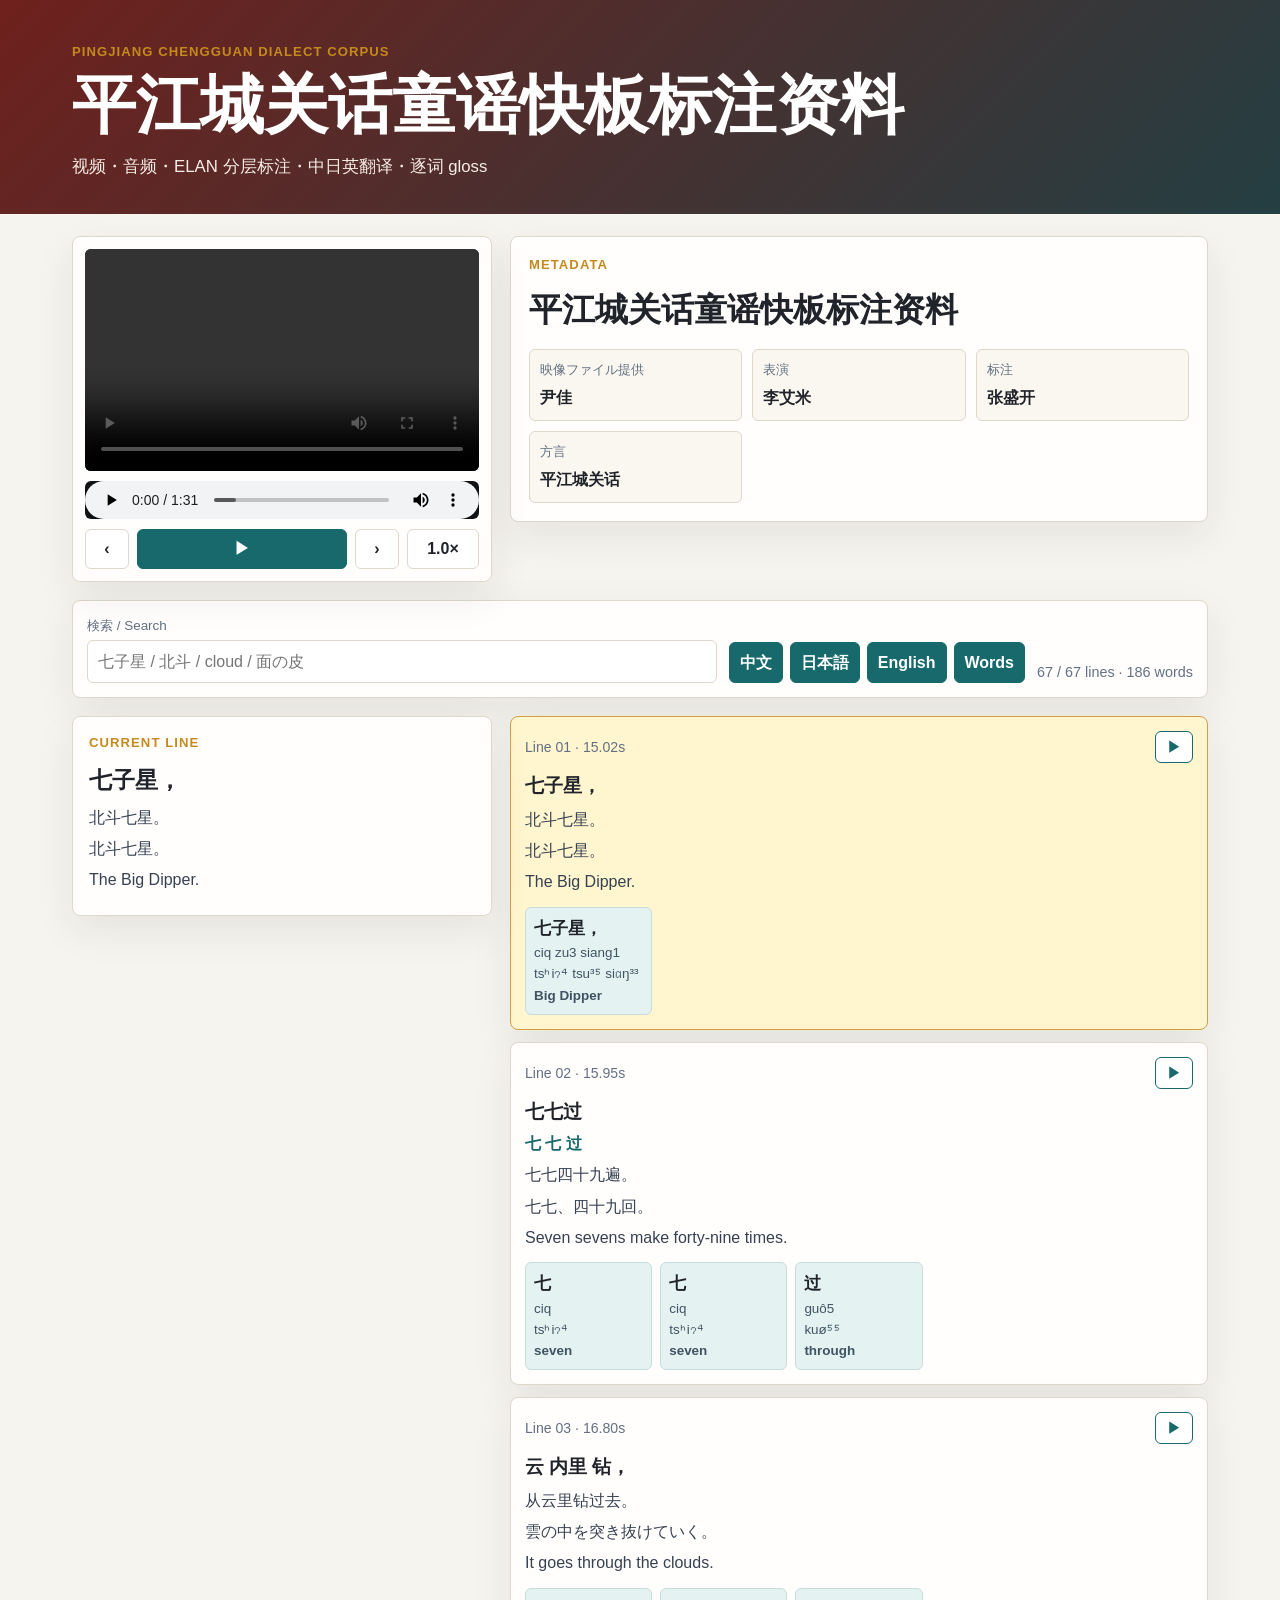
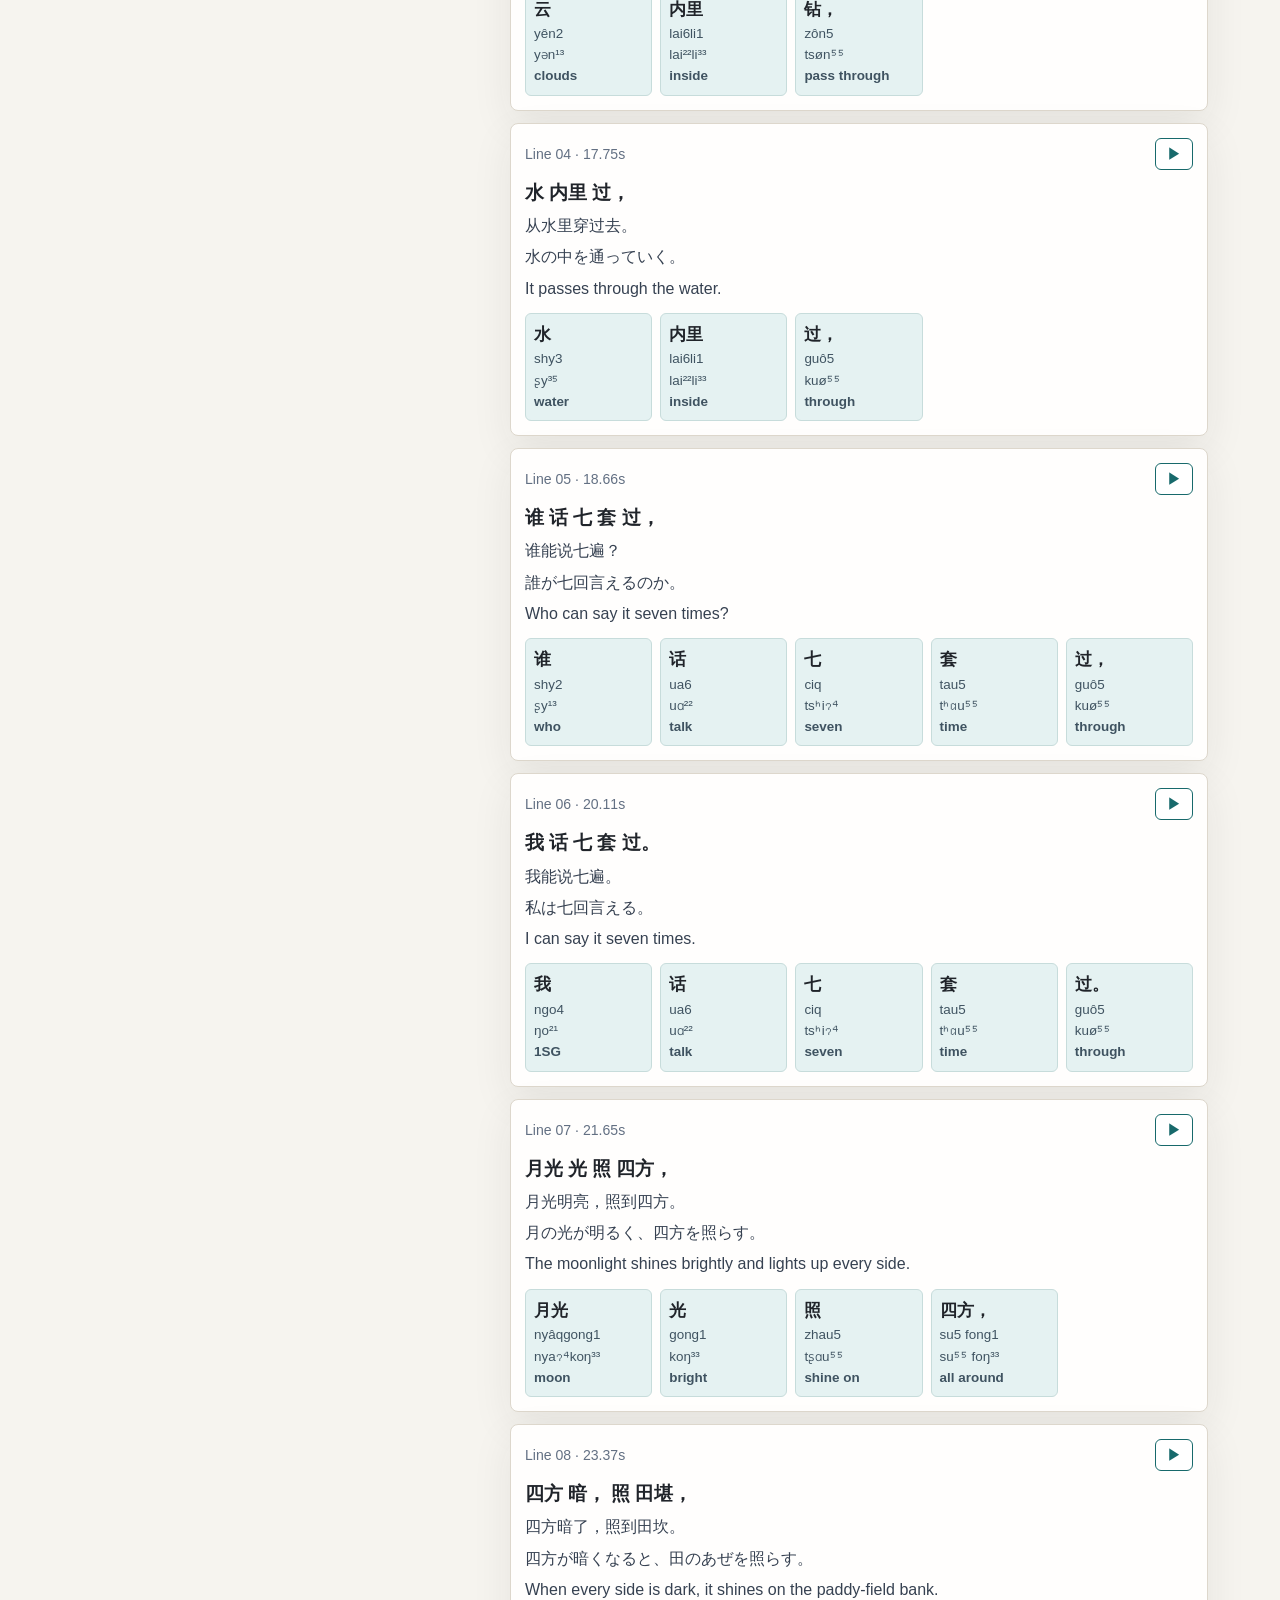
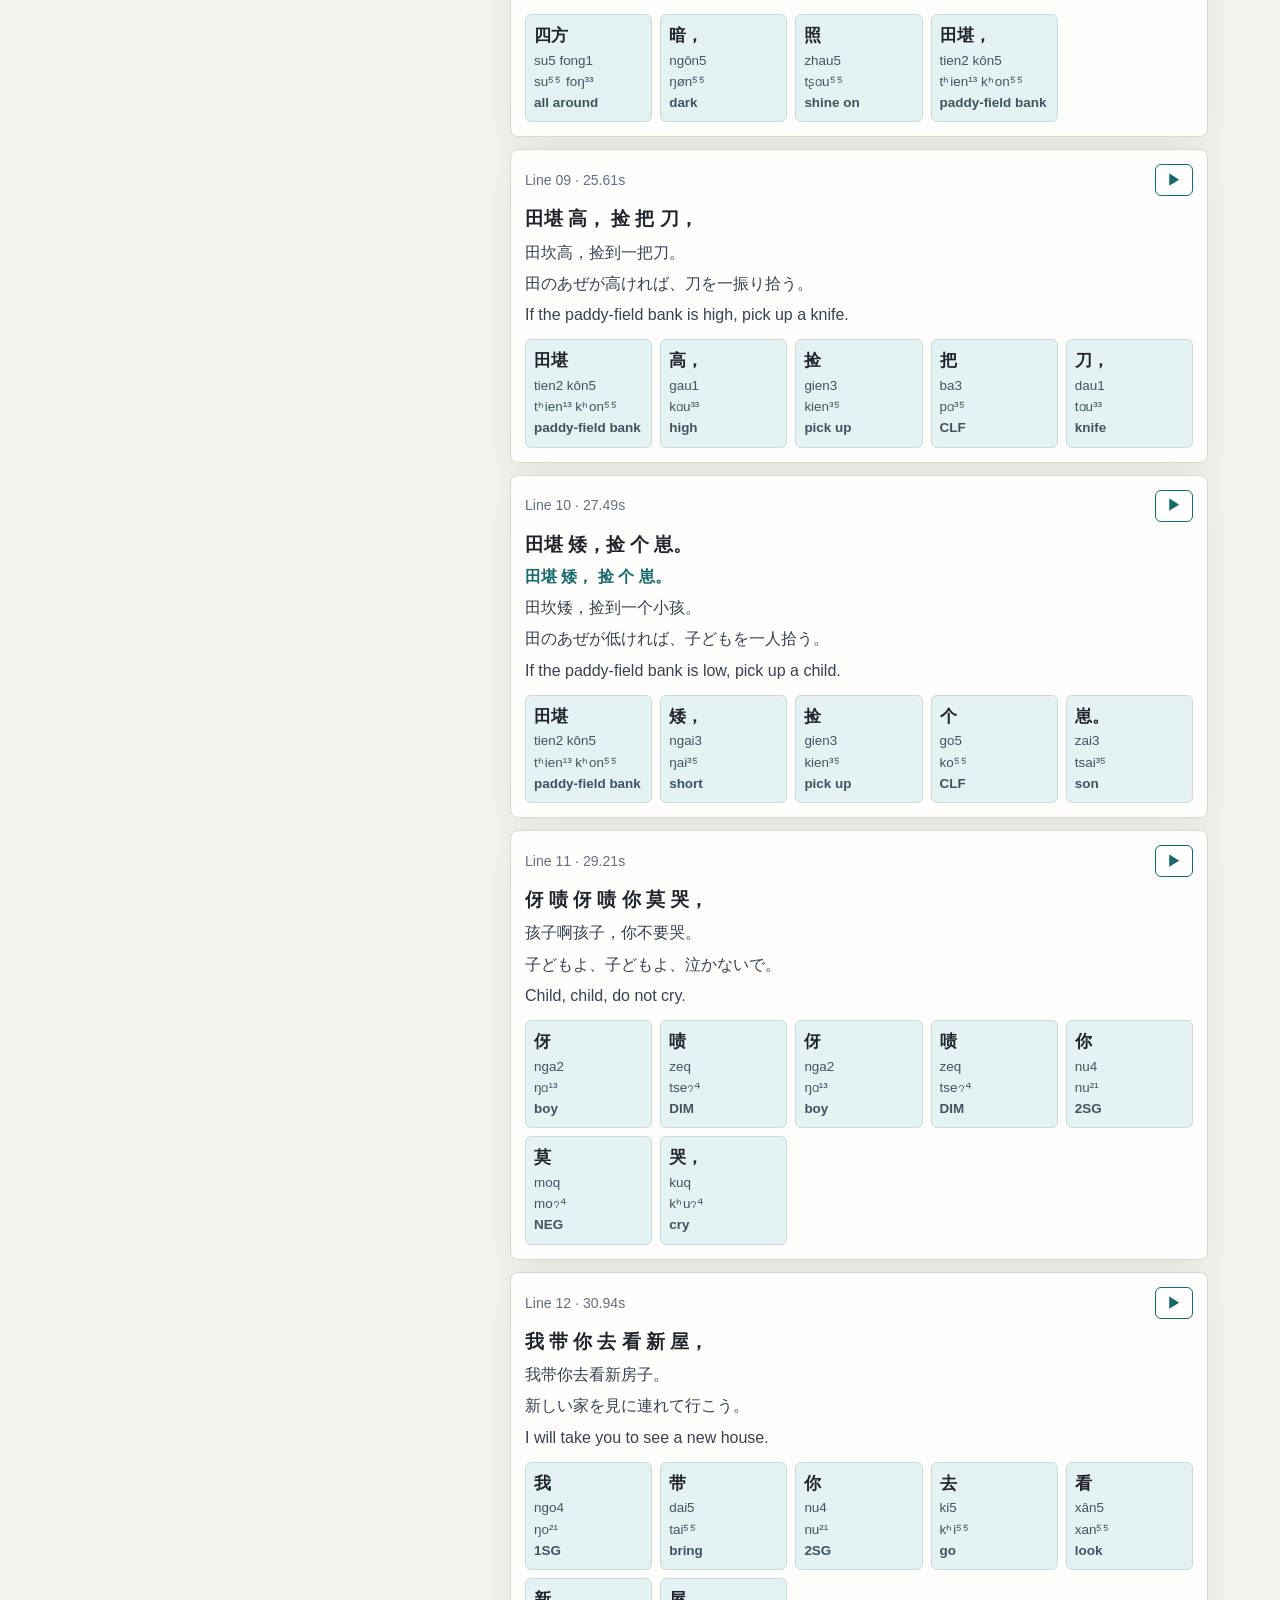
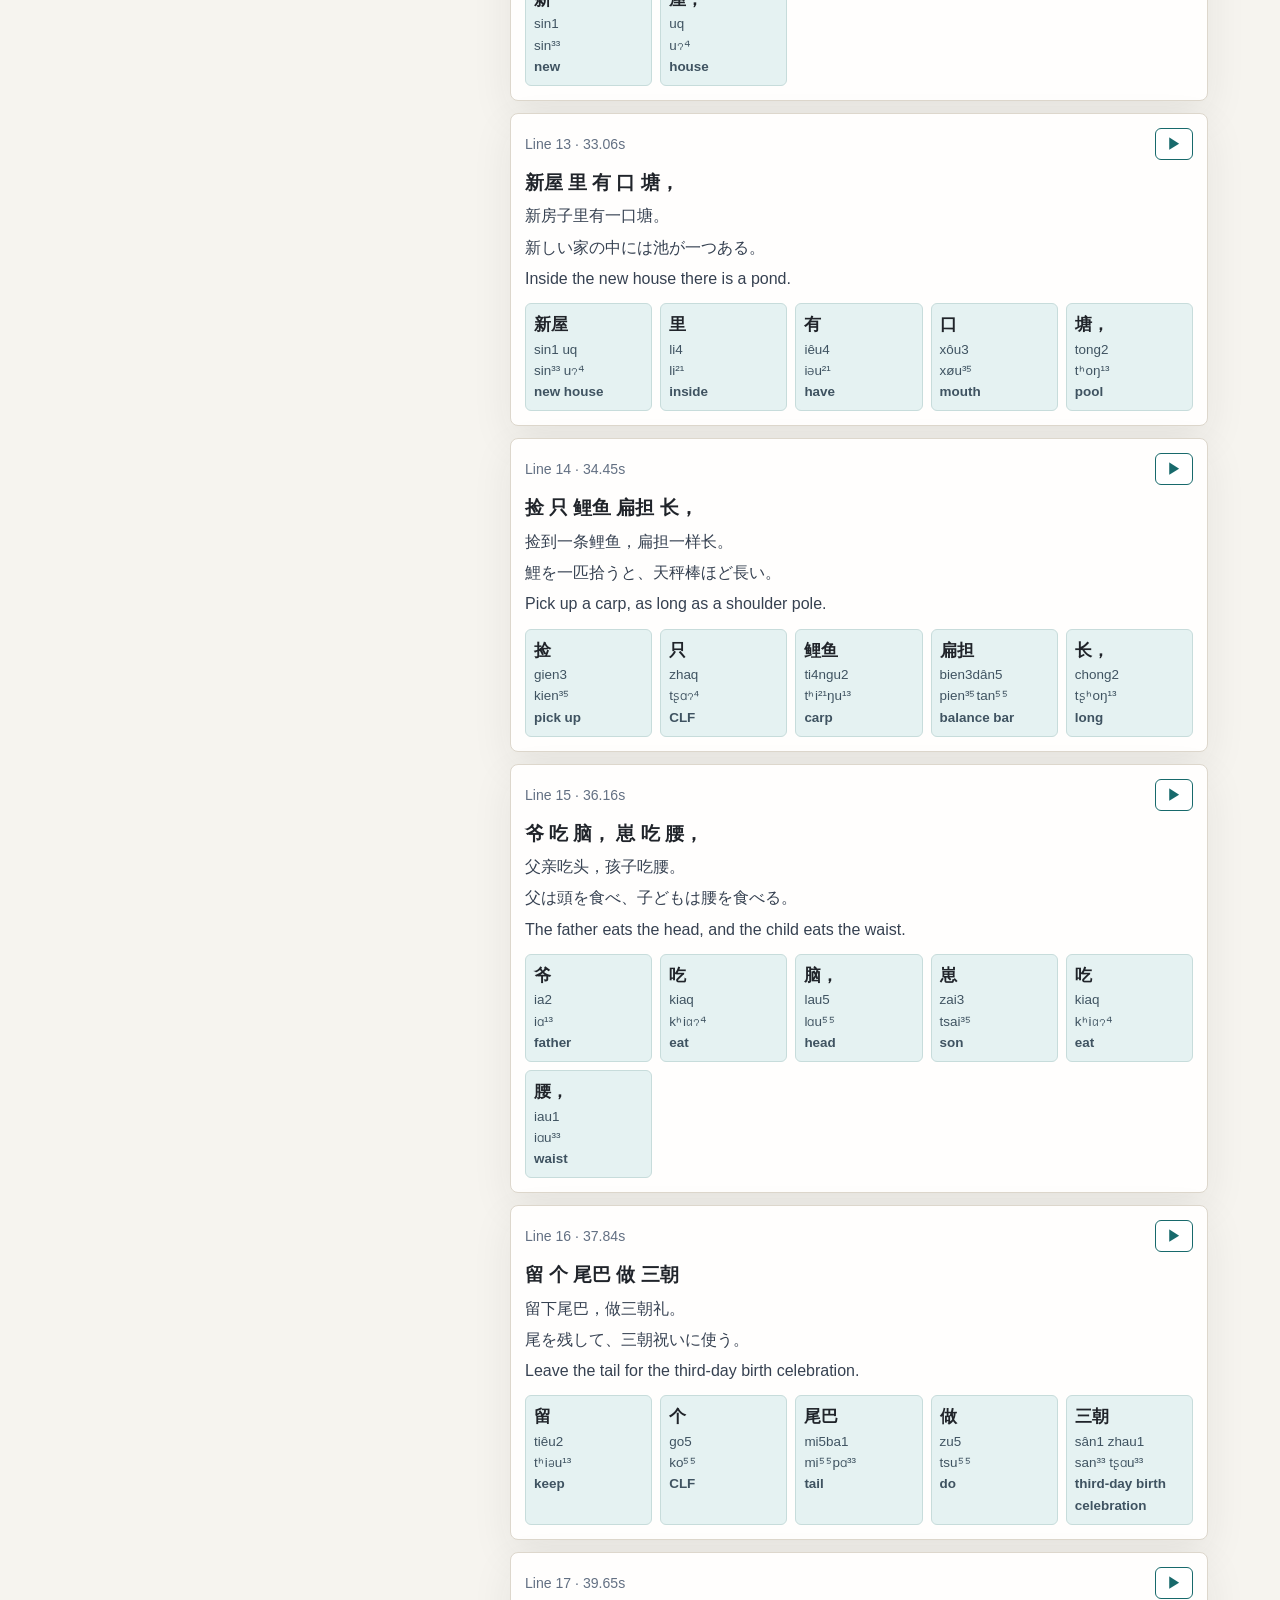
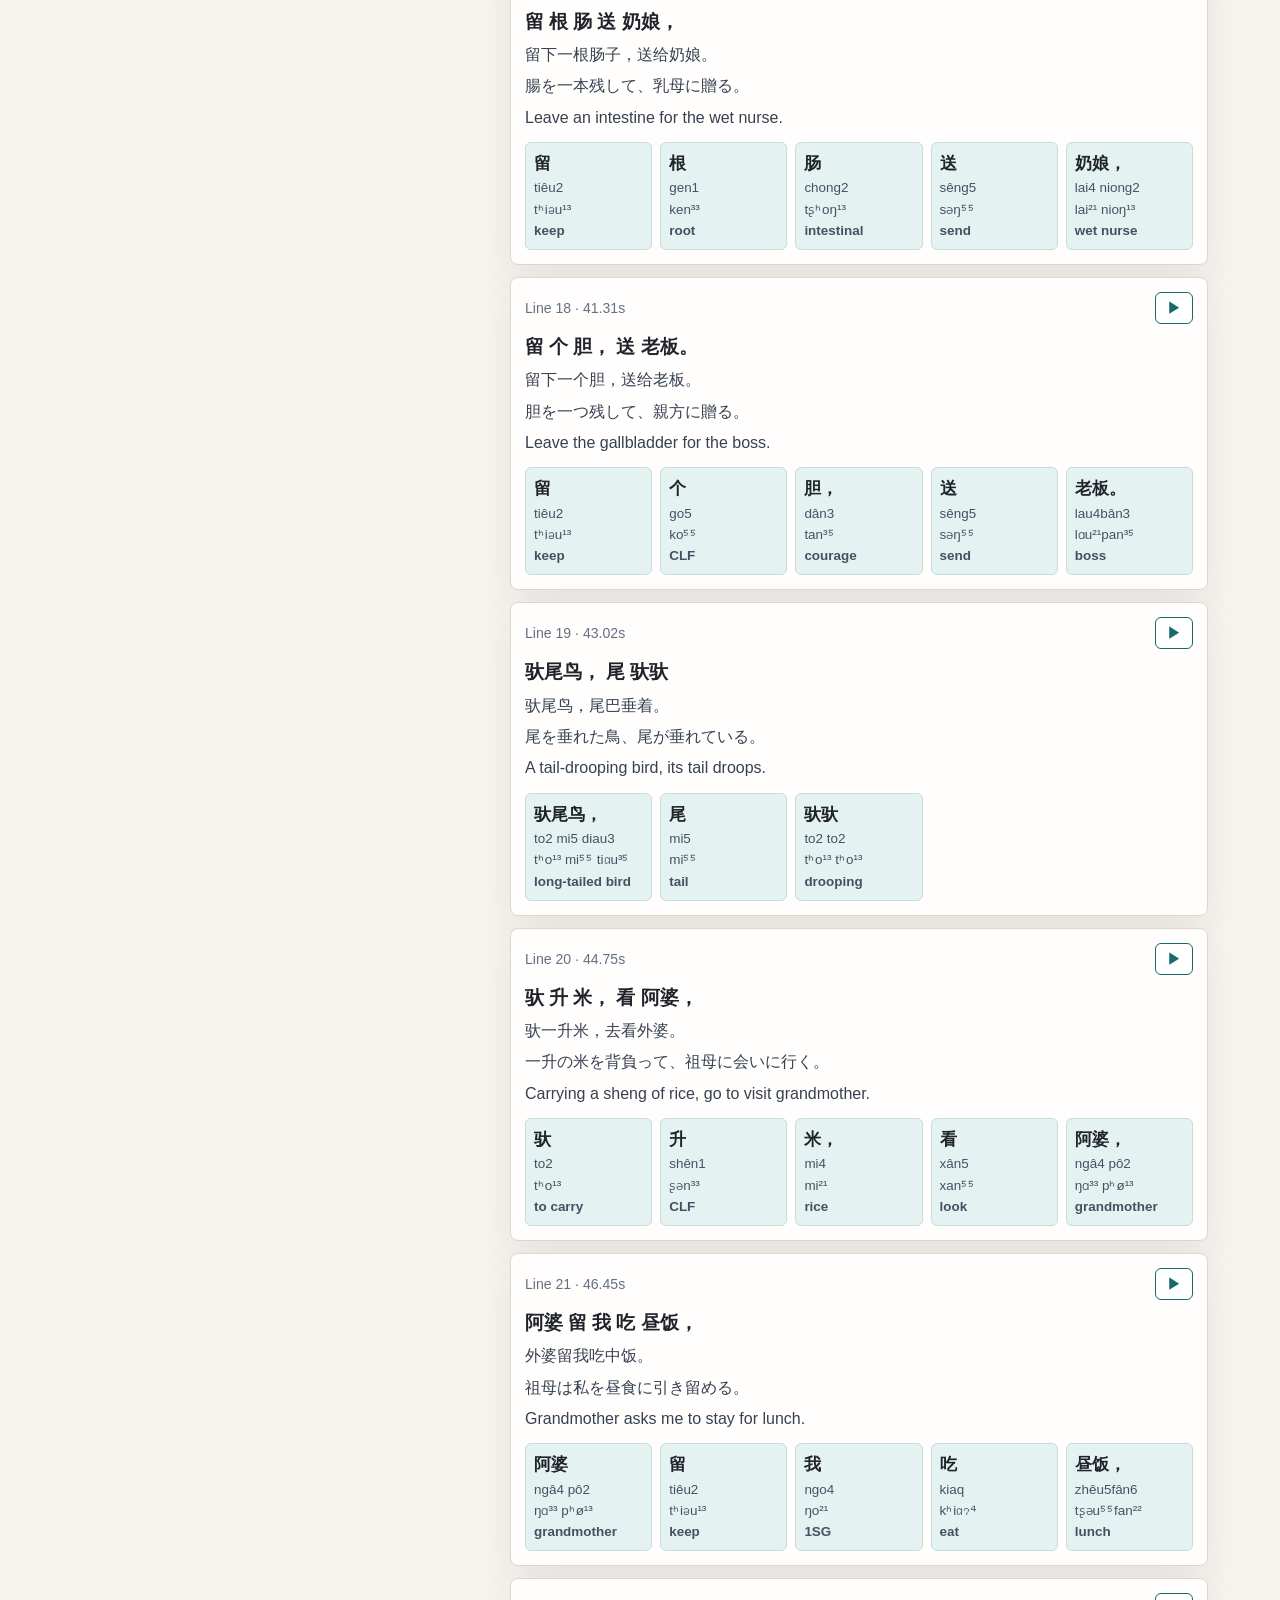
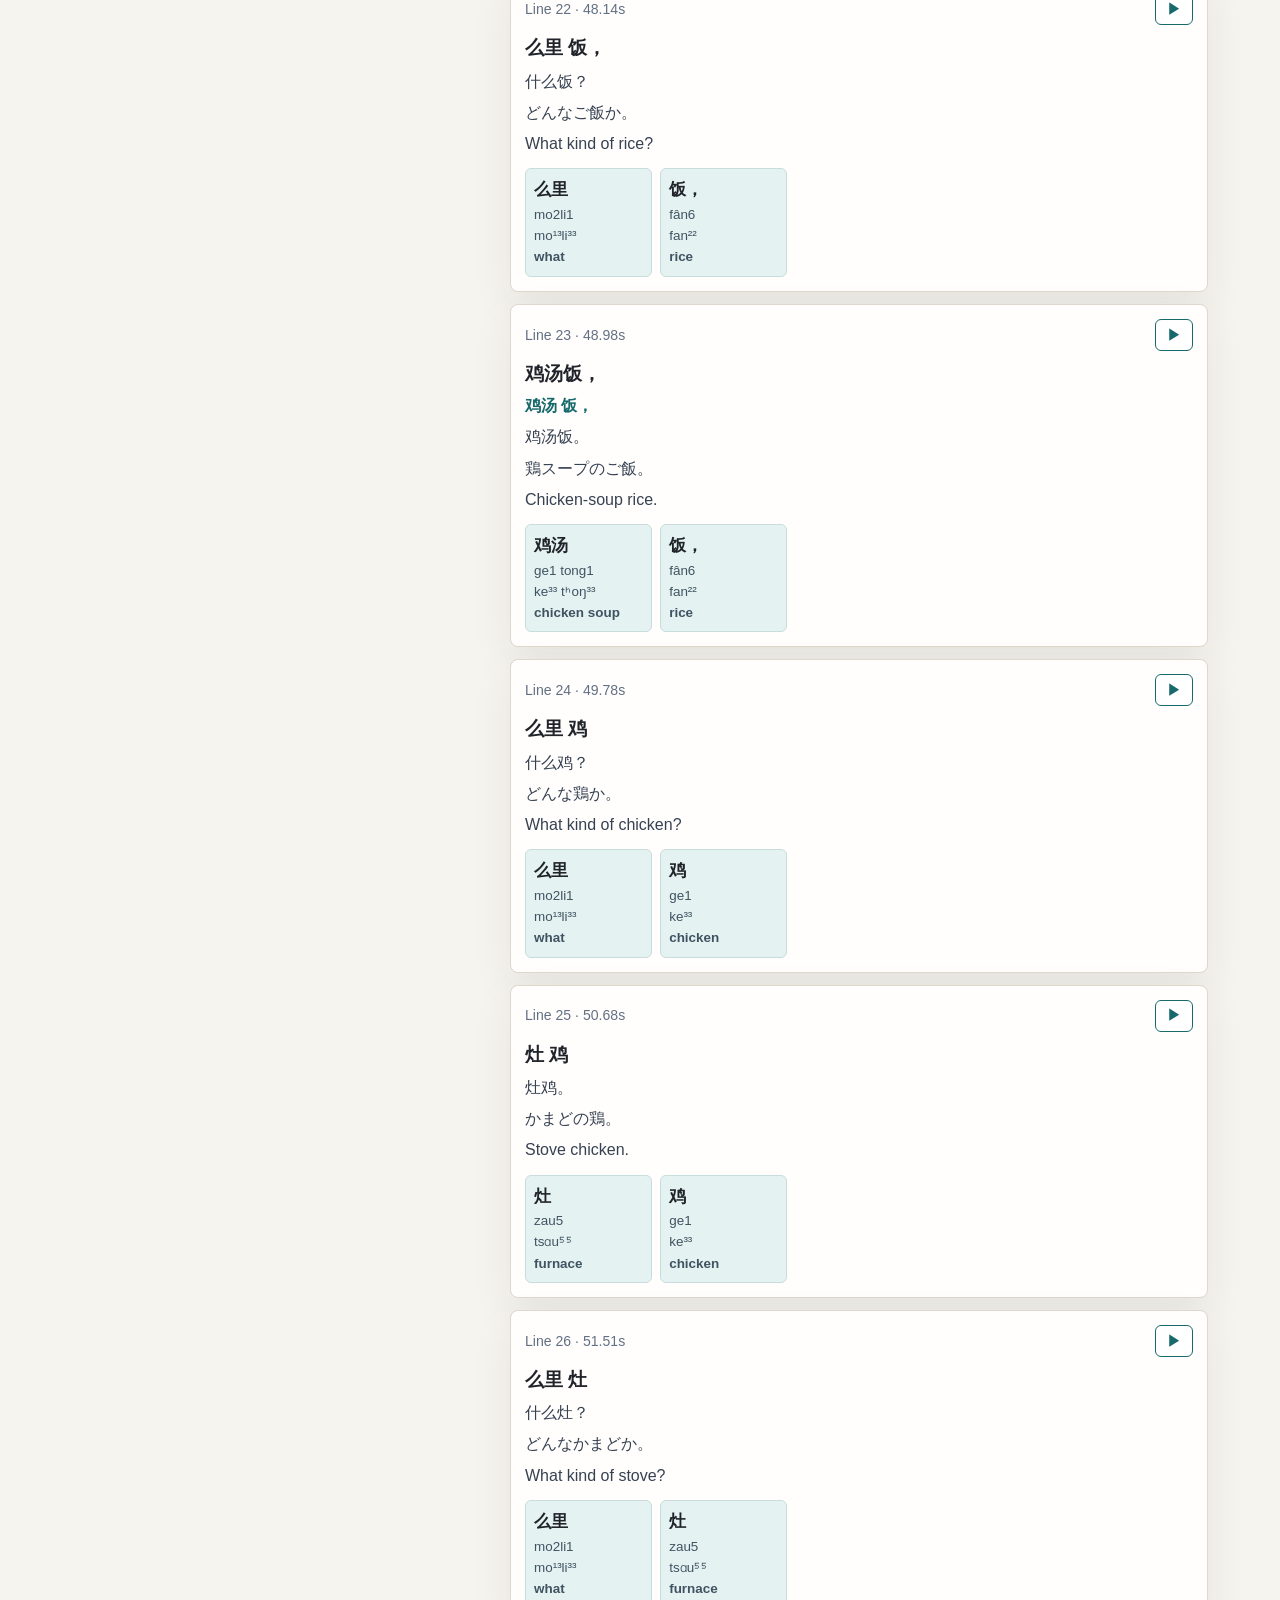
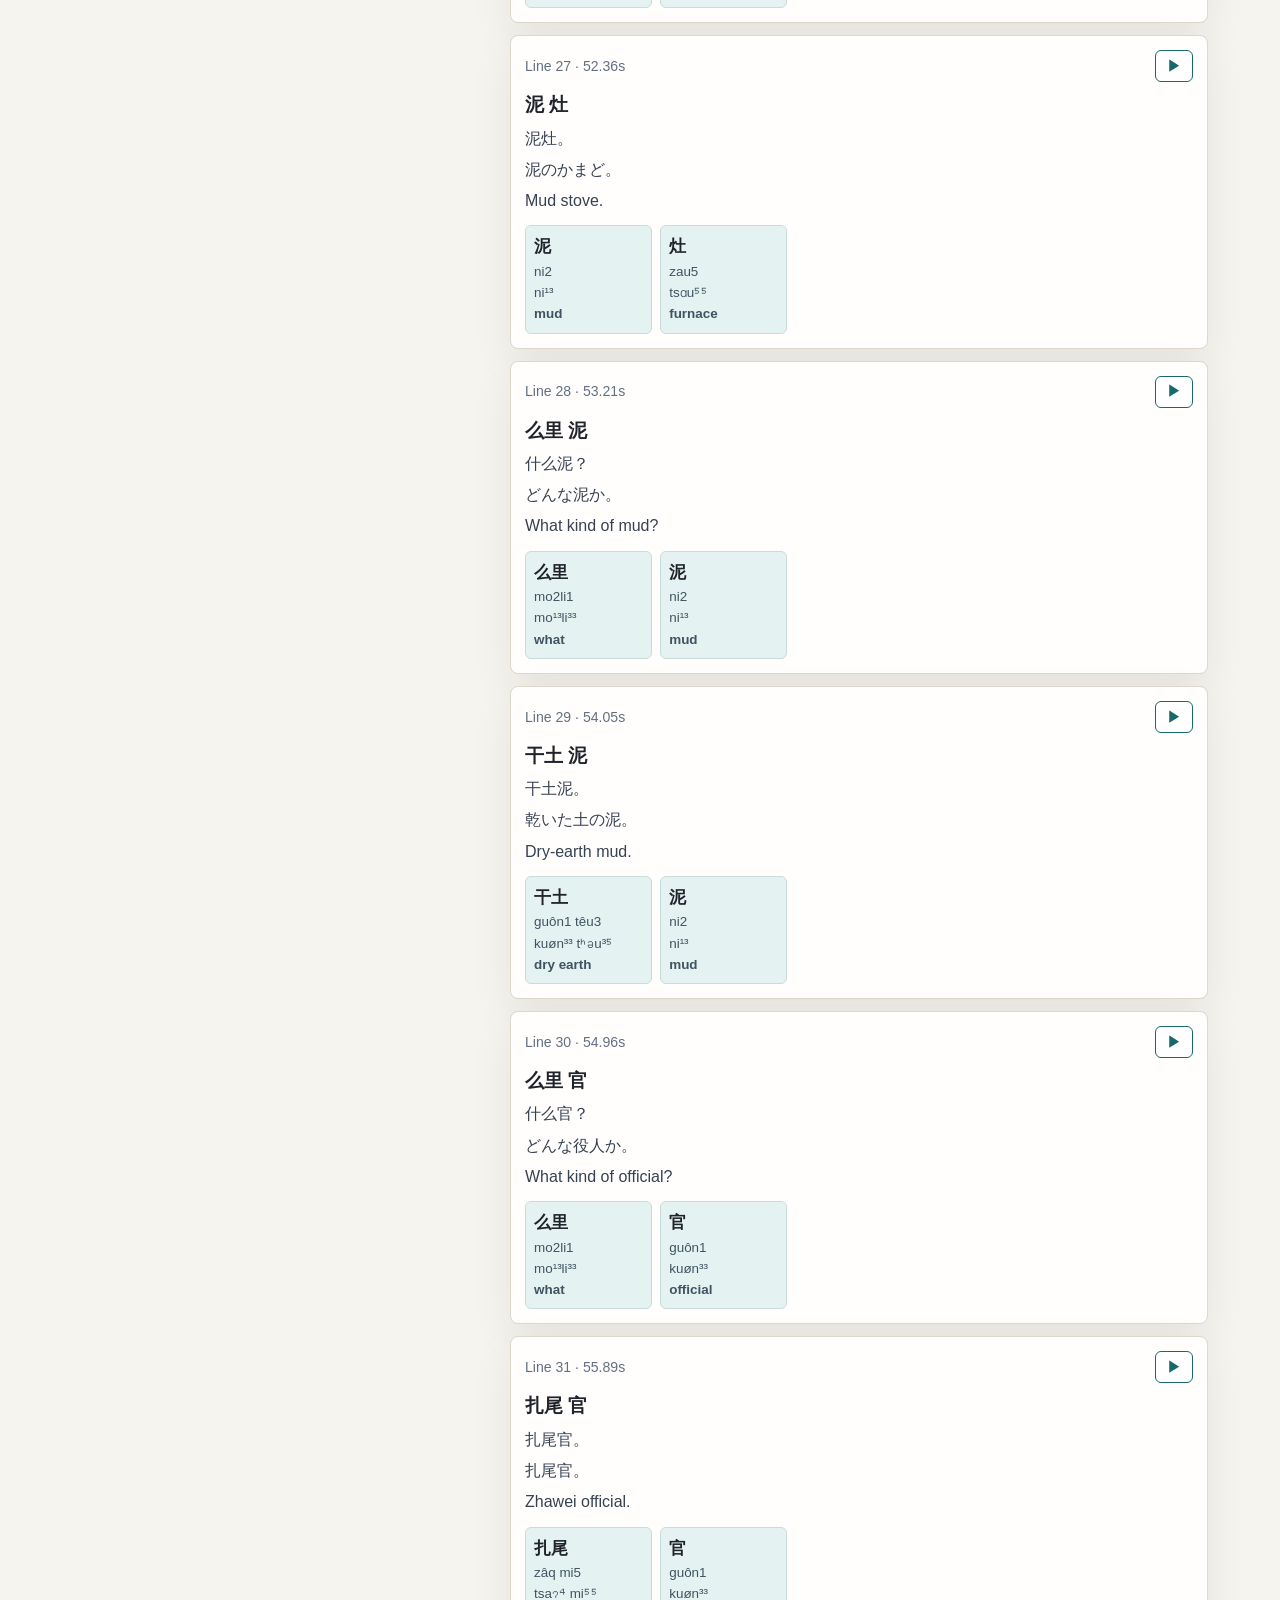
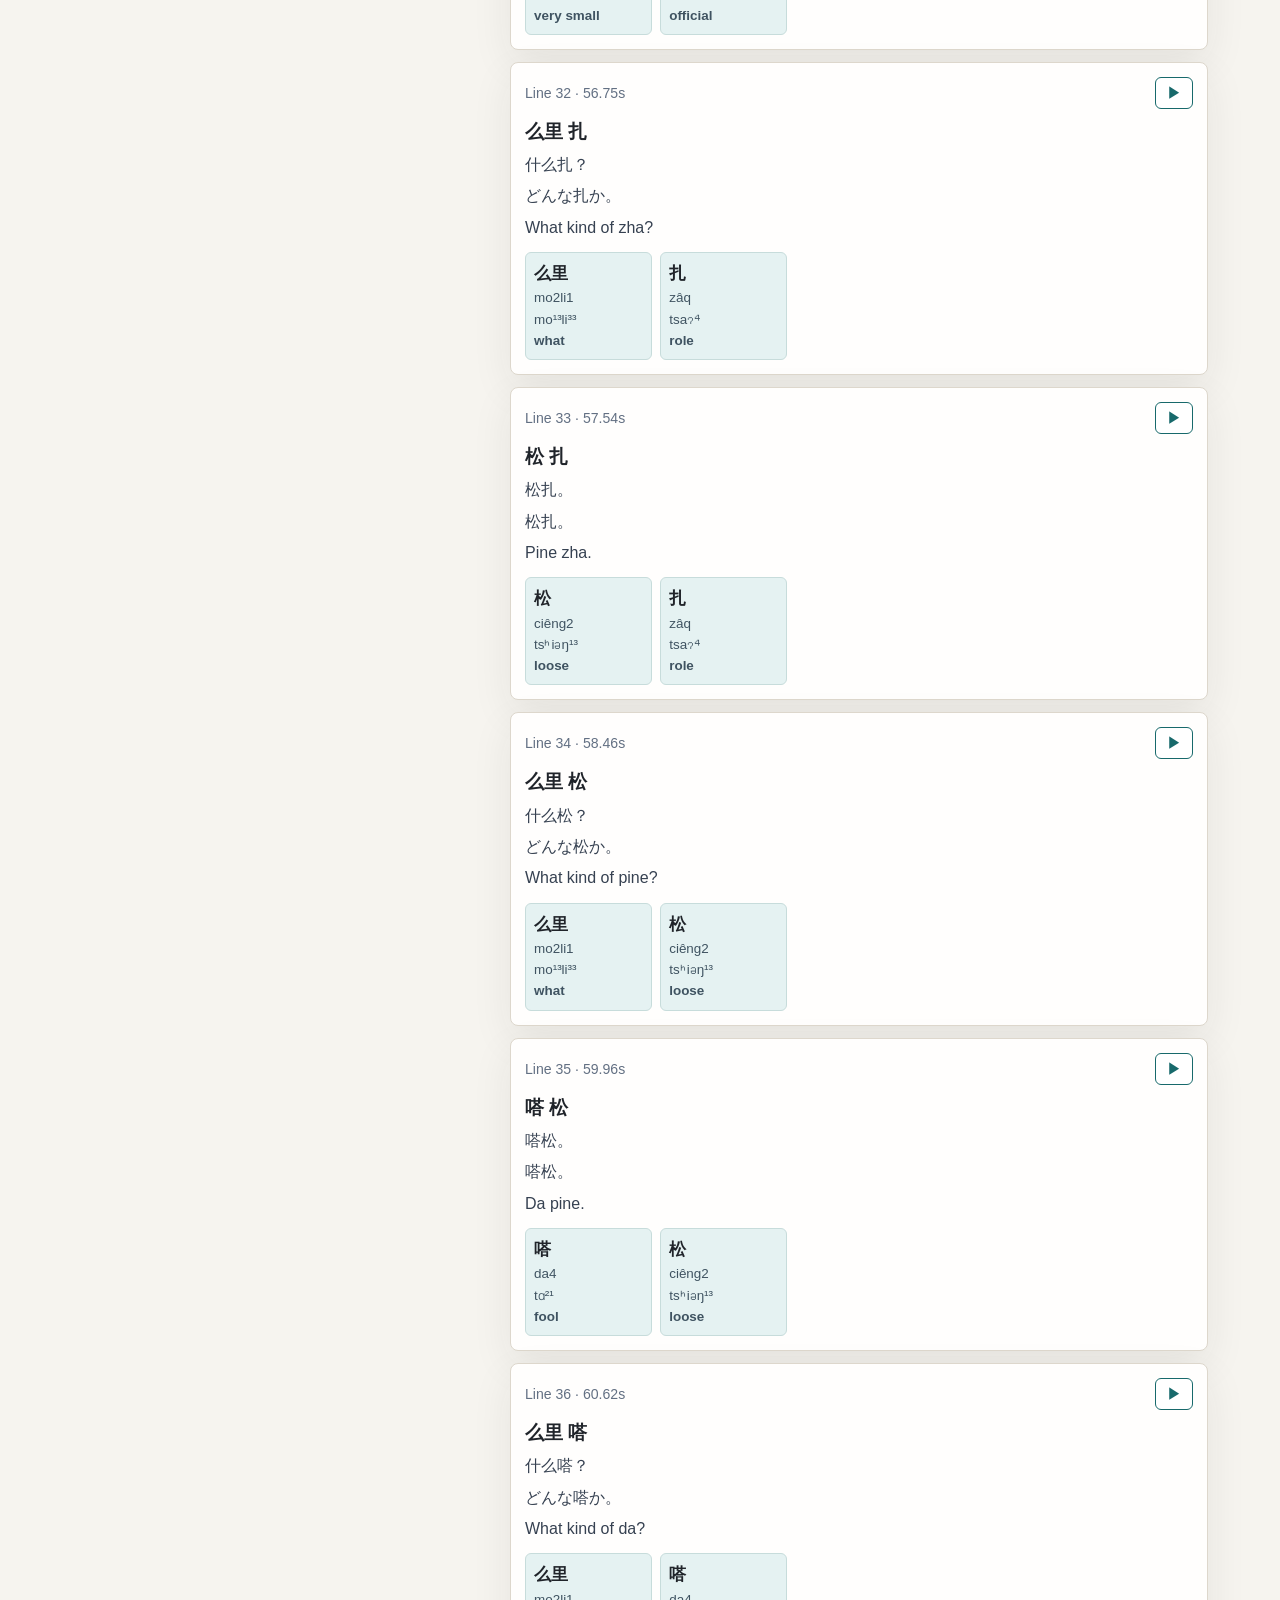
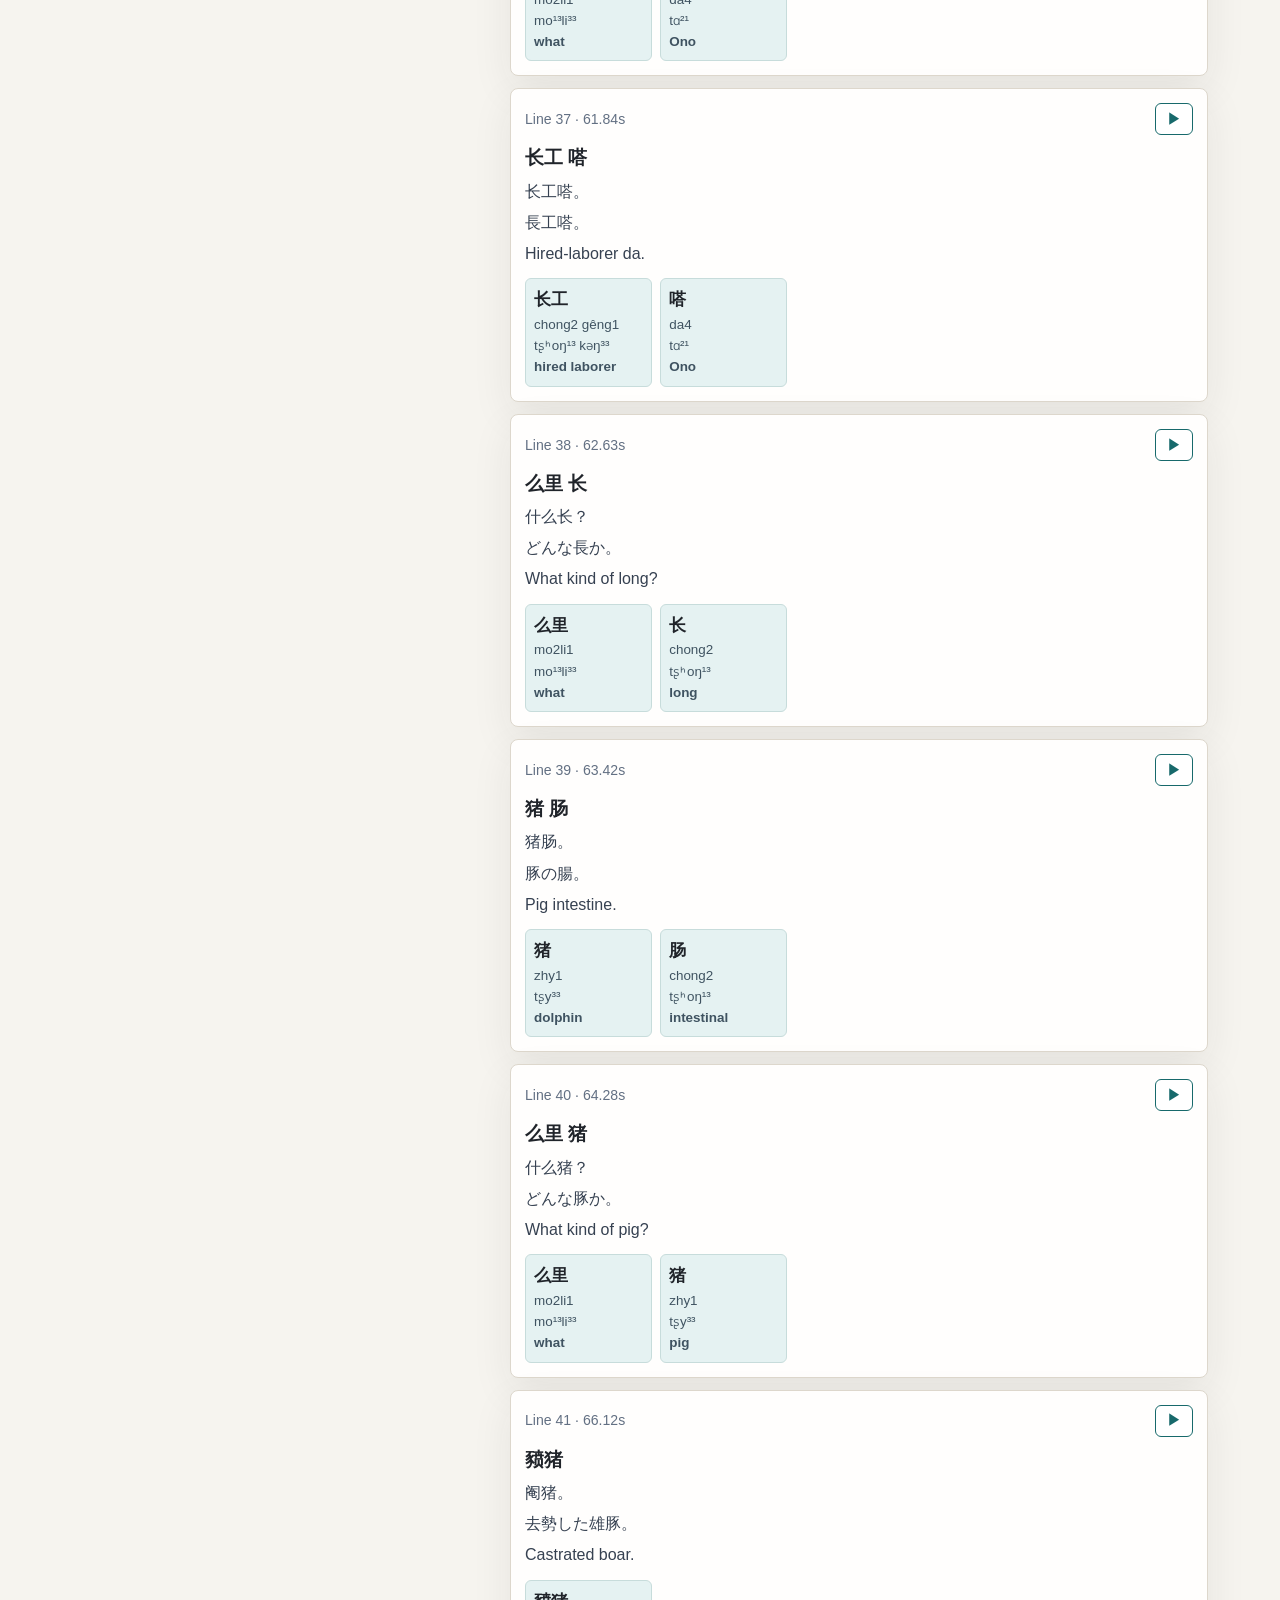
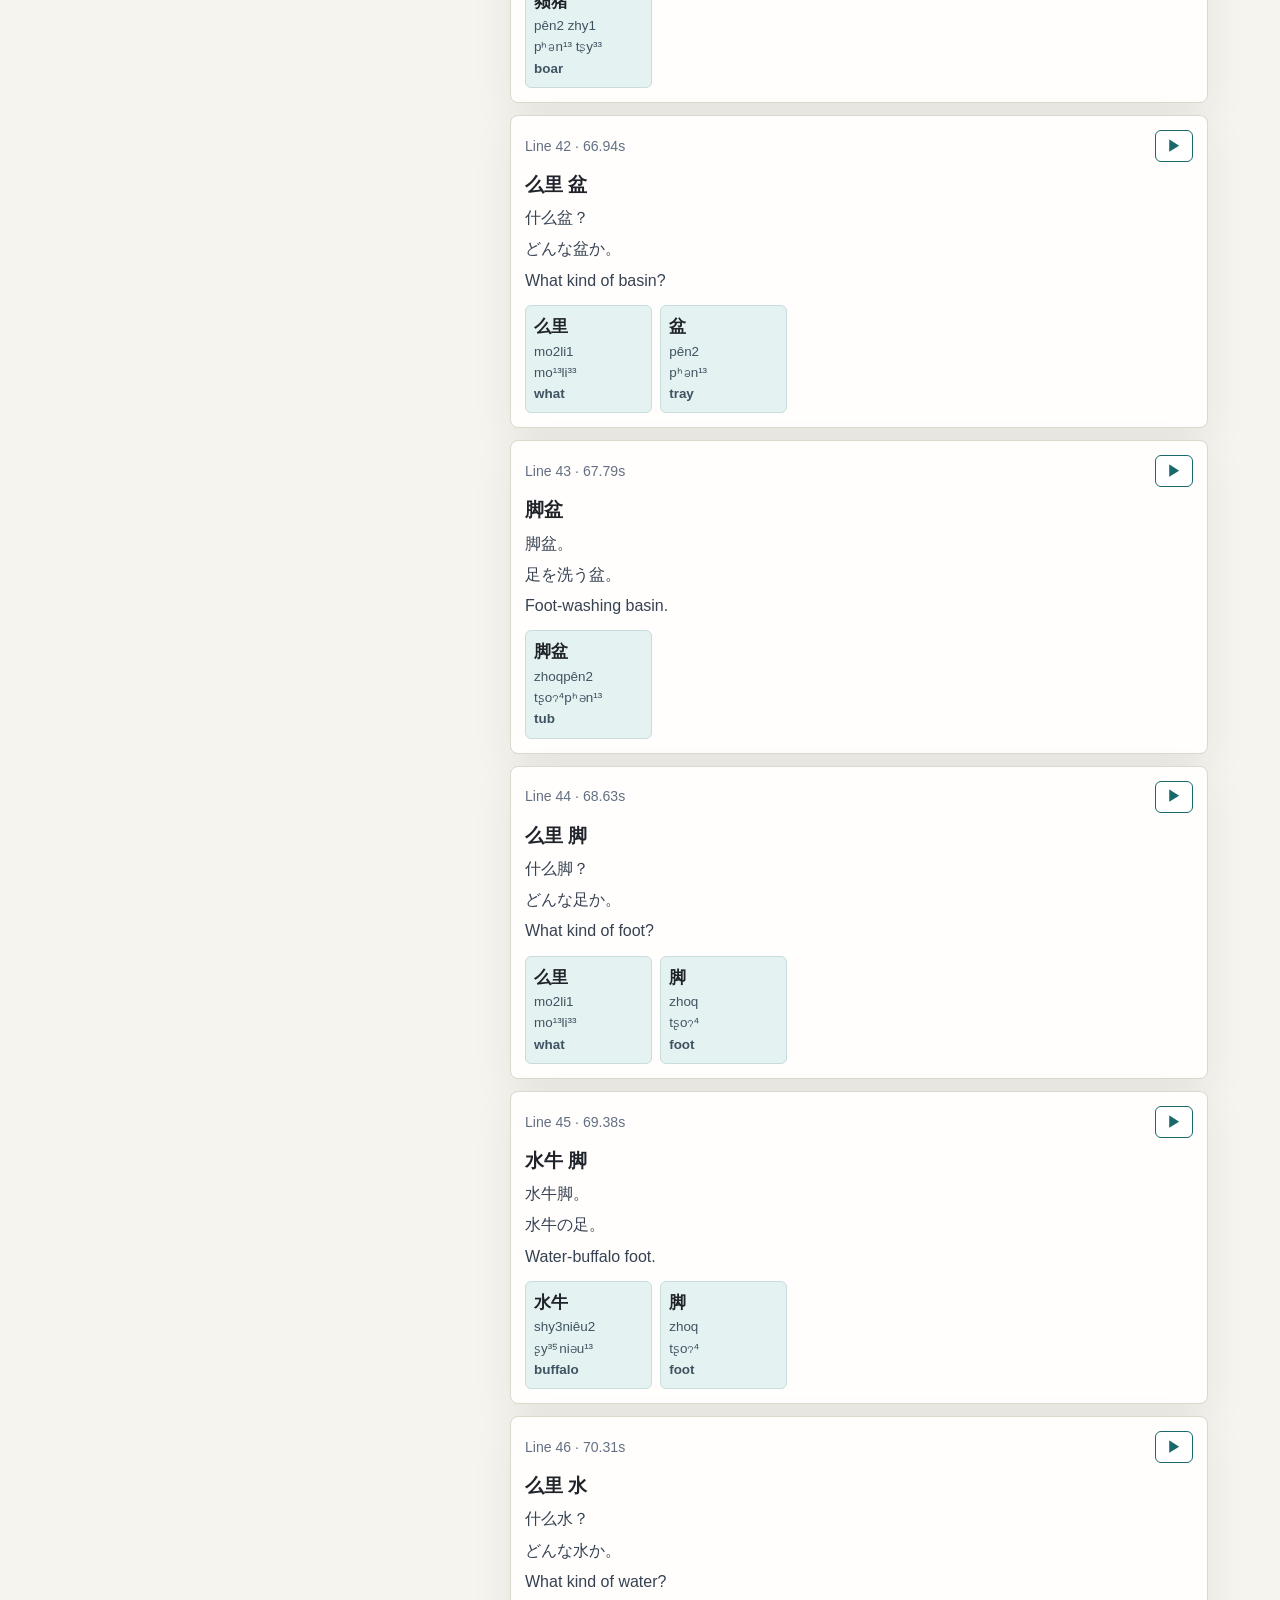
==== kuaiban/index.html @ b9429498 "Add Chengguan kuaiban nursery rhyme page" ====
<!doctype html>
<html lang="zh-CN">
<head>
  <meta charset="utf-8">
  <meta name="viewport" content="width=device-width, initial-scale=1">
  <title>平江城关话童谣快板标注资料</title>
  <meta name="description" content="平江城关话童谣快板的ELAN标注、音视频、逐句翻译与逐词注释展示。">
  <link rel="stylesheet" href="styles.css">
</head>
<body>
  <header class="site-header">
    <div class="header-inner">
      <p class="kicker">Pingjiang Chengguan Dialect Corpus</p>
      <h1>平江城关话童谣快板标注资料</h1>
      <p class="subtitle">视频・音频・ELAN 分层标注・中日英翻译・逐词 gloss</p>
    </div>
  </header>

  <main>
    <section class="overview">
      <div class="media-panel">
        <video id="video" controls preload="metadata" playsinline poster="">
          <source src="assets/pgty_lam_2026_kb.mp4" type="video/mp4">
        </video>
        <audio id="audio" controls preload="metadata">
          <source src="assets/pgty_lam_2026_kb.wav" type="audio/wav">
        </audio>
        <div class="transport">
          <button id="backBtn" type="button" title="上一句">‹</button>
          <button id="playBtn" type="button" title="播放/暂停">▶</button>
          <button id="nextBtn" type="button" title="下一句">›</button>
          <button id="speedBtn" type="button" title="播放速度">1.0×</button>
        </div>
      </div>

      <div class="meta-panel">
        <p class="section-label">Metadata</p>
        <h2 id="pageTitle">平江城关话童谣快板标注资料</h2>
        <div id="metaGrid" class="meta-grid"></div>
      </div>
    </section>

    <section class="toolbar" aria-label="Display controls">
      <label class="search">
        <span>検索 / Search</span>
        <input id="searchInput" type="search" placeholder="七子星 / 北斗 / cloud / 面の皮">
      </label>
      <div class="toggles">
        <button class="toggle active" data-mode="ch" type="button">中文</button>
        <button class="toggle active" data-mode="jp" type="button">日本語</button>
        <button class="toggle active" data-mode="en" type="button">English</button>
        <button class="toggle active" data-mode="words" type="button">Words</button>
      </div>
      <div class="stats" id="stats"></div>
    </section>

    <section class="content-layout">
      <aside class="current-card">
        <p class="section-label">Current Line</p>
        <div id="currentLine" class="current-line"></div>
      </aside>
      <div id="phraseList" class="phrase-list"></div>
    </section>
  </main>

  <footer>
    <p>Copyright © 2026 张盛开. 映像ファイル提供: 尹佳 / 表演: 李艾米.</p>
    <p>Generated from ELAN annotation data. Source file: <span id="sourceEaf"></span></p>
  </footer>

  <script src="data.js"></script>
  <script src="app.js"></script>
</body>
</html>
---- kuaiban/styles.css ----
:root {
  --bg: #f6f4ef;
  --paper: #fffefd;
  --ink: #20242a;
  --muted: #637083;
  --line: #ddd7cc;
  --soft: #ece7dc;
  --accent: #9b2f29;
  --accent-dark: #6f211d;
  --teal: #17696b;
  --teal-soft: #e5f2f2;
  --gold: #c58a1e;
  --active: #fff5cf;
  --shadow: 0 14px 40px rgba(32, 36, 42, .08);
}

* {
  box-sizing: border-box;
}

body {
  margin: 0;
  background: var(--bg);
  color: var(--ink);
  font-family: -apple-system, BlinkMacSystemFont, "Segoe UI", "Noto Sans SC", "Noto Sans JP", Arial, sans-serif;
  line-height: 1.58;
}

.site-header {
  background: linear-gradient(135deg, var(--accent-dark), #243f43);
  color: white;
}

.header-inner {
  max-width: 1180px;
  margin: 0 auto;
  padding: 42px 22px 34px;
}

.kicker,
.section-label {
  margin: 0 0 8px;
  color: var(--gold);
  font-size: .82rem;
  font-weight: 700;
  letter-spacing: .08em;
  text-transform: uppercase;
}

h1 {
  margin: 0;
  font-size: clamp(2rem, 5vw, 4.4rem);
  line-height: 1.08;
  letter-spacing: 0;
}

h2 {
  margin: 0 0 12px;
  font-size: clamp(1.45rem, 2.6vw, 2.3rem);
  letter-spacing: 0;
}

.subtitle {
  max-width: 720px;
  margin: 14px 0 0;
  color: #f7eee6;
  font-size: 1.05rem;
}

main {
  max-width: 1180px;
  margin: 0 auto;
  padding: 22px;
}

.overview,
.content-layout {
  display: grid;
  grid-template-columns: minmax(300px, 420px) minmax(0, 1fr);
  gap: 18px;
  align-items: start;
}

.media-panel,
.meta-panel,
.toolbar,
.current-card,
.phrase {
  background: var(--paper);
  border: 1px solid var(--line);
  border-radius: 8px;
  box-shadow: var(--shadow);
}

.media-panel {
  position: sticky;
  top: 14px;
  padding: 12px;
}

video,
audio {
  display: block;
  width: 100%;
  background: #101316;
  border-radius: 6px;
}

video {
  aspect-ratio: 16 / 9;
  object-fit: contain;
}

audio {
  height: 38px;
  margin-top: 10px;
}

.transport {
  display: grid;
  grid-template-columns: 44px 1fr 44px 72px;
  gap: 8px;
  margin-top: 10px;
}

button {
  border: 1px solid var(--line);
  border-radius: 6px;
  background: white;
  color: var(--ink);
  font: inherit;
  cursor: pointer;
}

.transport button {
  min-height: 40px;
  font-weight: 700;
}

#playBtn,
.toggle.active {
  border-color: var(--teal);
  background: var(--teal);
  color: white;
}

.meta-panel {
  padding: 18px;
}

.meta-grid {
  display: grid;
  grid-template-columns: repeat(auto-fit, minmax(170px, 1fr));
  gap: 10px;
}

.meta-item {
  min-height: 70px;
  padding: 10px;
  border: 1px solid var(--line);
  border-radius: 6px;
  background: #faf7f0;
}

.meta-name {
  display: block;
  color: var(--muted);
  font-size: .83rem;
}

.meta-value {
  display: block;
  margin-top: 4px;
  font-weight: 700;
}

.toolbar {
  display: grid;
  grid-template-columns: minmax(240px, 1fr) auto auto;
  gap: 12px;
  align-items: end;
  margin: 18px 0;
  padding: 14px;
}

.search span {
  display: block;
  color: var(--muted);
  font-size: .84rem;
  margin-bottom: 4px;
}

.search input {
  width: 100%;
  min-height: 40px;
  border: 1px solid var(--line);
  border-radius: 6px;
  padding: 8px 10px;
  font: inherit;
}

.toggles {
  display: flex;
  flex-wrap: wrap;
  gap: 7px;
}

.toggle {
  min-height: 40px;
  padding: 7px 10px;
  font-weight: 700;
}

.stats {
  color: var(--muted);
  font-size: .9rem;
  white-space: nowrap;
}

.current-card {
  position: sticky;
  top: 14px;
  padding: 16px;
}

.current-line .tx {
  font-size: 1.45rem;
}

.phrase-list {
  display: grid;
  gap: 12px;
}

.phrase {
  padding: 14px;
}

.phrase.active {
  background: var(--active);
  border-color: #d1a043;
}

.phrase-head {
  display: flex;
  align-items: center;
  justify-content: space-between;
  gap: 10px;
  color: var(--muted);
  font-size: .88rem;
}

.jump {
  min-width: 38px;
  min-height: 32px;
  border-color: var(--teal);
  color: var(--teal);
  font-weight: 800;
}

.tx {
  margin: 8px 0 5px;
  font-size: 1.16rem;
  font-weight: 800;
}

.seg {
  color: var(--teal);
  font-weight: 700;
}

.translation {
  margin: 6px 0;
  color: #364151;
}

.words {
  display: grid;
  grid-template-columns: repeat(auto-fill, minmax(118px, 1fr));
  gap: 8px;
  margin-top: 12px;
}

.word {
  padding: 8px;
  border: 1px solid #c7dcdb;
  border-radius: 6px;
  background: var(--teal-soft);
}

.word .han {
  display: block;
  font-weight: 800;
  font-size: 1.05rem;
}

.word span:not(.han) {
  display: block;
  color: #3f5361;
  font-size: .84rem;
  overflow-wrap: anywhere;
}

.word .gloss {
  color: var(--teal);
  font-weight: 700;
}

.hidden {
  display: none !important;
}

.hide-ch .line-ch,
.hide-jp .line-jp,
.hide-en .line-en,
.hide-words .words {
  display: none;
}

footer {
  max-width: 1180px;
  margin: 0 auto;
  padding: 10px 22px 34px;
  color: var(--muted);
  text-align: center;
}

@media (max-width: 880px) {
  main {
    padding: 14px;
  }

  .overview,
  .content-layout,
  .toolbar {
    grid-template-columns: 1fr;
  }

  .media-panel,
  .current-card {
    position: static;
  }

  .stats {
    white-space: normal;
  }
}
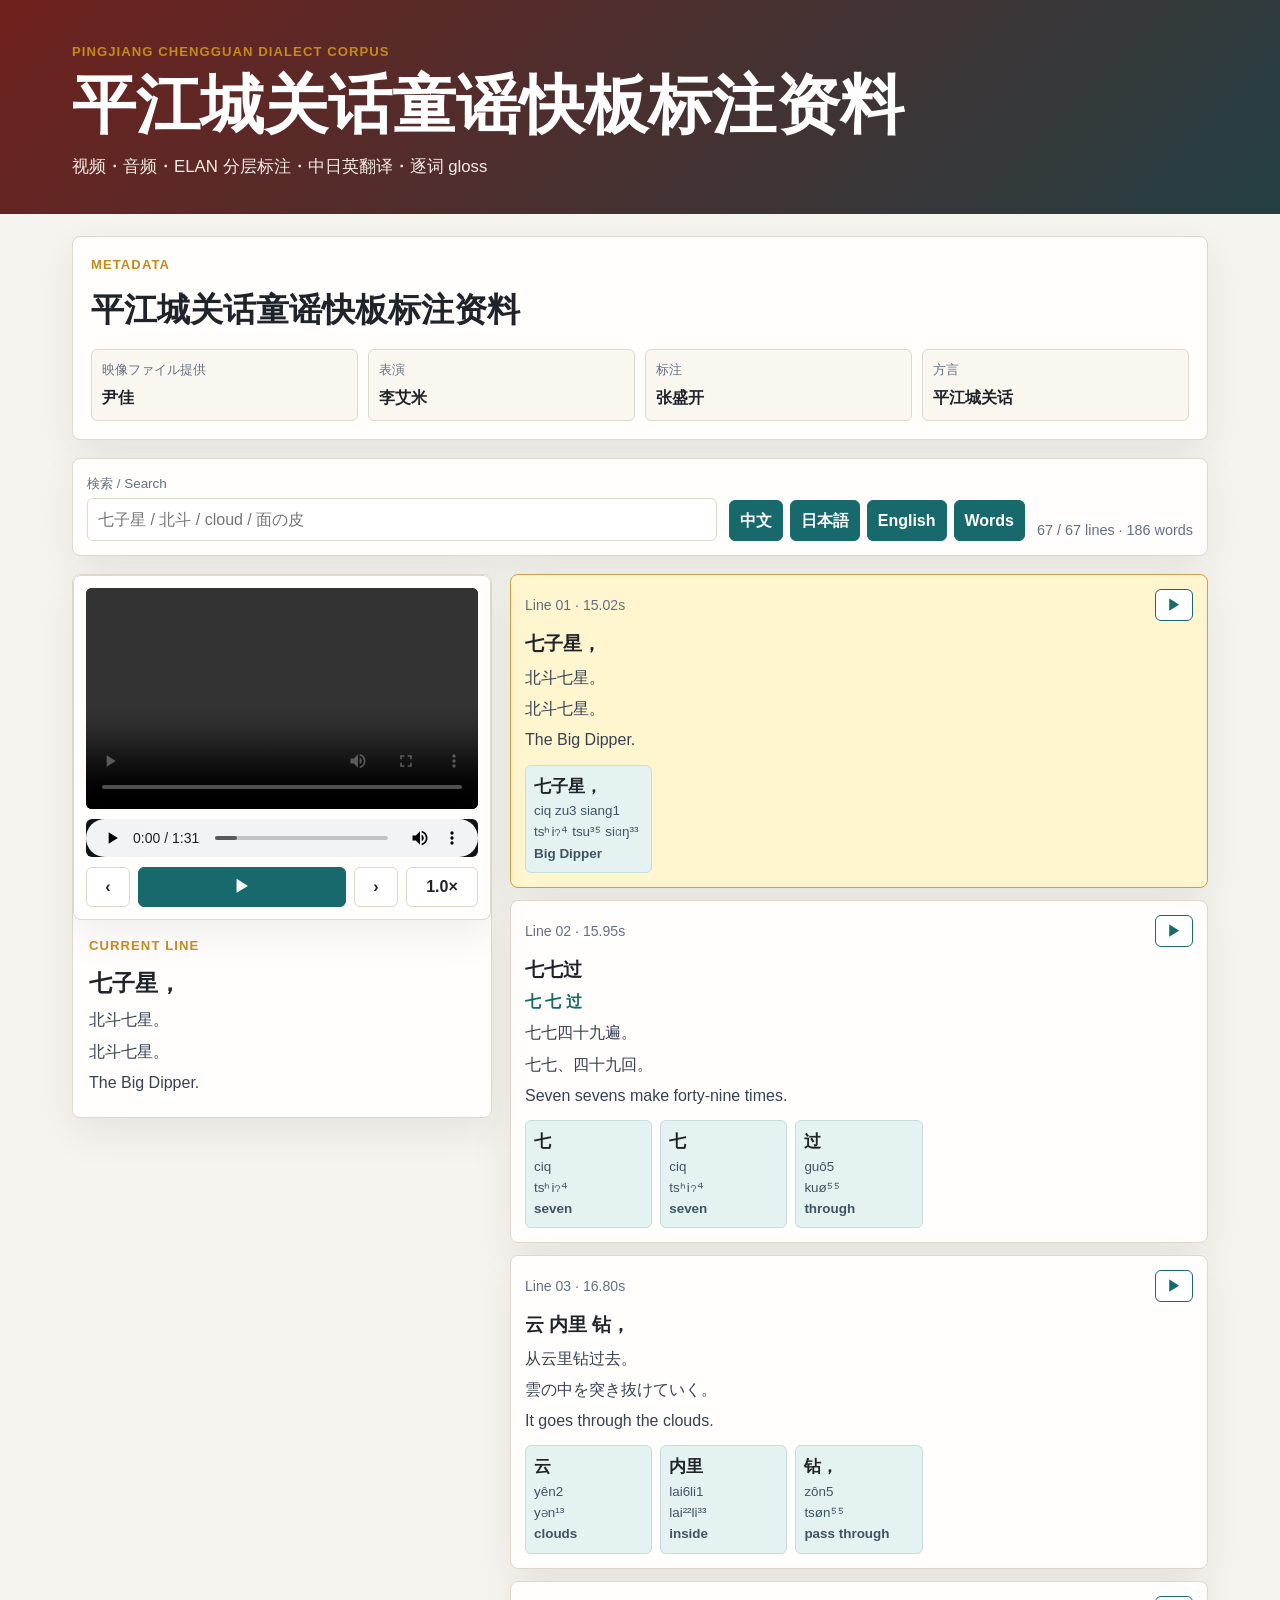
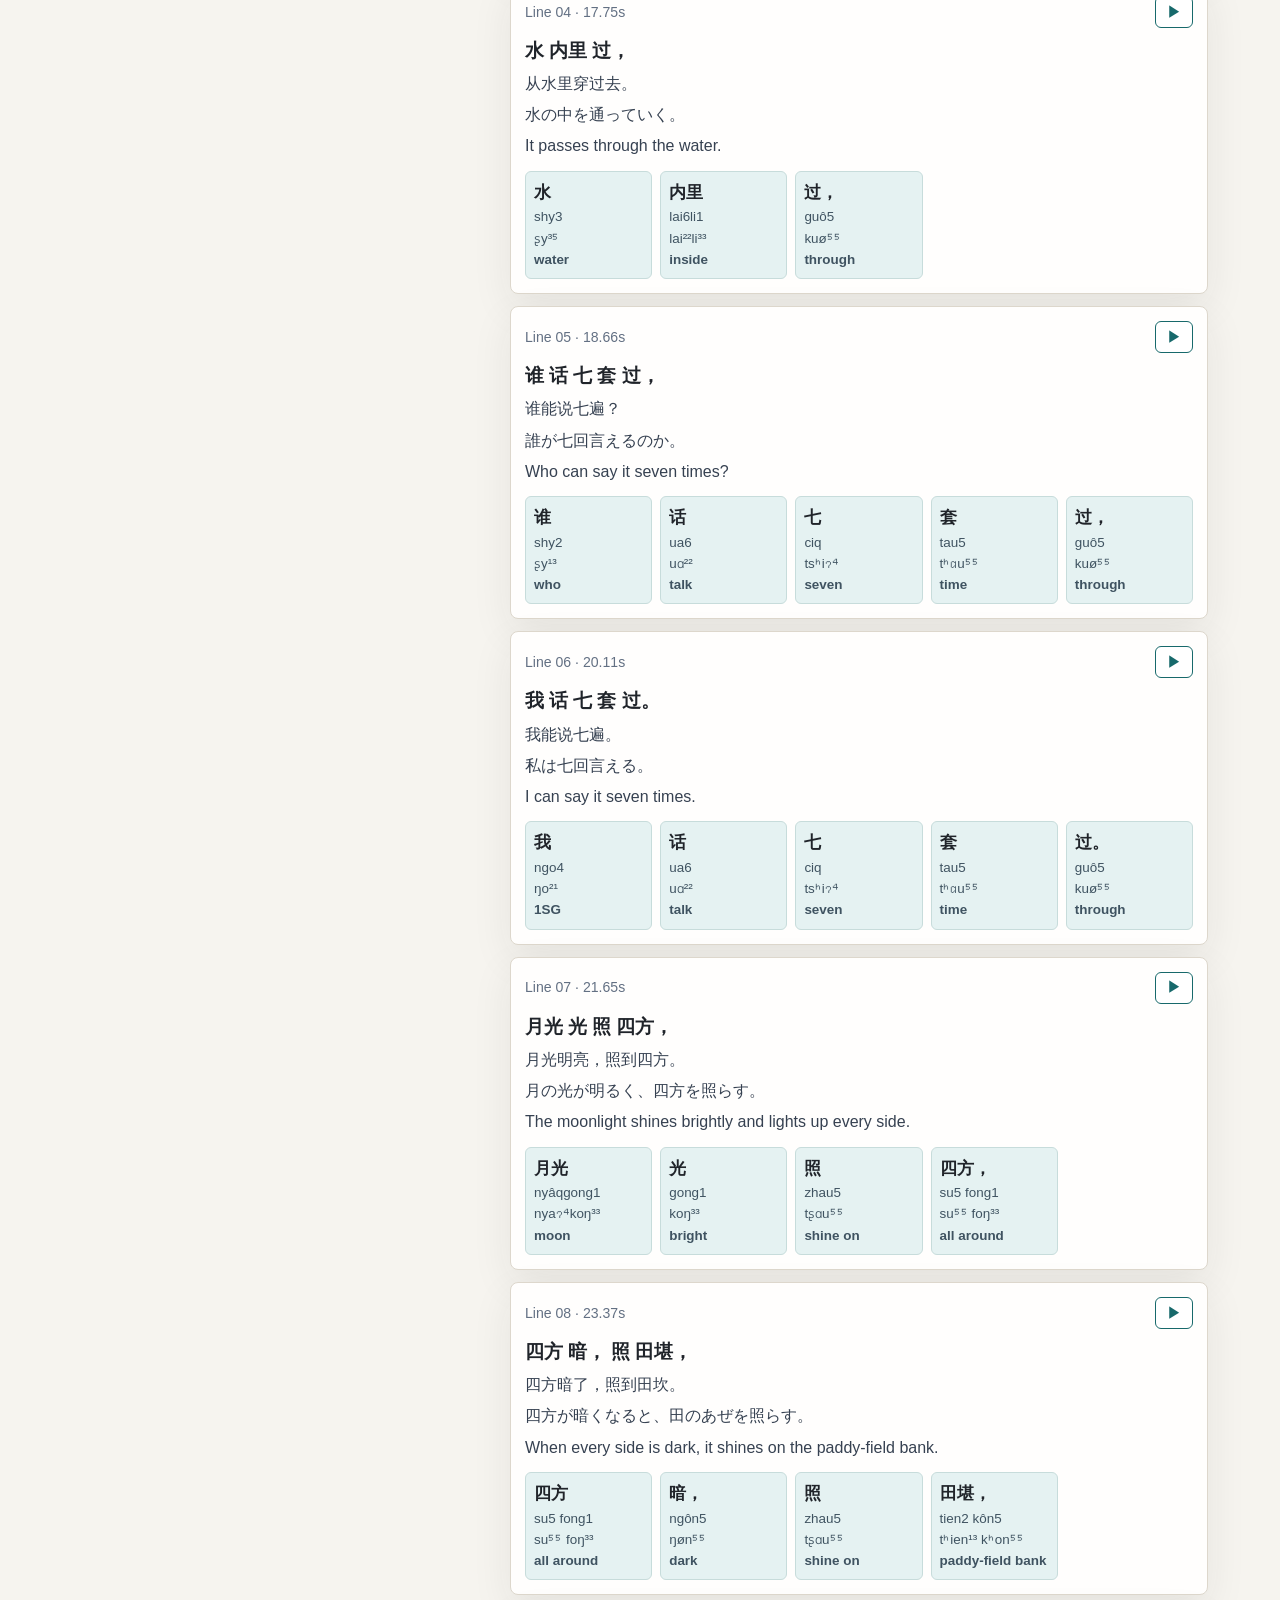
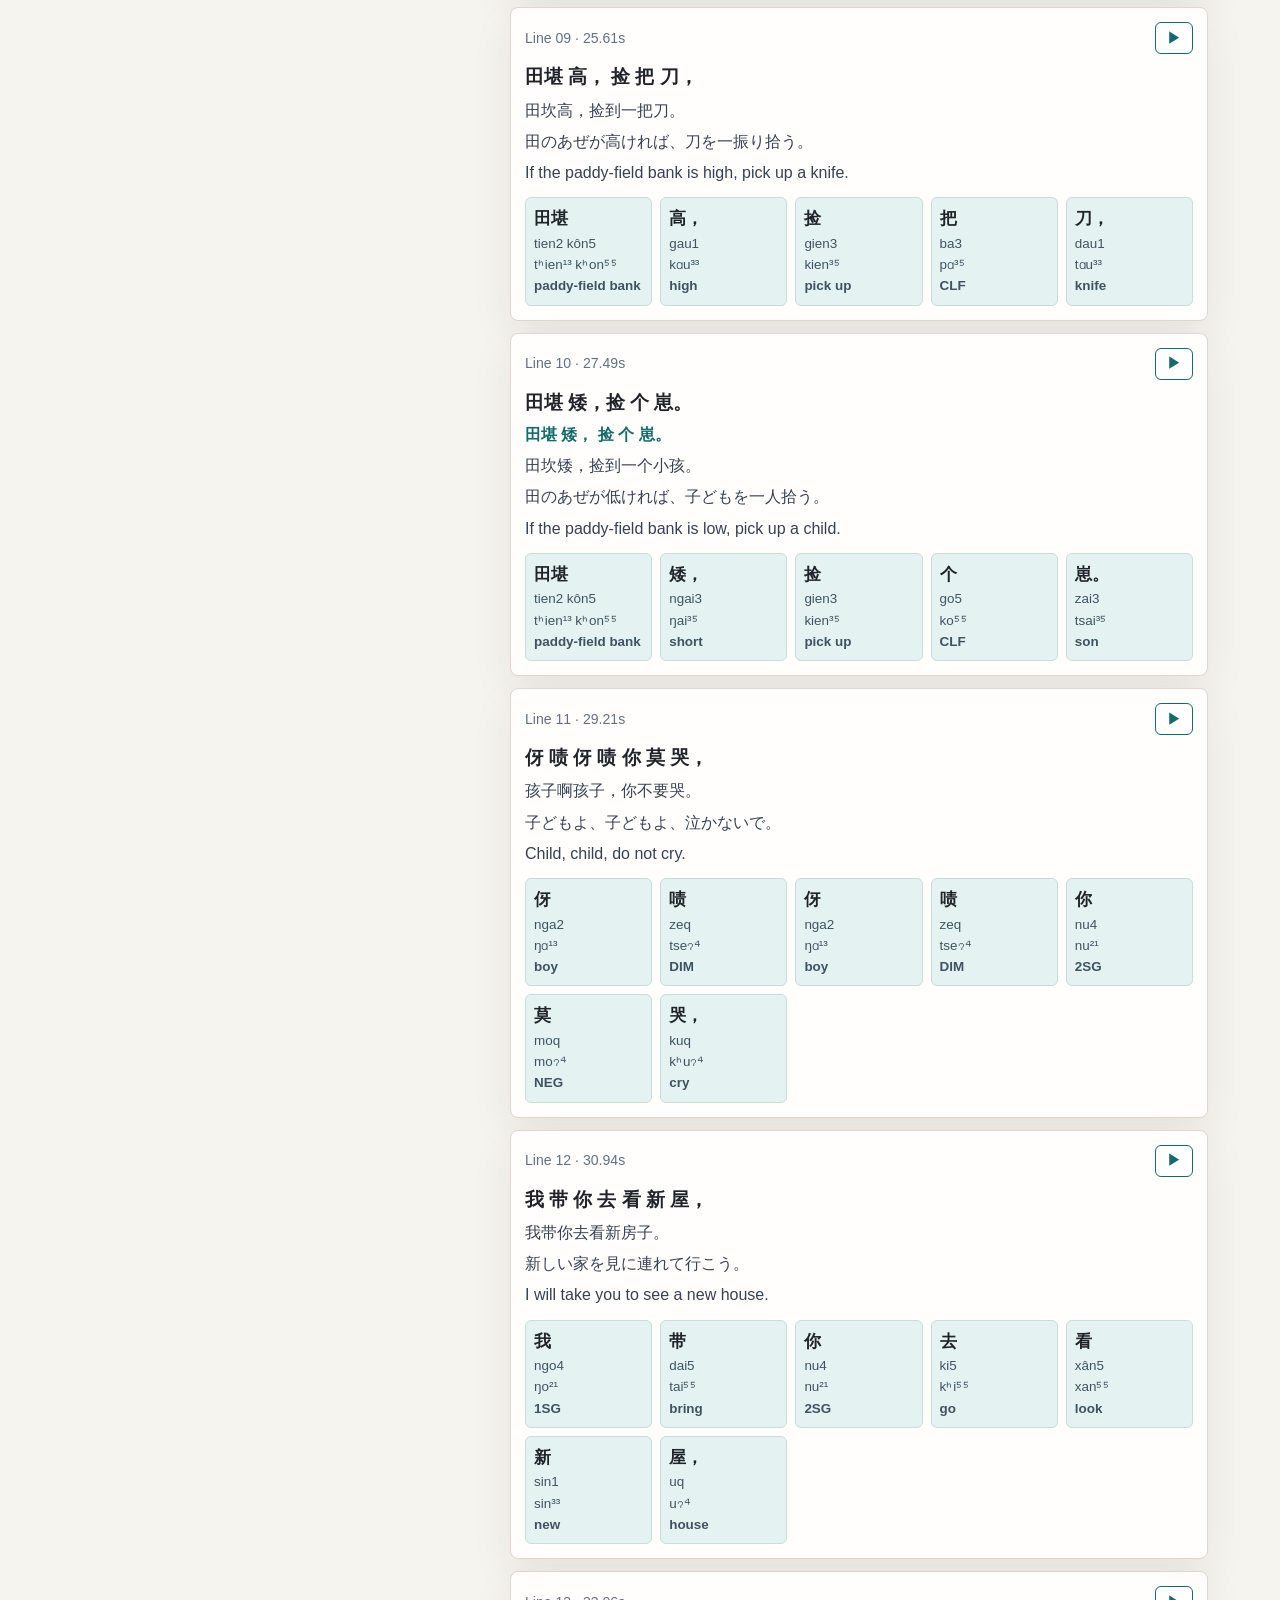
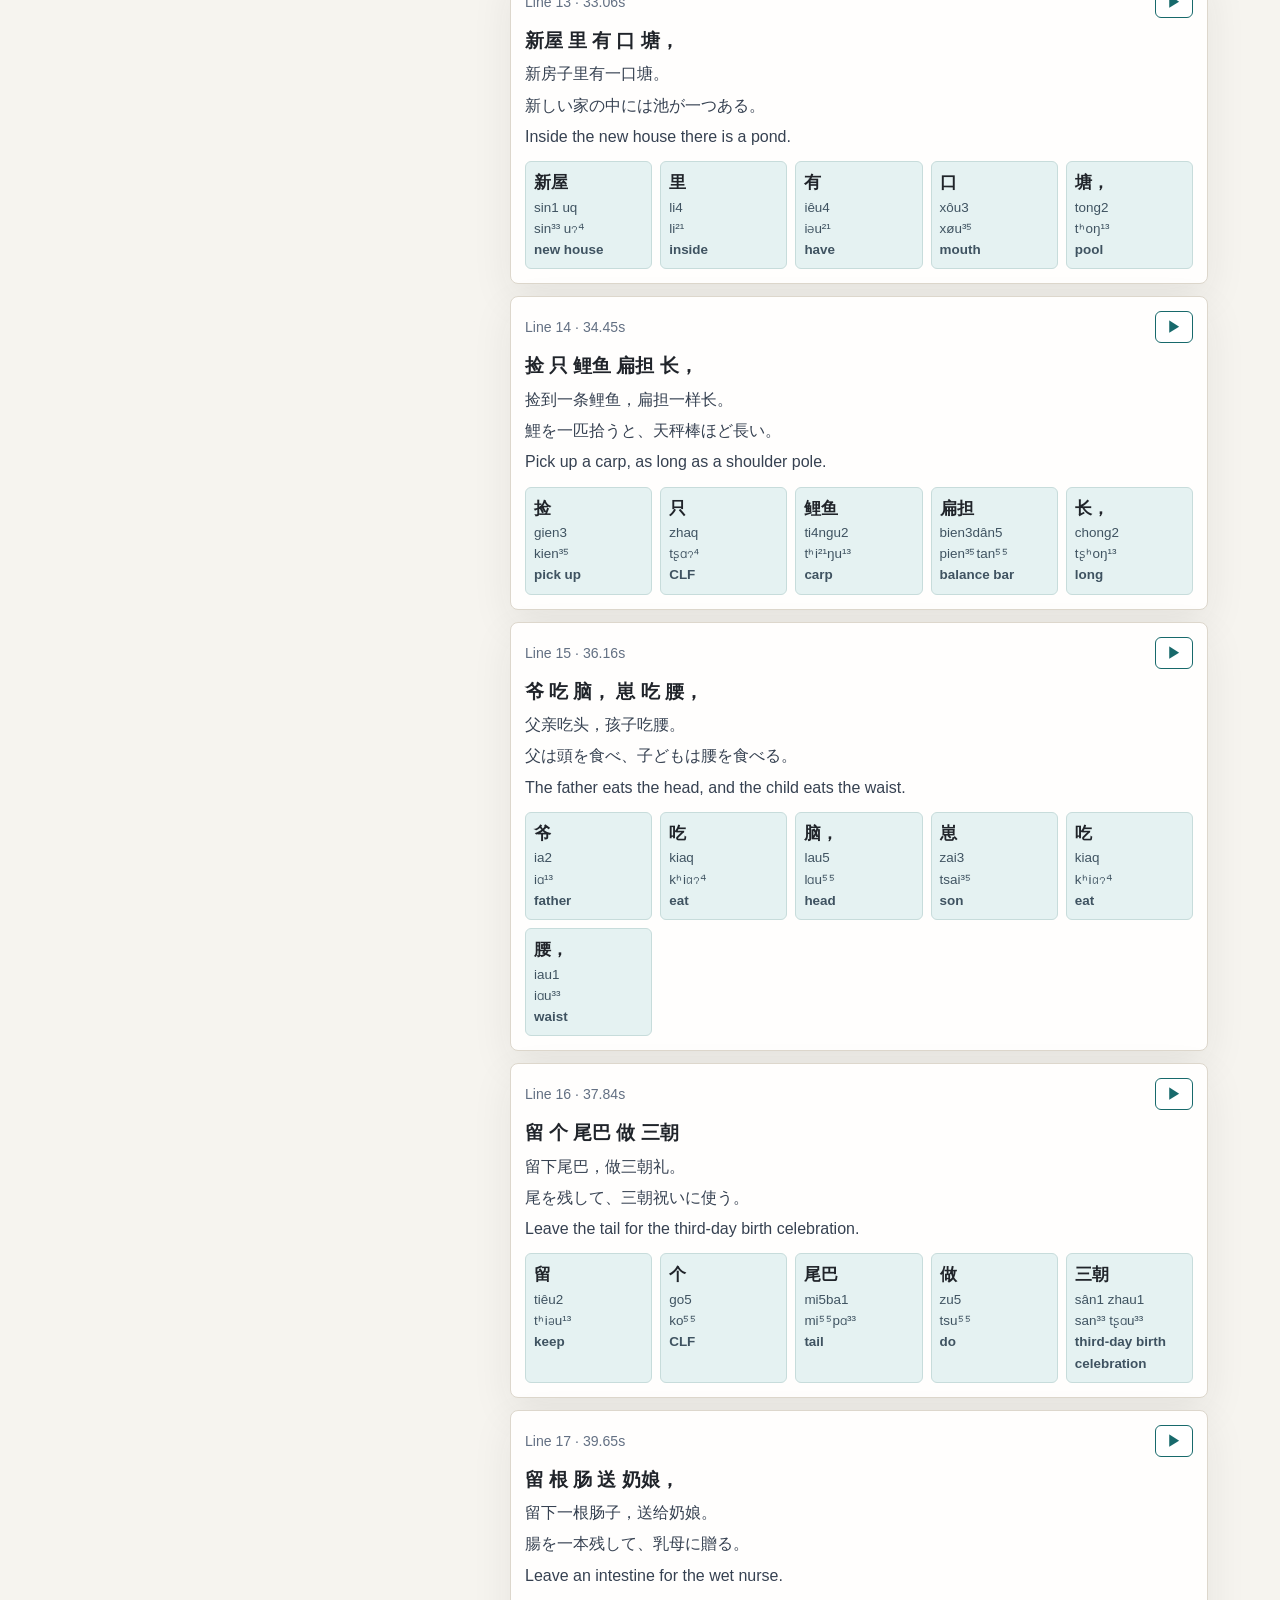
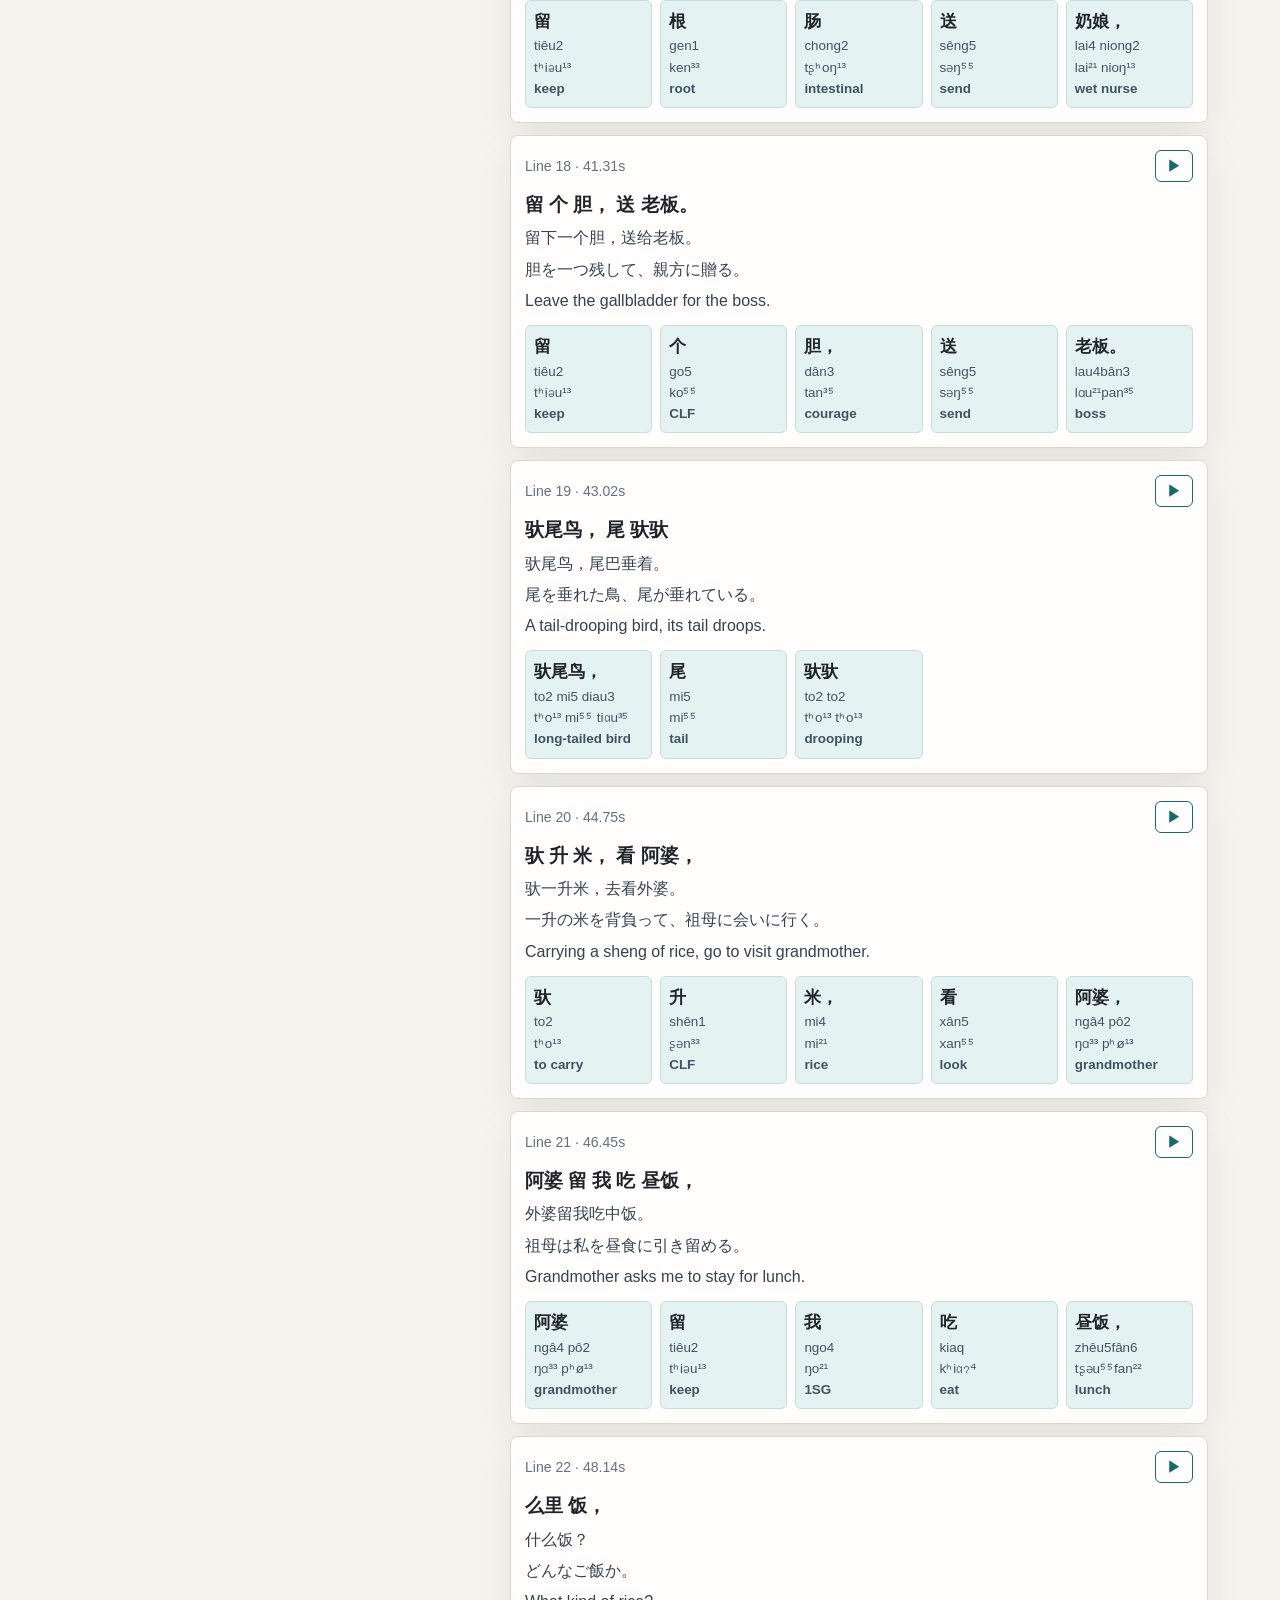
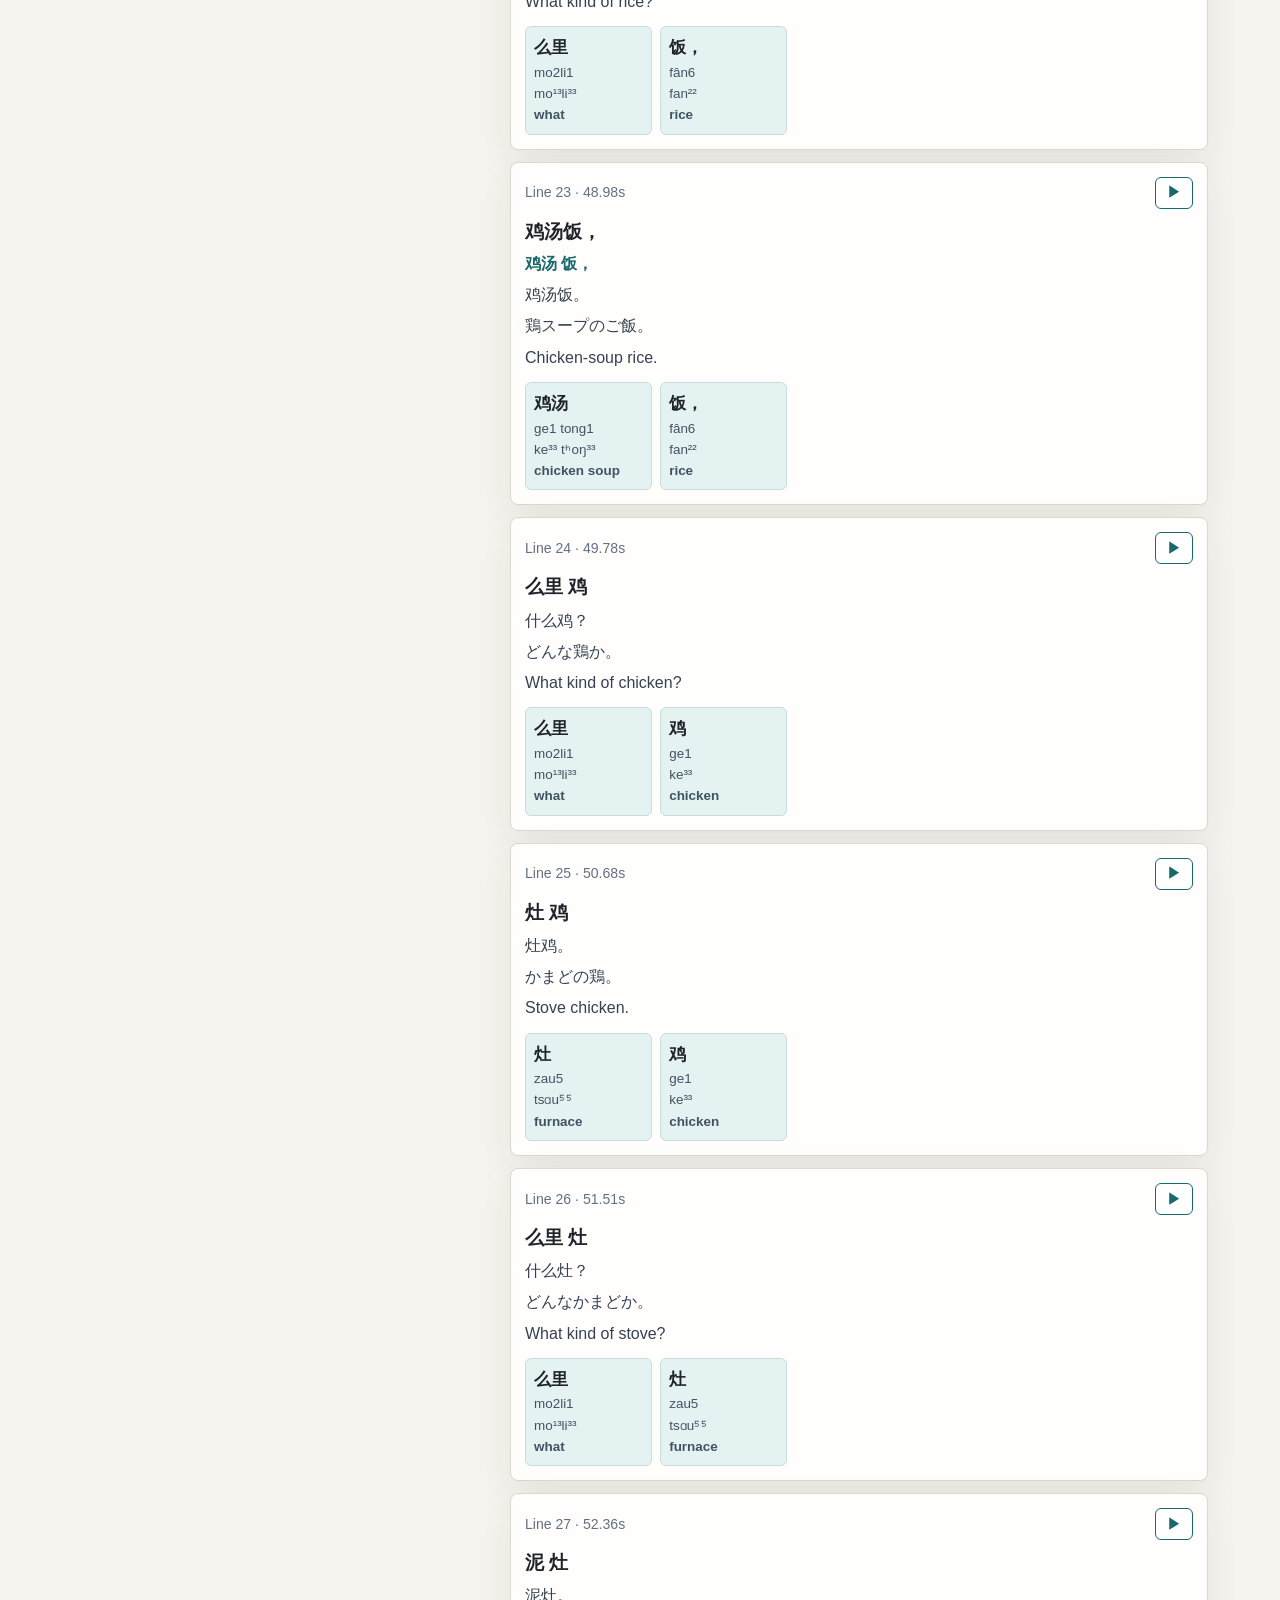
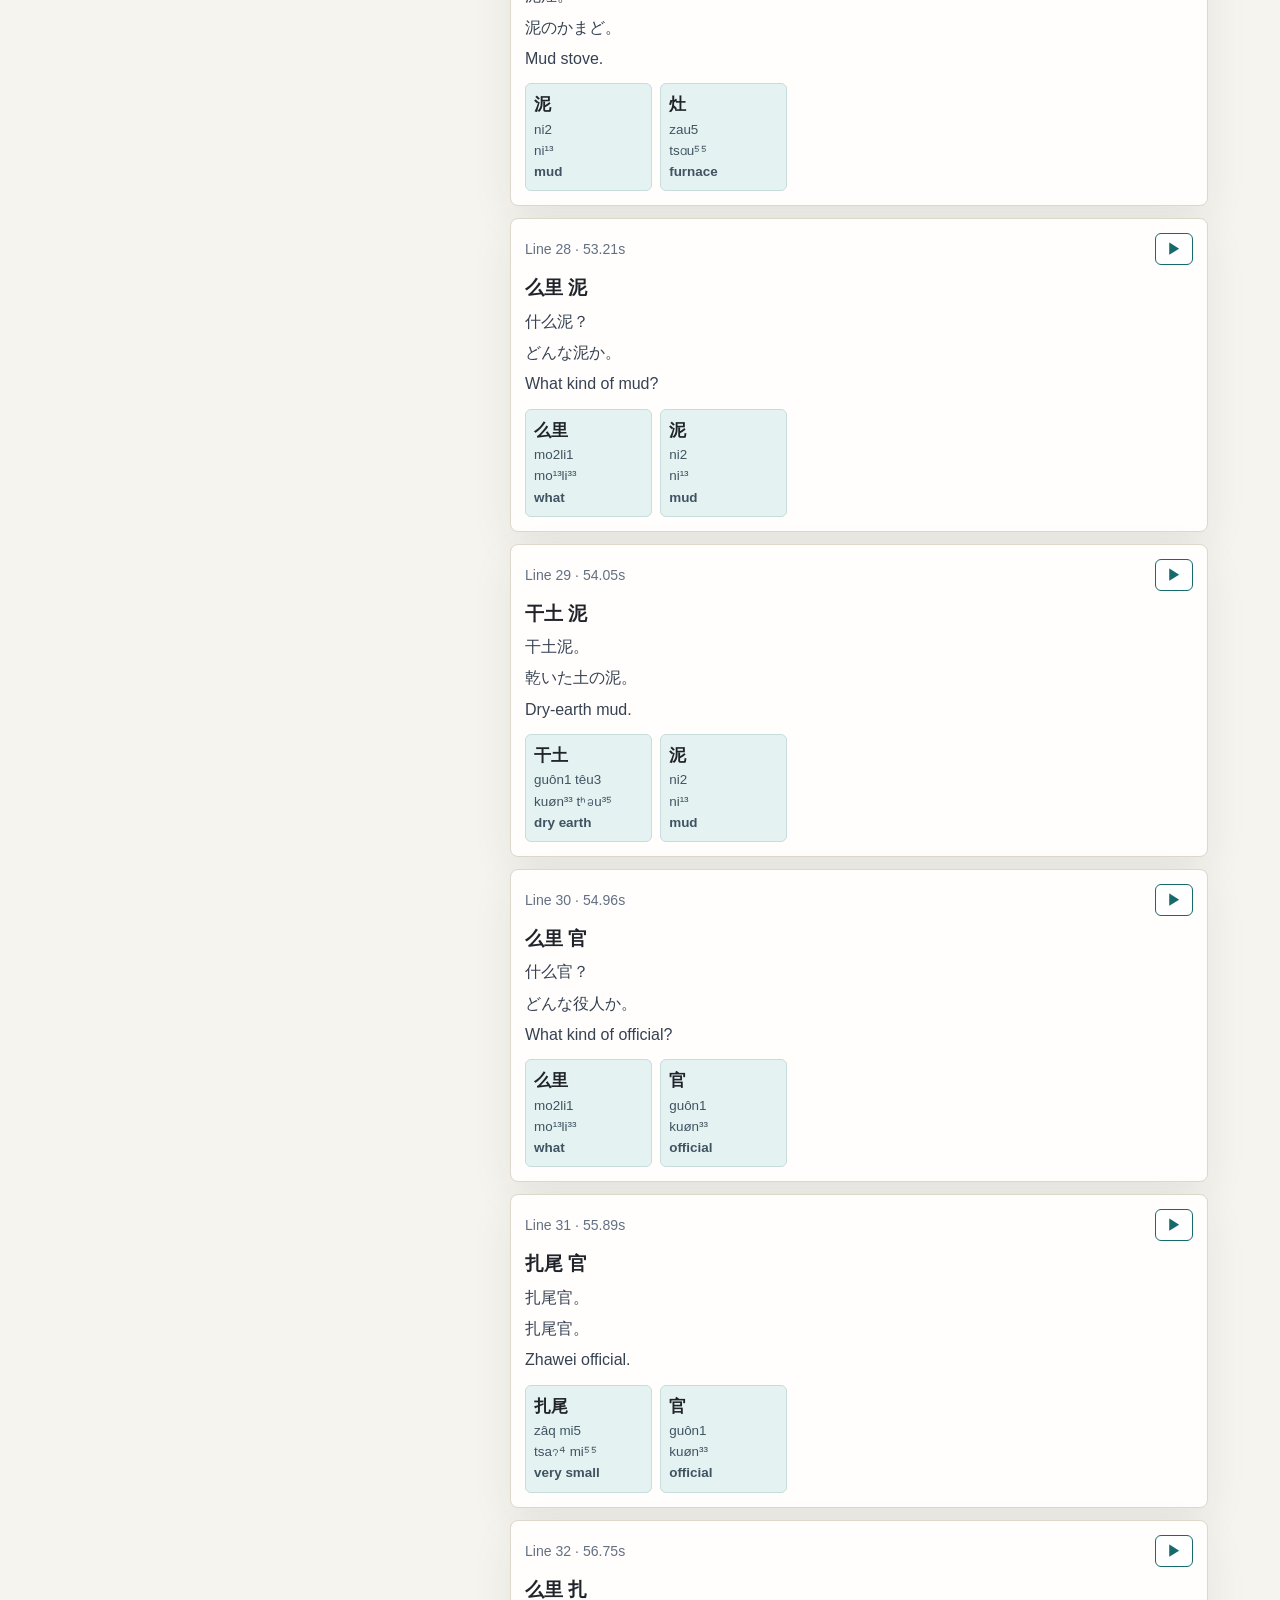
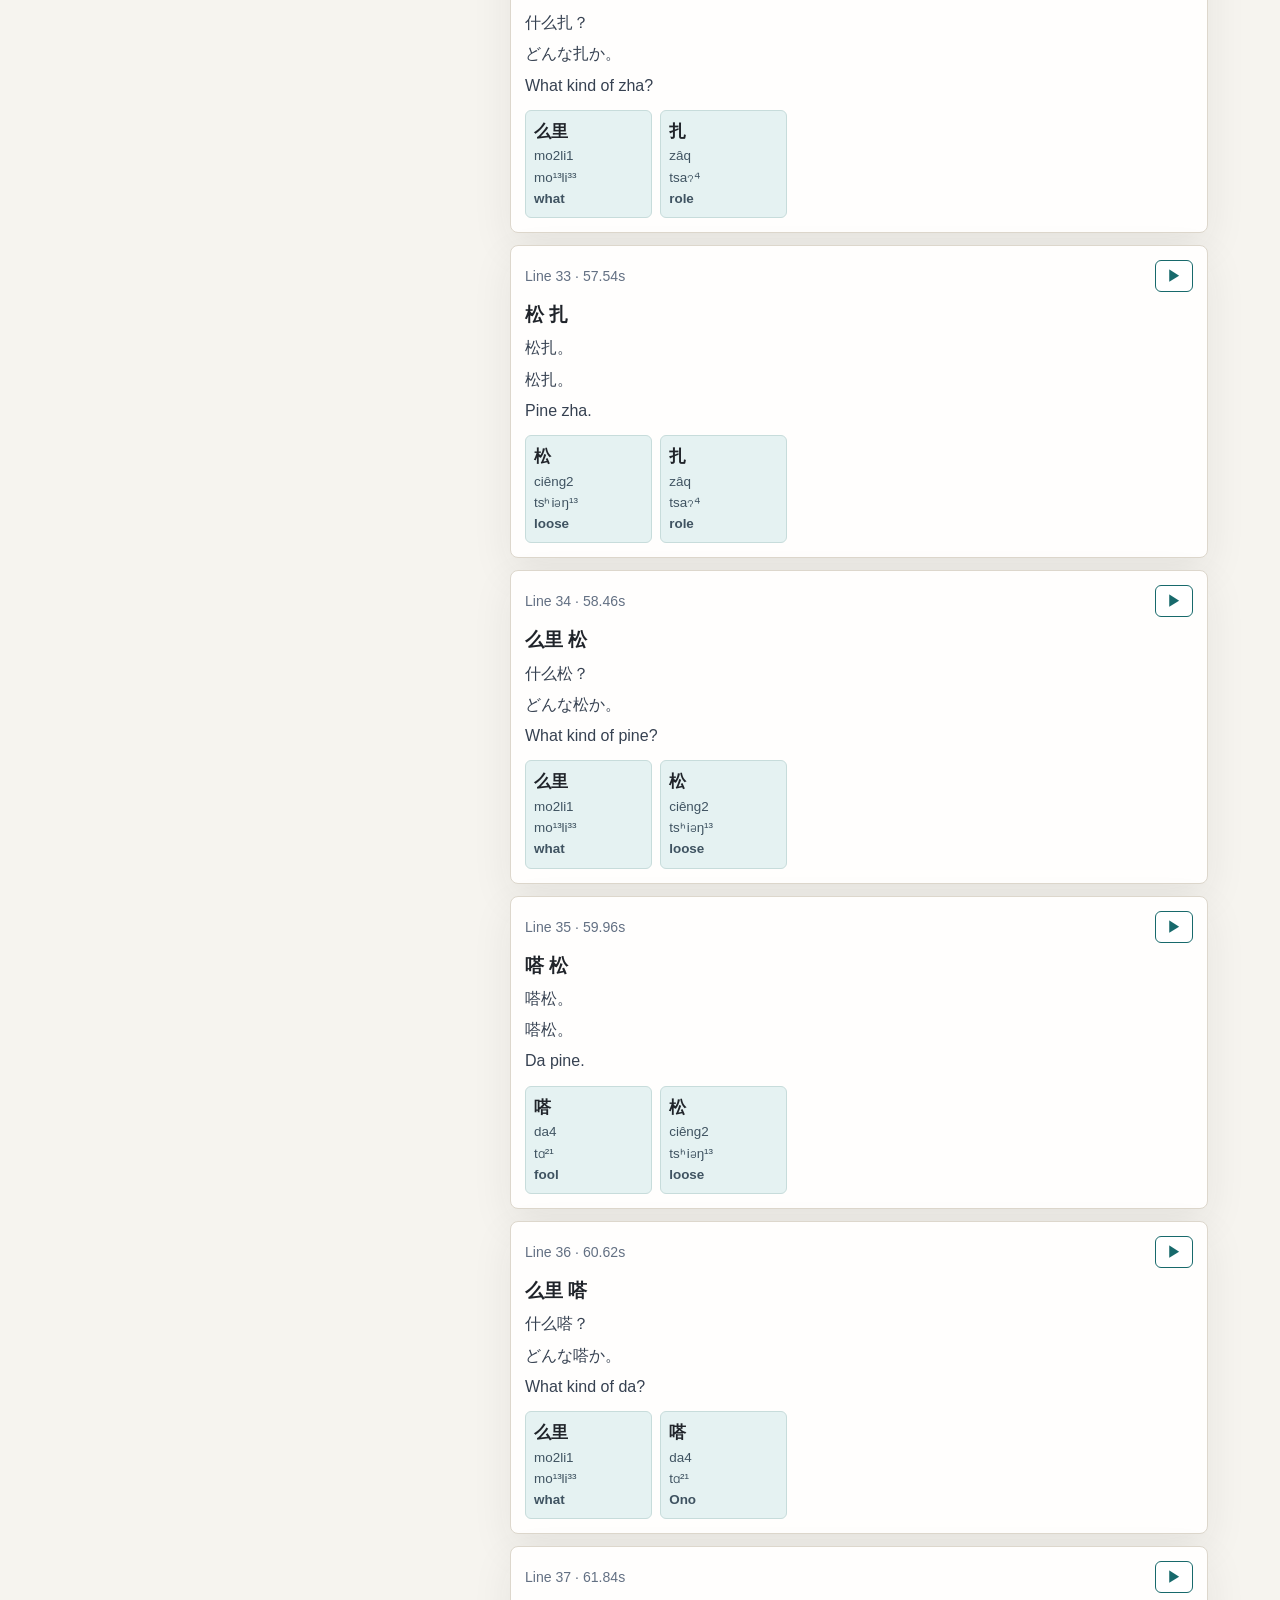
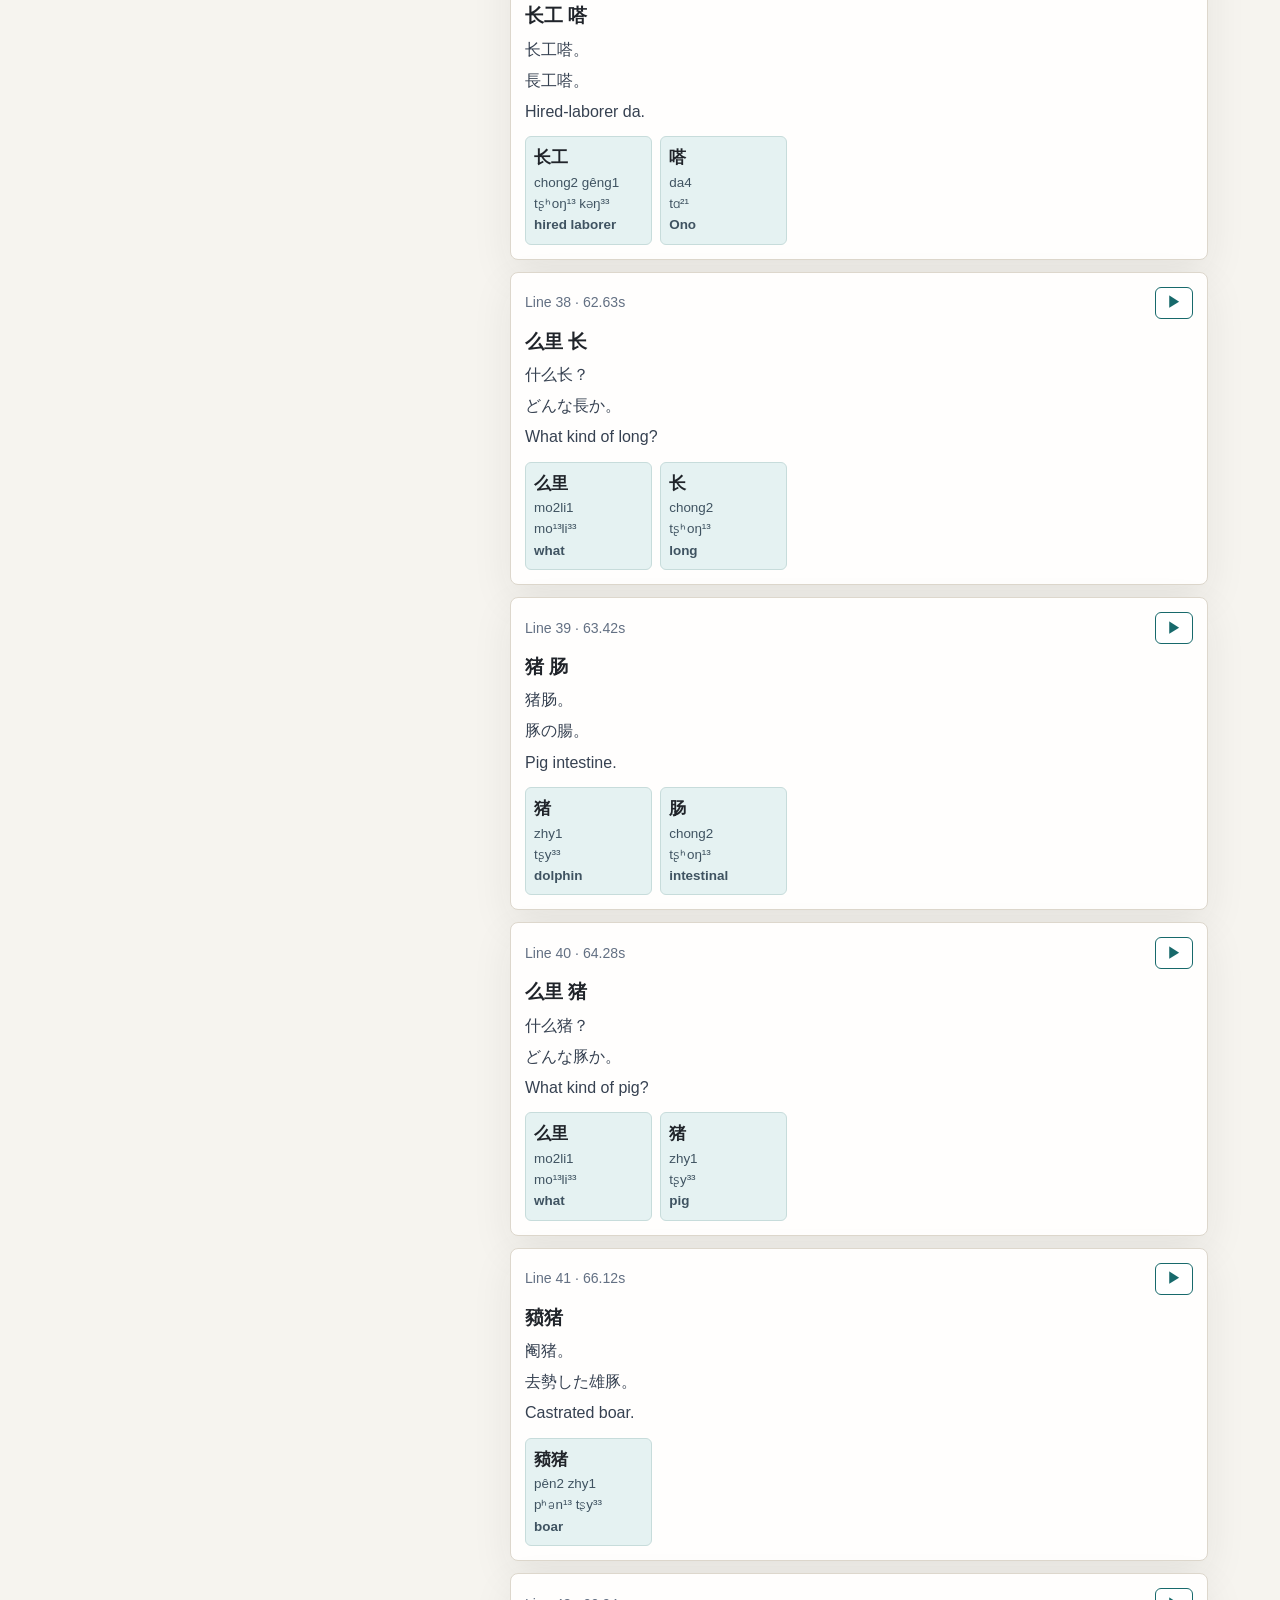
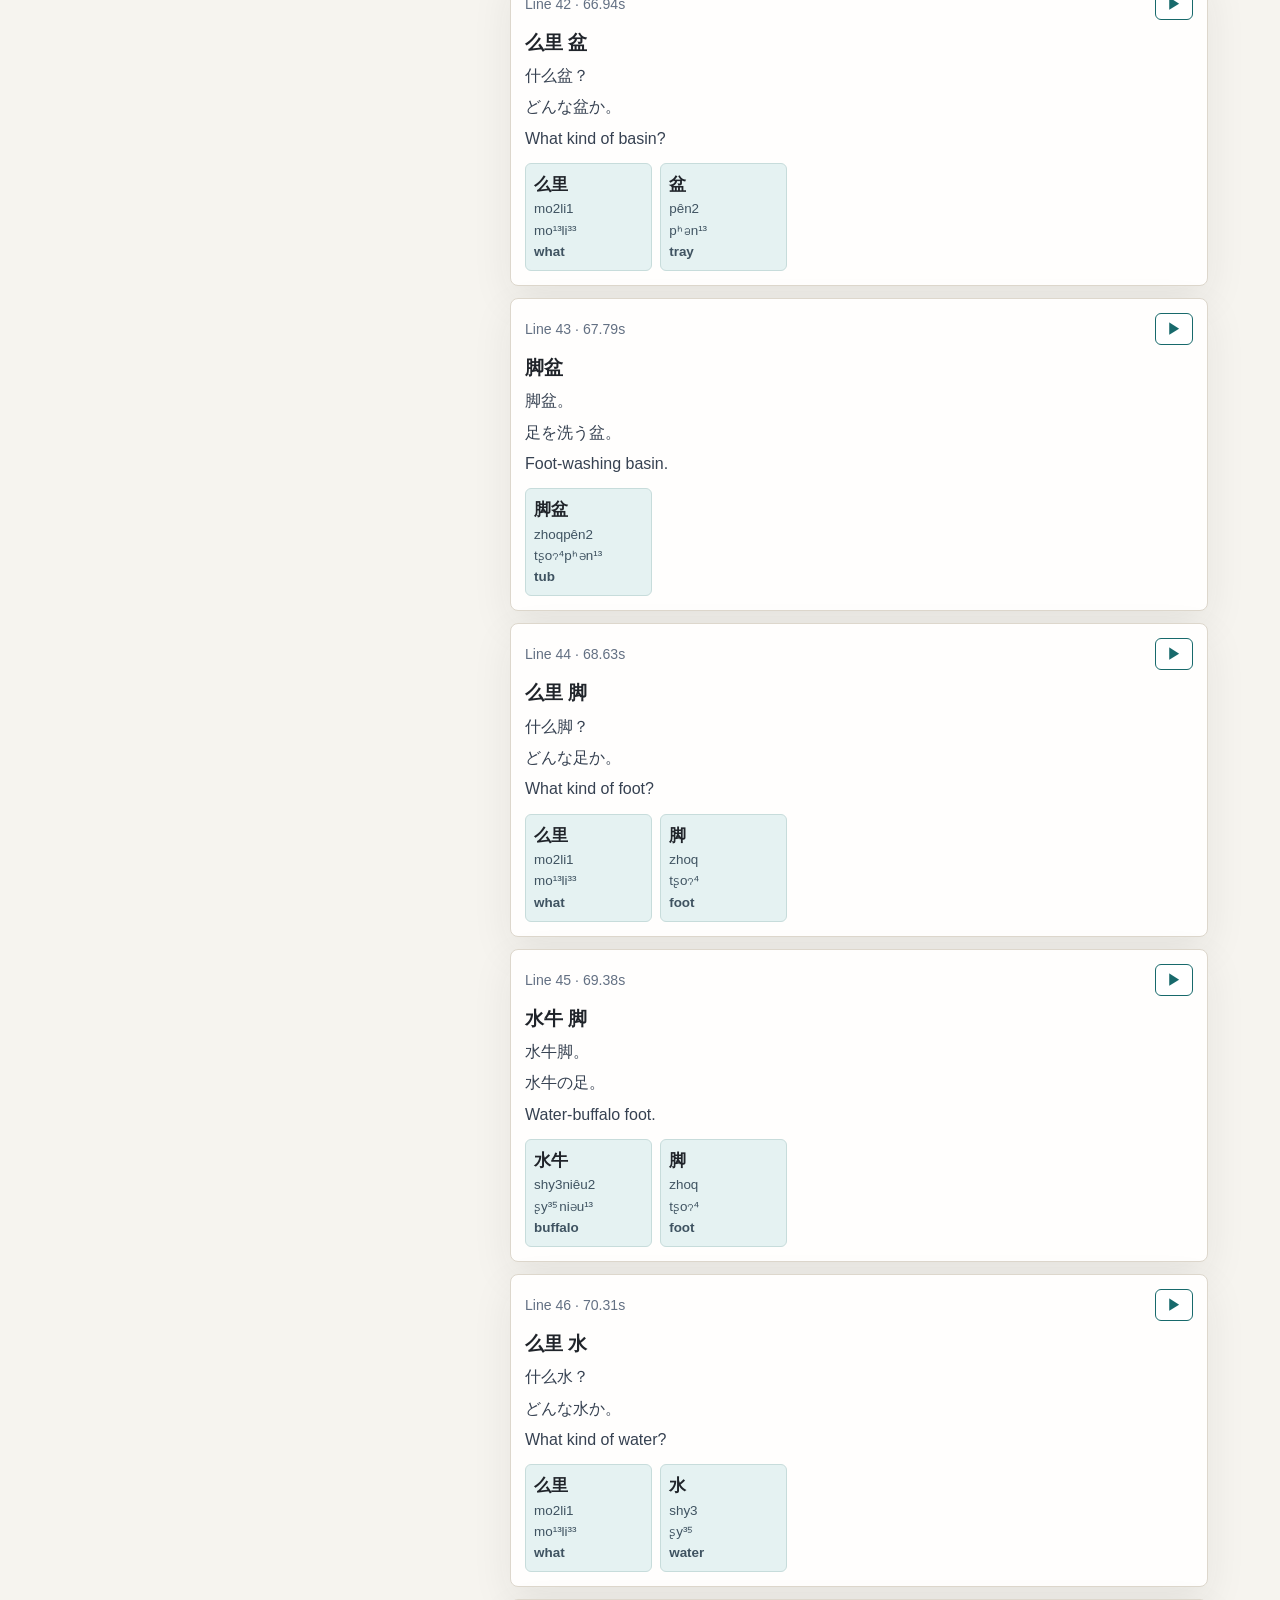
==== commit 9a8c2897: "Pin kuaiban video beside study lines" ====
--- a/kuaiban/index.html
+++ b/kuaiban/index.html
@@ -18,21 +18,6 @@
 
   <main>
     <section class="overview">
-      <div class="media-panel">
-        <video id="video" controls preload="metadata" playsinline poster="">
-          <source src="assets/pgty_lam_2026_kb.mp4" type="video/mp4">
-        </video>
-        <audio id="audio" controls preload="metadata">
-          <source src="assets/pgty_lam_2026_kb.wav" type="audio/wav">
-        </audio>
-        <div class="transport">
-          <button id="backBtn" type="button" title="上一句">‹</button>
-          <button id="playBtn" type="button" title="播放/暂停">▶</button>
-          <button id="nextBtn" type="button" title="下一句">›</button>
-          <button id="speedBtn" type="button" title="播放速度">1.0×</button>
-        </div>
-      </div>
-
       <div class="meta-panel">
         <p class="section-label">Metadata</p>
         <h2 id="pageTitle">平江城关话童谣快板标注资料</h2>
@@ -55,13 +40,39 @@
     </section>
 
     <section class="content-layout">
-      <aside class="current-card">
-        <p class="section-label">Current Line</p>
-        <div id="currentLine" class="current-line"></div>
+      <aside class="study-sidebar">
+        <div class="media-panel">
+          <video id="video" controls preload="metadata" playsinline poster="">
+            <source src="assets/pgty_lam_2026_kb.mp4" type="video/mp4">
+          </video>
+          <audio id="audio" controls preload="metadata">
+            <source src="assets/pgty_lam_2026_kb.wav" type="audio/wav">
+          </audio>
+          <div class="transport">
+            <button id="backBtn" type="button" title="上一句">‹</button>
+            <button id="playBtn" type="button" title="播放/暂停">▶</button>
+            <button id="nextBtn" type="button" title="下一句">›</button>
+            <button id="speedBtn" type="button" title="播放速度">1.0×</button>
+          </div>
+        </div>
+        <div class="current-card">
+          <p class="section-label">Current Line</p>
+          <div id="currentLine" class="current-line"></div>
+        </div>
       </aside>
       <div id="phraseList" class="phrase-list"></div>
     </section>
   </main>
+
+  <div id="miniPlayer" class="mini-player" aria-live="polite">
+    <div class="mini-head">
+      <span id="miniCaption">Current clip</span>
+      <button id="miniClose" type="button" title="閉じる">×</button>
+    </div>
+    <video id="miniVideo" muted playsinline preload="metadata">
+      <source src="assets/pgty_lam_2026_kb.mp4" type="video/mp4">
+    </video>
+  </div>
 
   <footer>
     <p>Copyright © 2026 张盛开. 映像ファイル提供: 尹佳 / 表演: 李艾米.</p>
--- a/kuaiban/styles.css
+++ b/kuaiban/styles.css
@@ -73,7 +73,6 @@
   padding: 22px;
 }
 
-.overview,
 .content-layout {
   display: grid;
   grid-template-columns: minmax(300px, 420px) minmax(0, 1fr);
@@ -81,10 +80,14 @@
   align-items: start;
 }
 
+.overview {
+  display: block;
+}
+
 .media-panel,
 .meta-panel,
 .toolbar,
-.current-card,
+.study-sidebar,
 .phrase {
   background: var(--paper);
   border: 1px solid var(--line);
@@ -93,9 +96,8 @@
 }
 
 .media-panel {
-  position: sticky;
-  top: 14px;
   padding: 12px;
+  border-bottom: 1px solid var(--line);
 }
 
 video,
@@ -217,9 +219,14 @@
   white-space: nowrap;
 }
 
-.current-card {
+.study-sidebar {
   position: sticky;
   top: 14px;
+  max-height: calc(100vh - 28px);
+  overflow: auto;
+}
+
+.current-card {
   padding: 16px;
 }
 
@@ -317,6 +324,60 @@
   display: none;
 }
 
+.mini-player {
+  position: fixed;
+  right: 18px;
+  bottom: 18px;
+  z-index: 20;
+  display: none;
+  width: min(360px, calc(100vw - 32px));
+  overflow: hidden;
+  border: 1px solid rgba(255, 255, 255, .42);
+  border-radius: 8px;
+  background: #101316;
+  box-shadow: 0 18px 50px rgba(0, 0, 0, .28);
+}
+
+.segment-playing .mini-player {
+  display: block;
+}
+
+@media (min-width: 881px) {
+  .segment-playing .mini-player {
+    display: none;
+  }
+}
+
+.mini-head {
+  display: grid;
+  grid-template-columns: 1fr 34px;
+  align-items: center;
+  gap: 8px;
+  padding: 7px 8px;
+  color: white;
+  background: rgba(16, 19, 22, .92);
+  font-size: .88rem;
+}
+
+.mini-head span {
+  overflow: hidden;
+  text-overflow: ellipsis;
+  white-space: nowrap;
+}
+
+.mini-head button {
+  min-height: 28px;
+  border-color: rgba(255, 255, 255, .28);
+  background: rgba(255, 255, 255, .1);
+  color: white;
+  font-weight: 800;
+}
+
+.mini-player video {
+  width: 100%;
+  border-radius: 0;
+}
+
 footer {
   max-width: 1180px;
   margin: 0 auto;
@@ -336,12 +397,19 @@
     grid-template-columns: 1fr;
   }
 
-  .media-panel,
-  .current-card {
+  .study-sidebar {
     position: static;
+    max-height: none;
+    overflow: visible;
   }
 
   .stats {
     white-space: normal;
   }
-}
+
+  .mini-player {
+    right: 10px;
+    bottom: 10px;
+    width: min(300px, calc(100vw - 20px));
+  }
+}
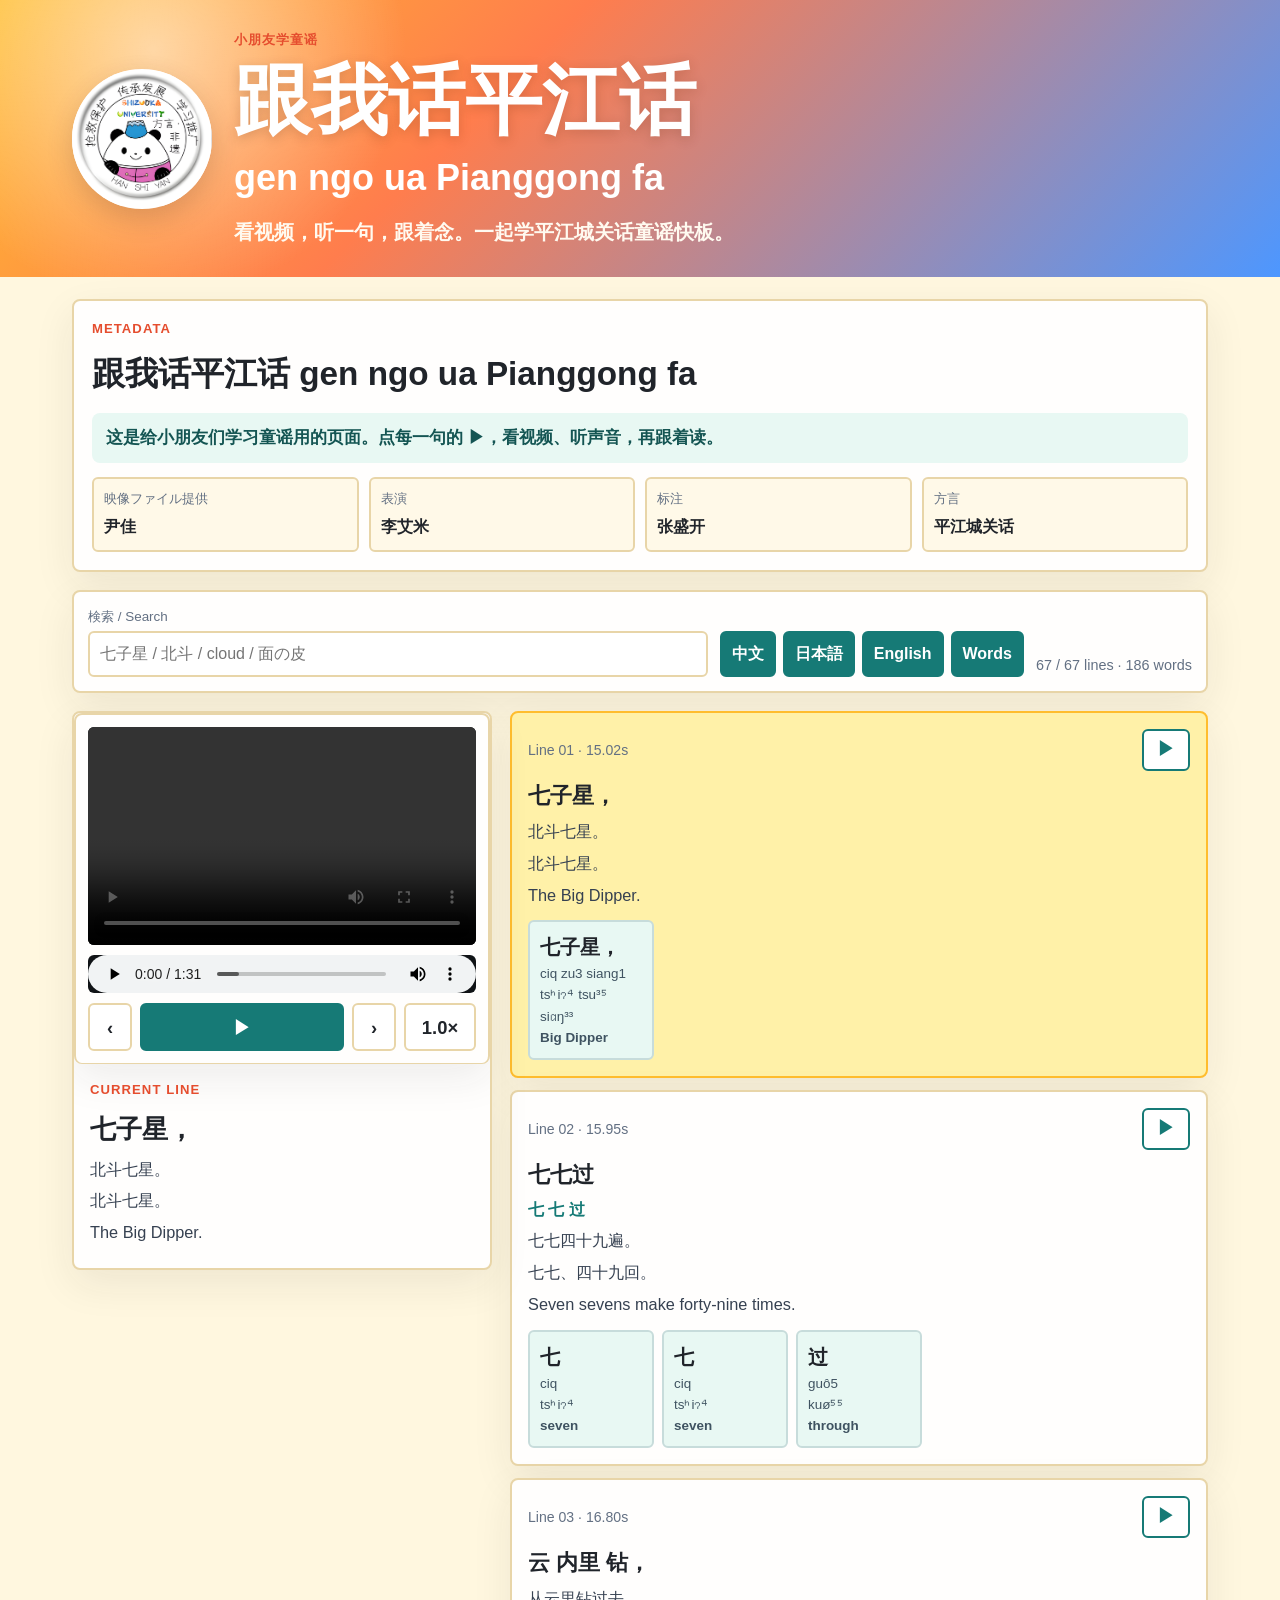
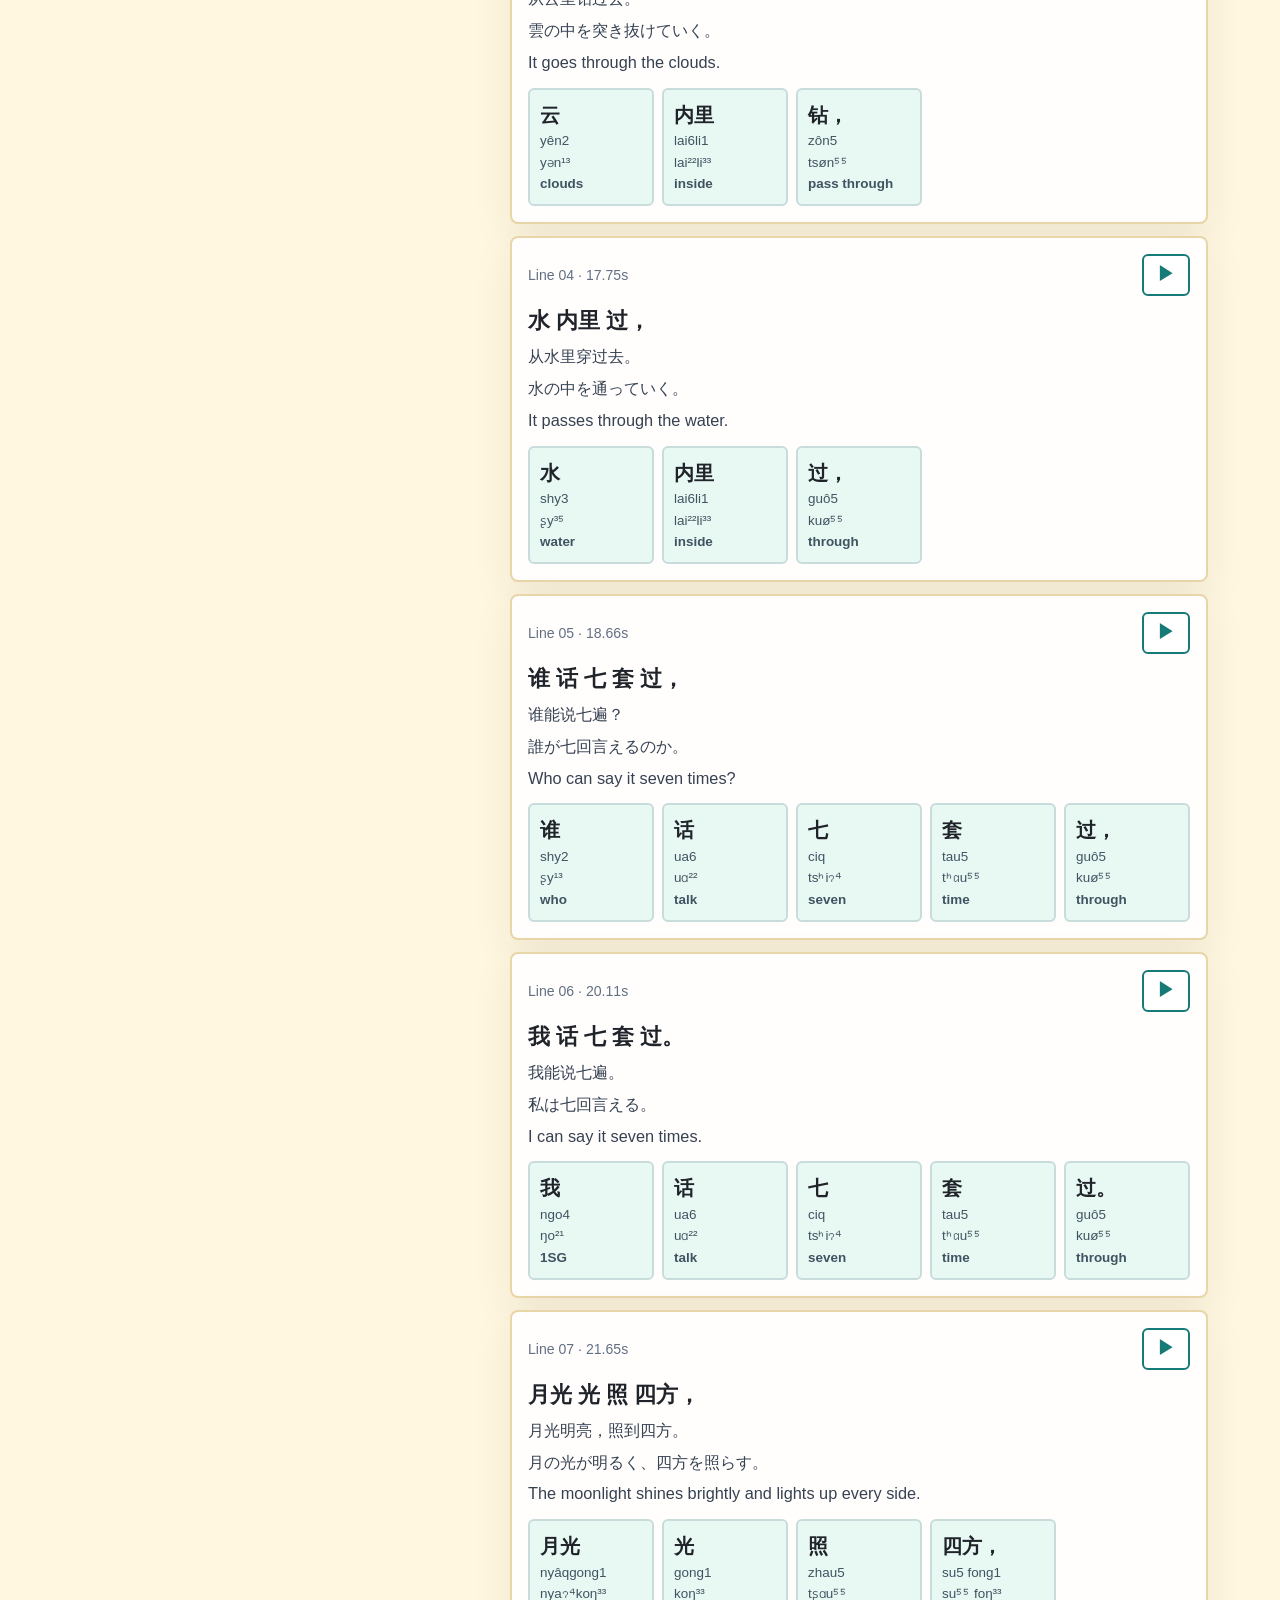
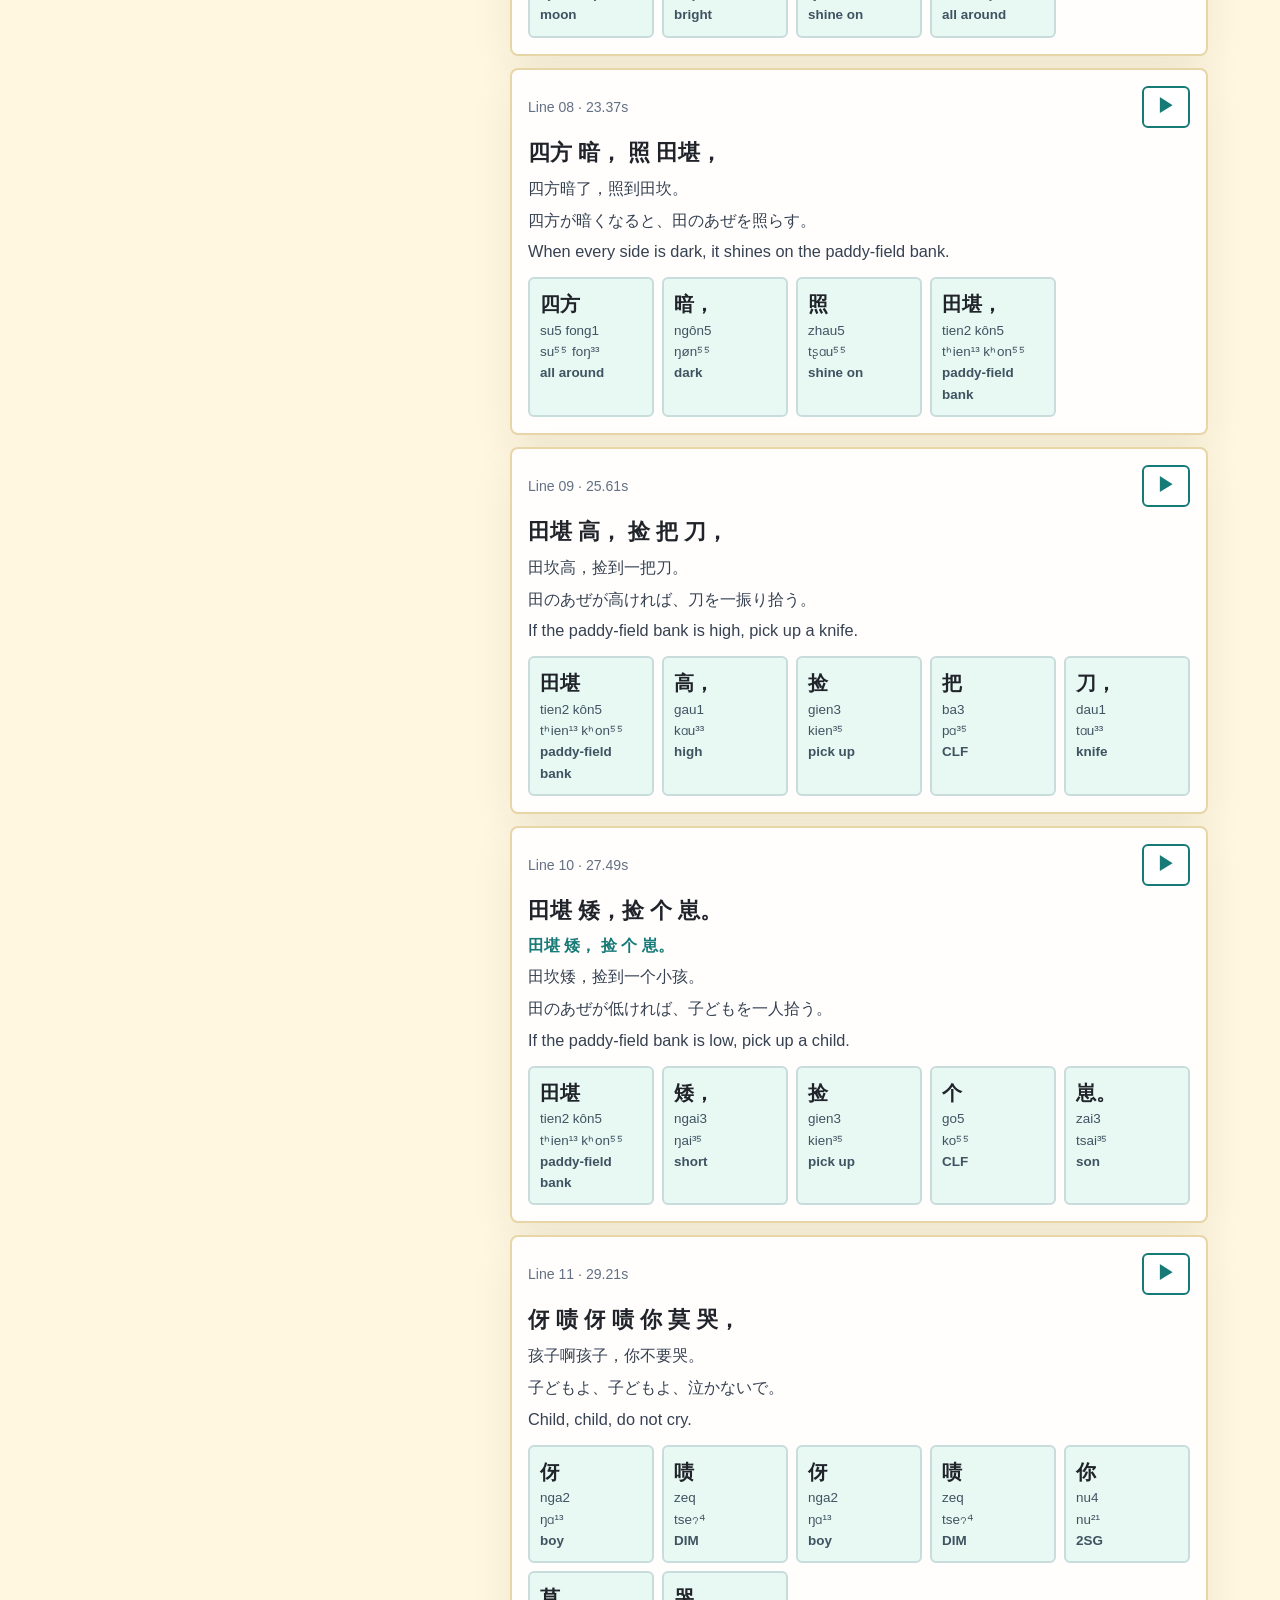
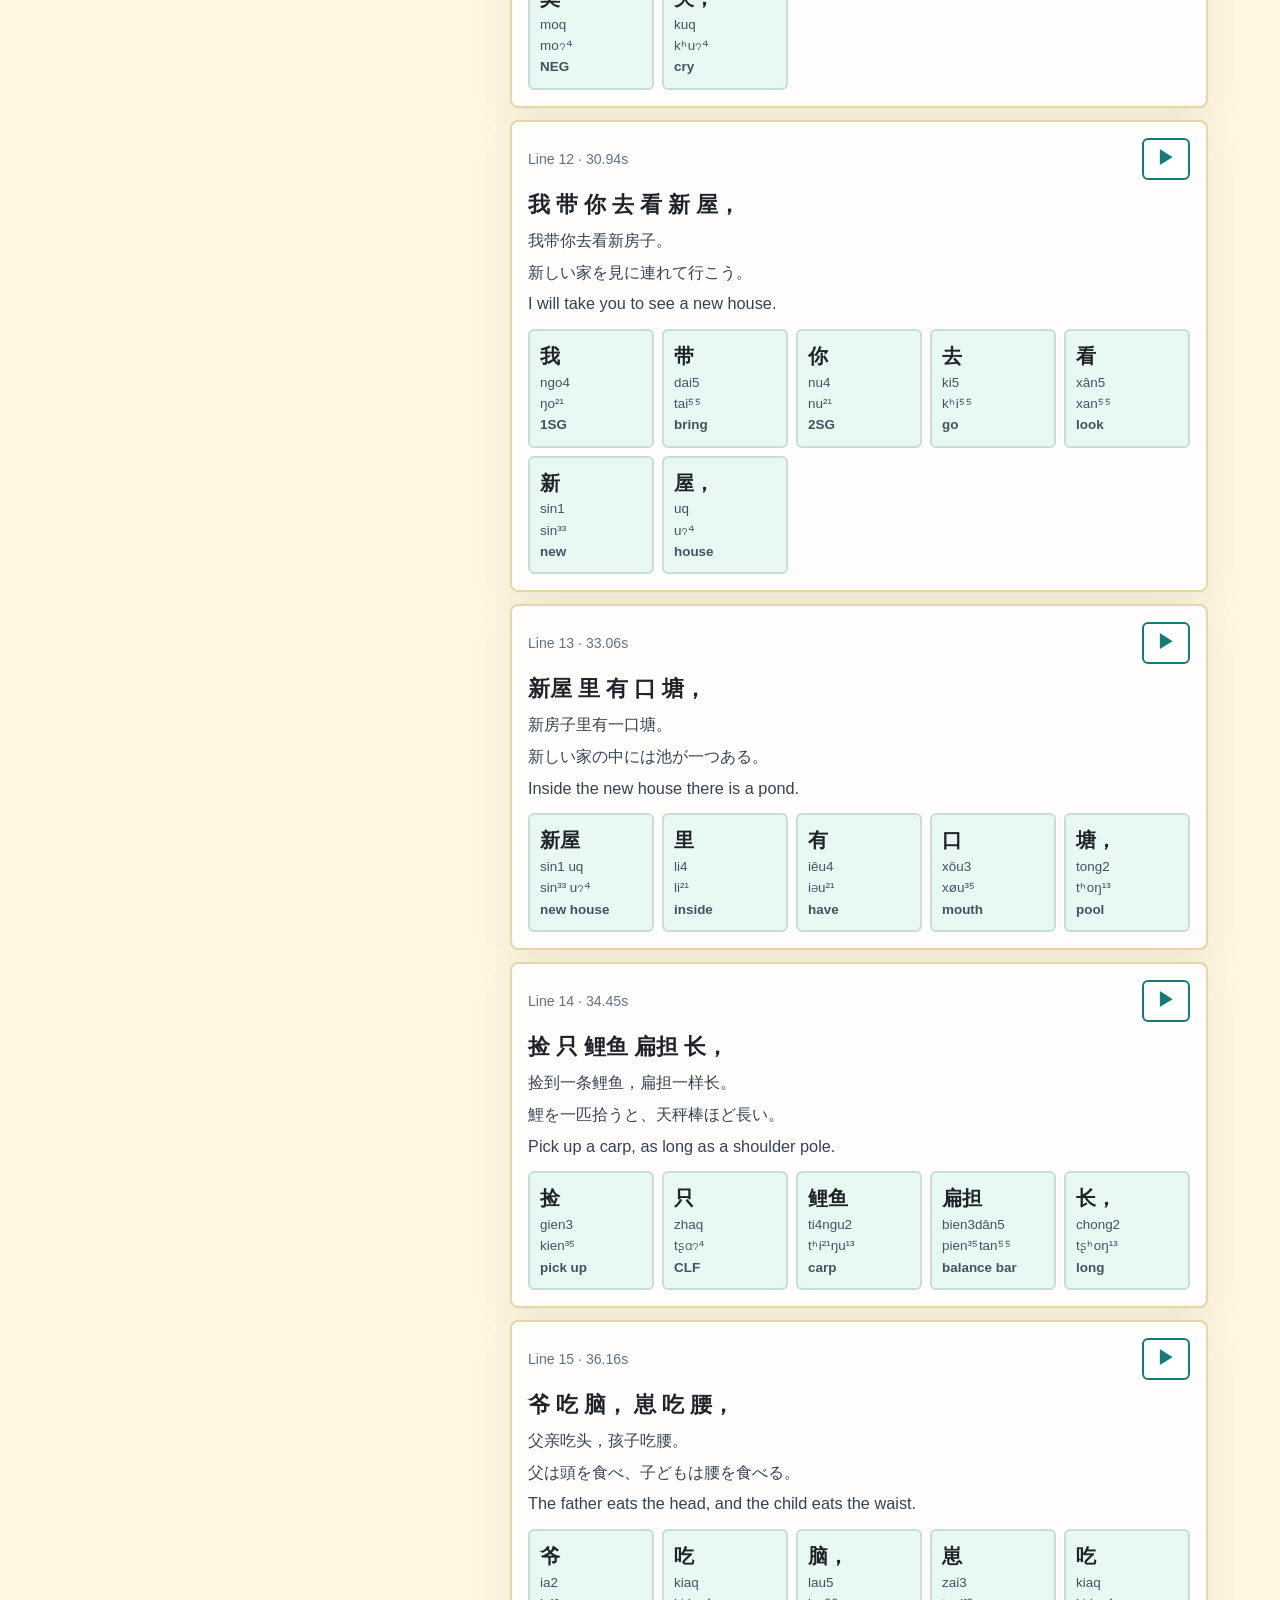
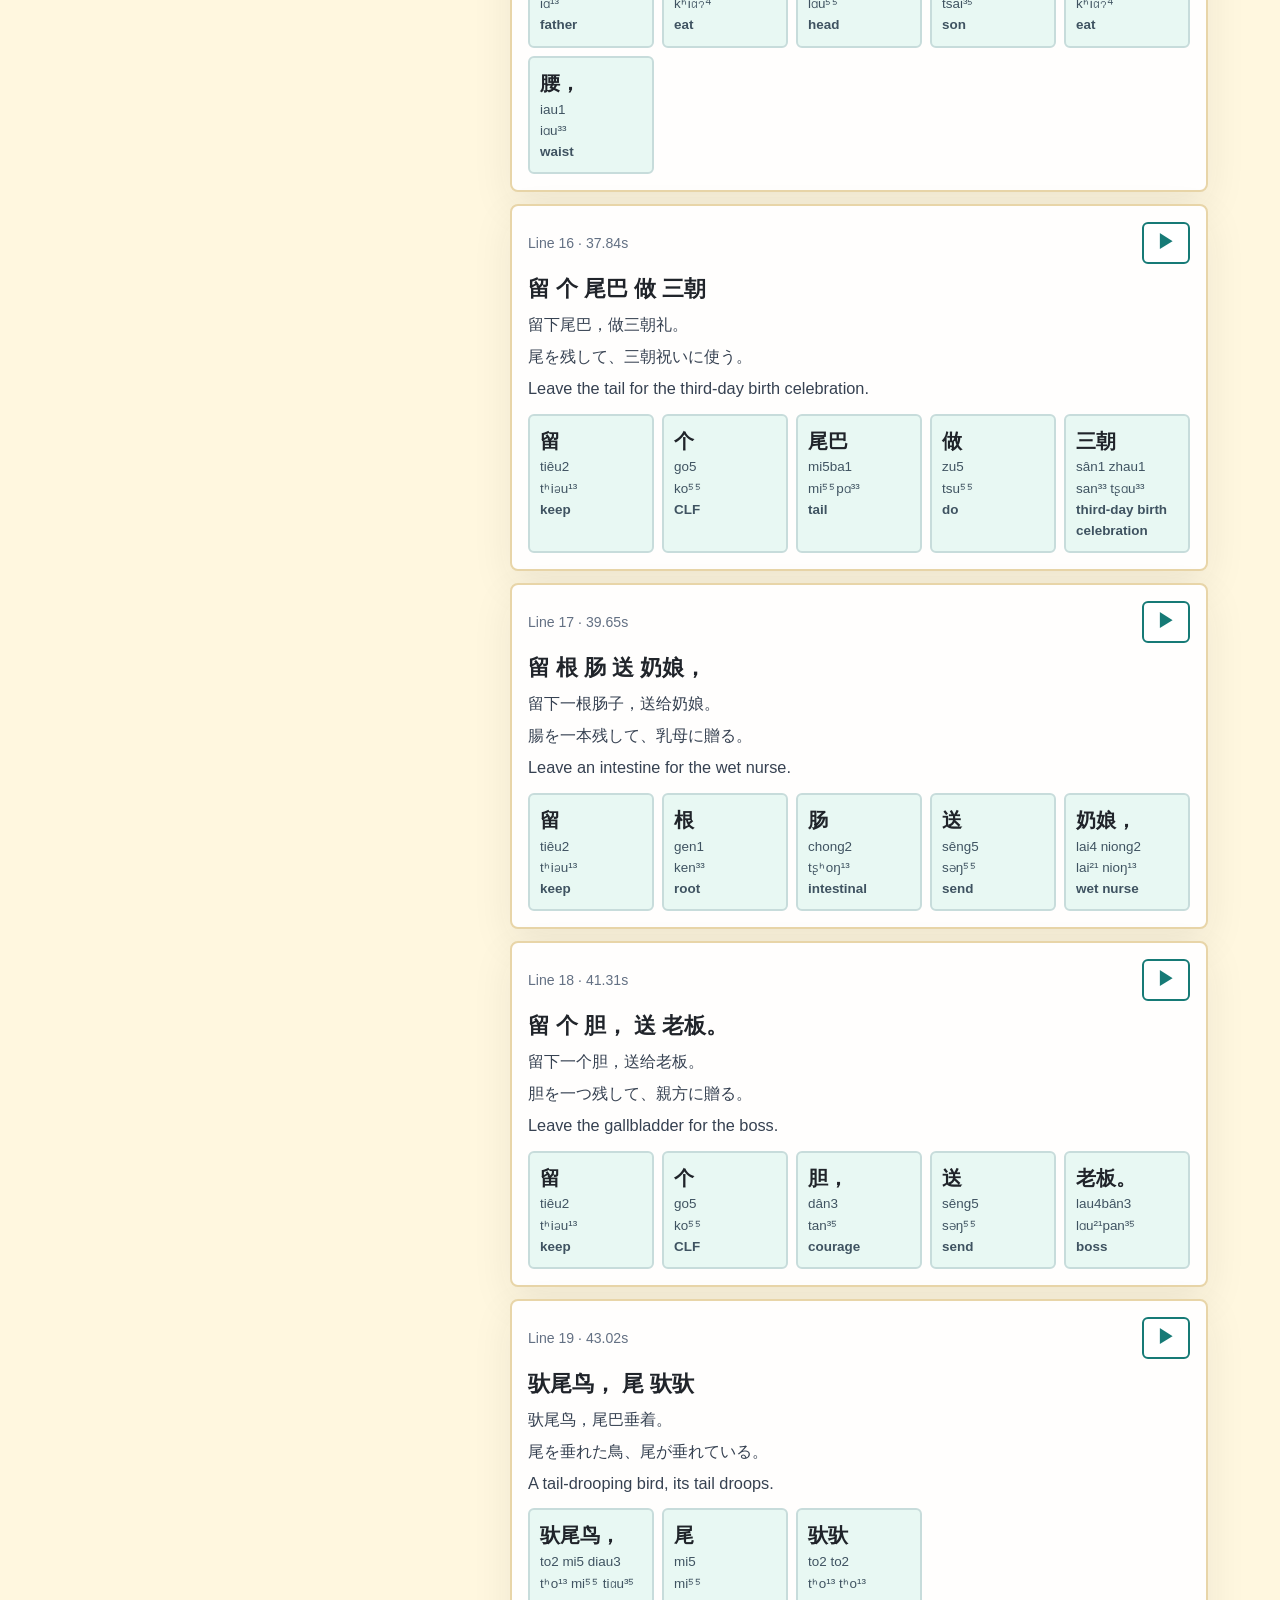
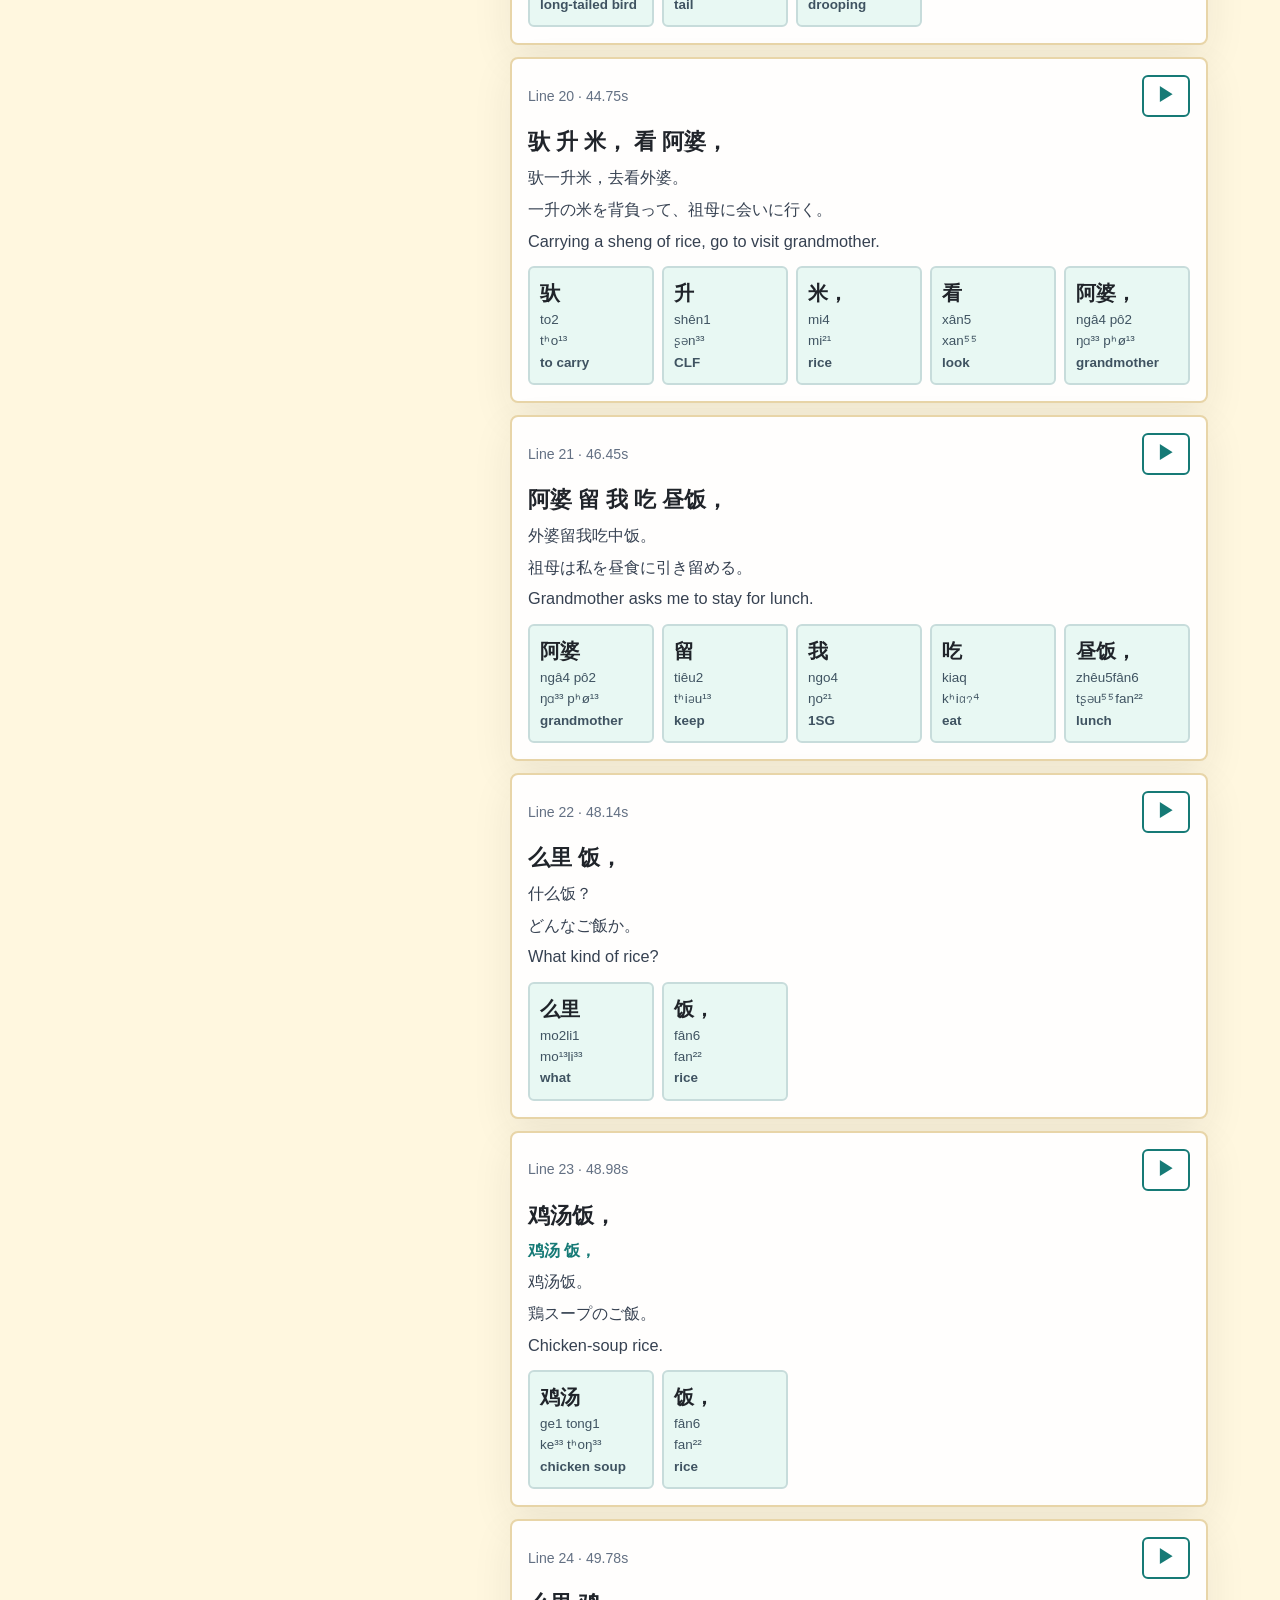
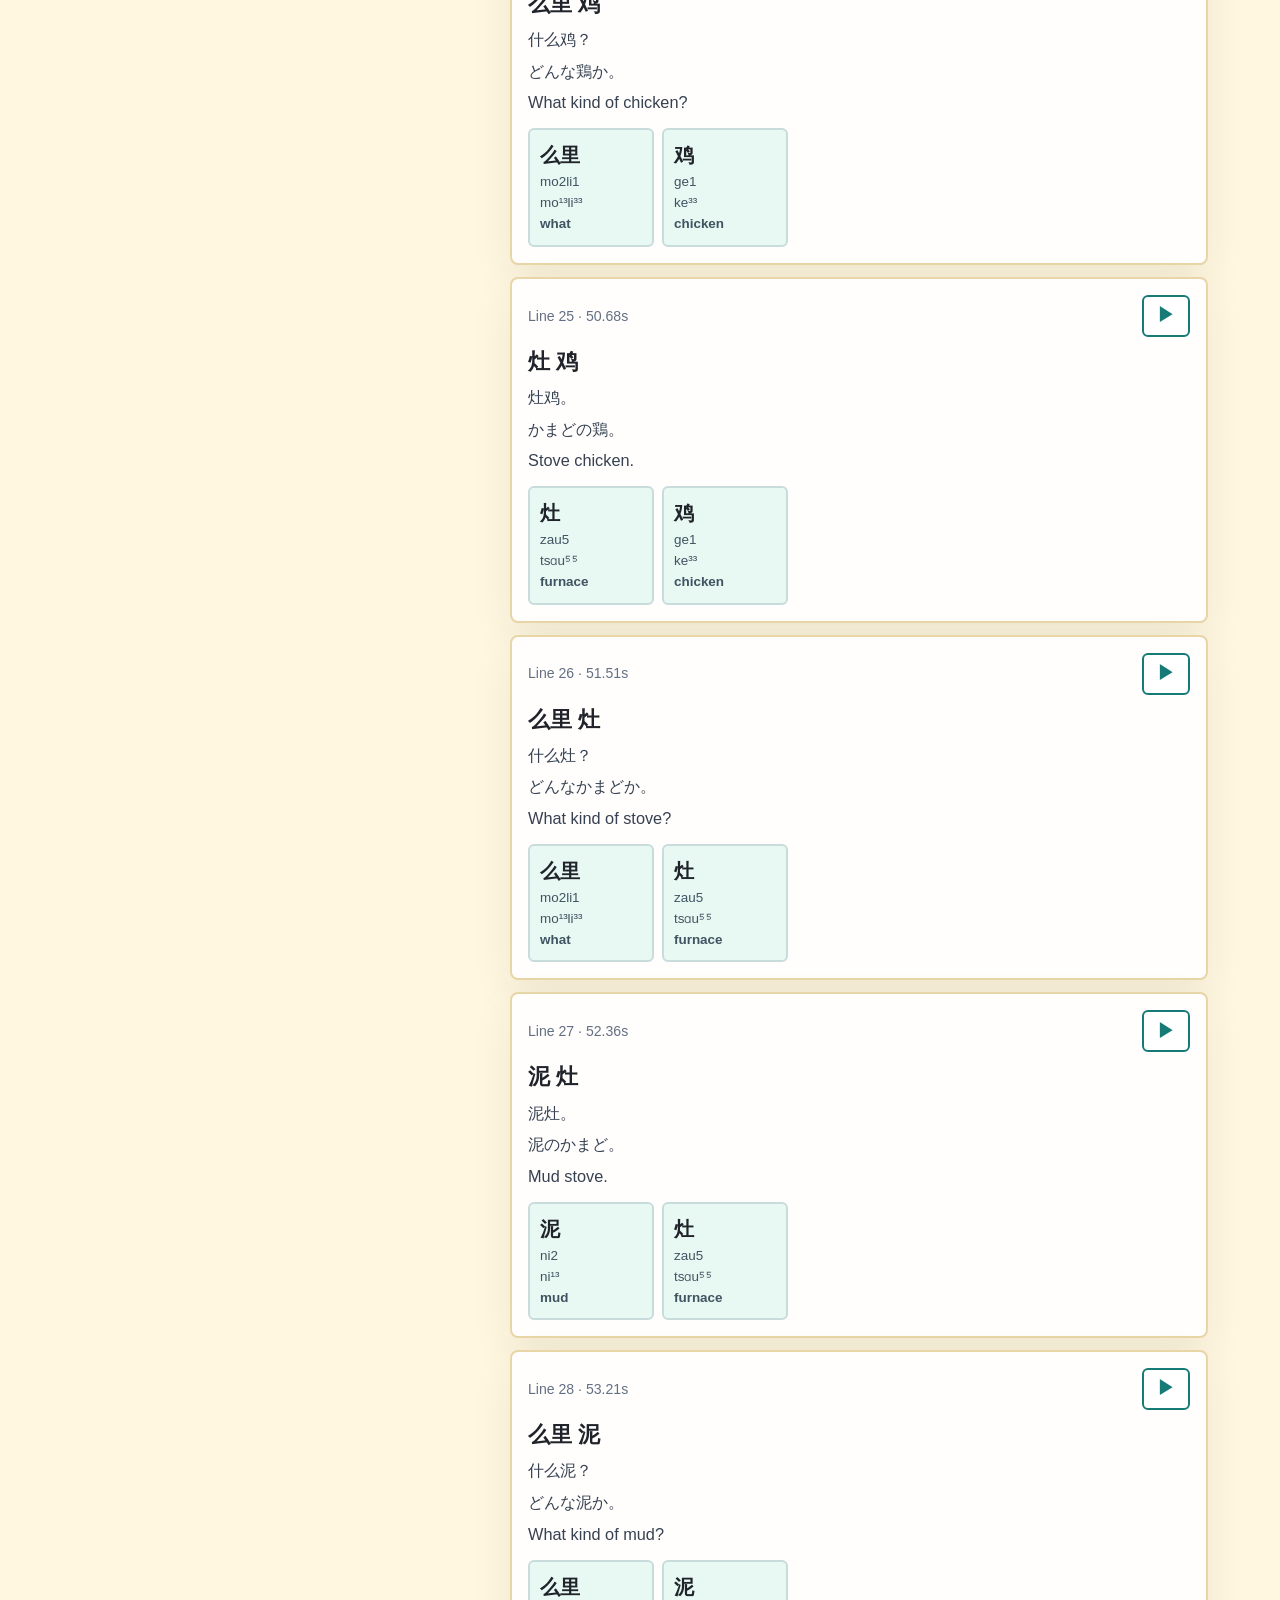
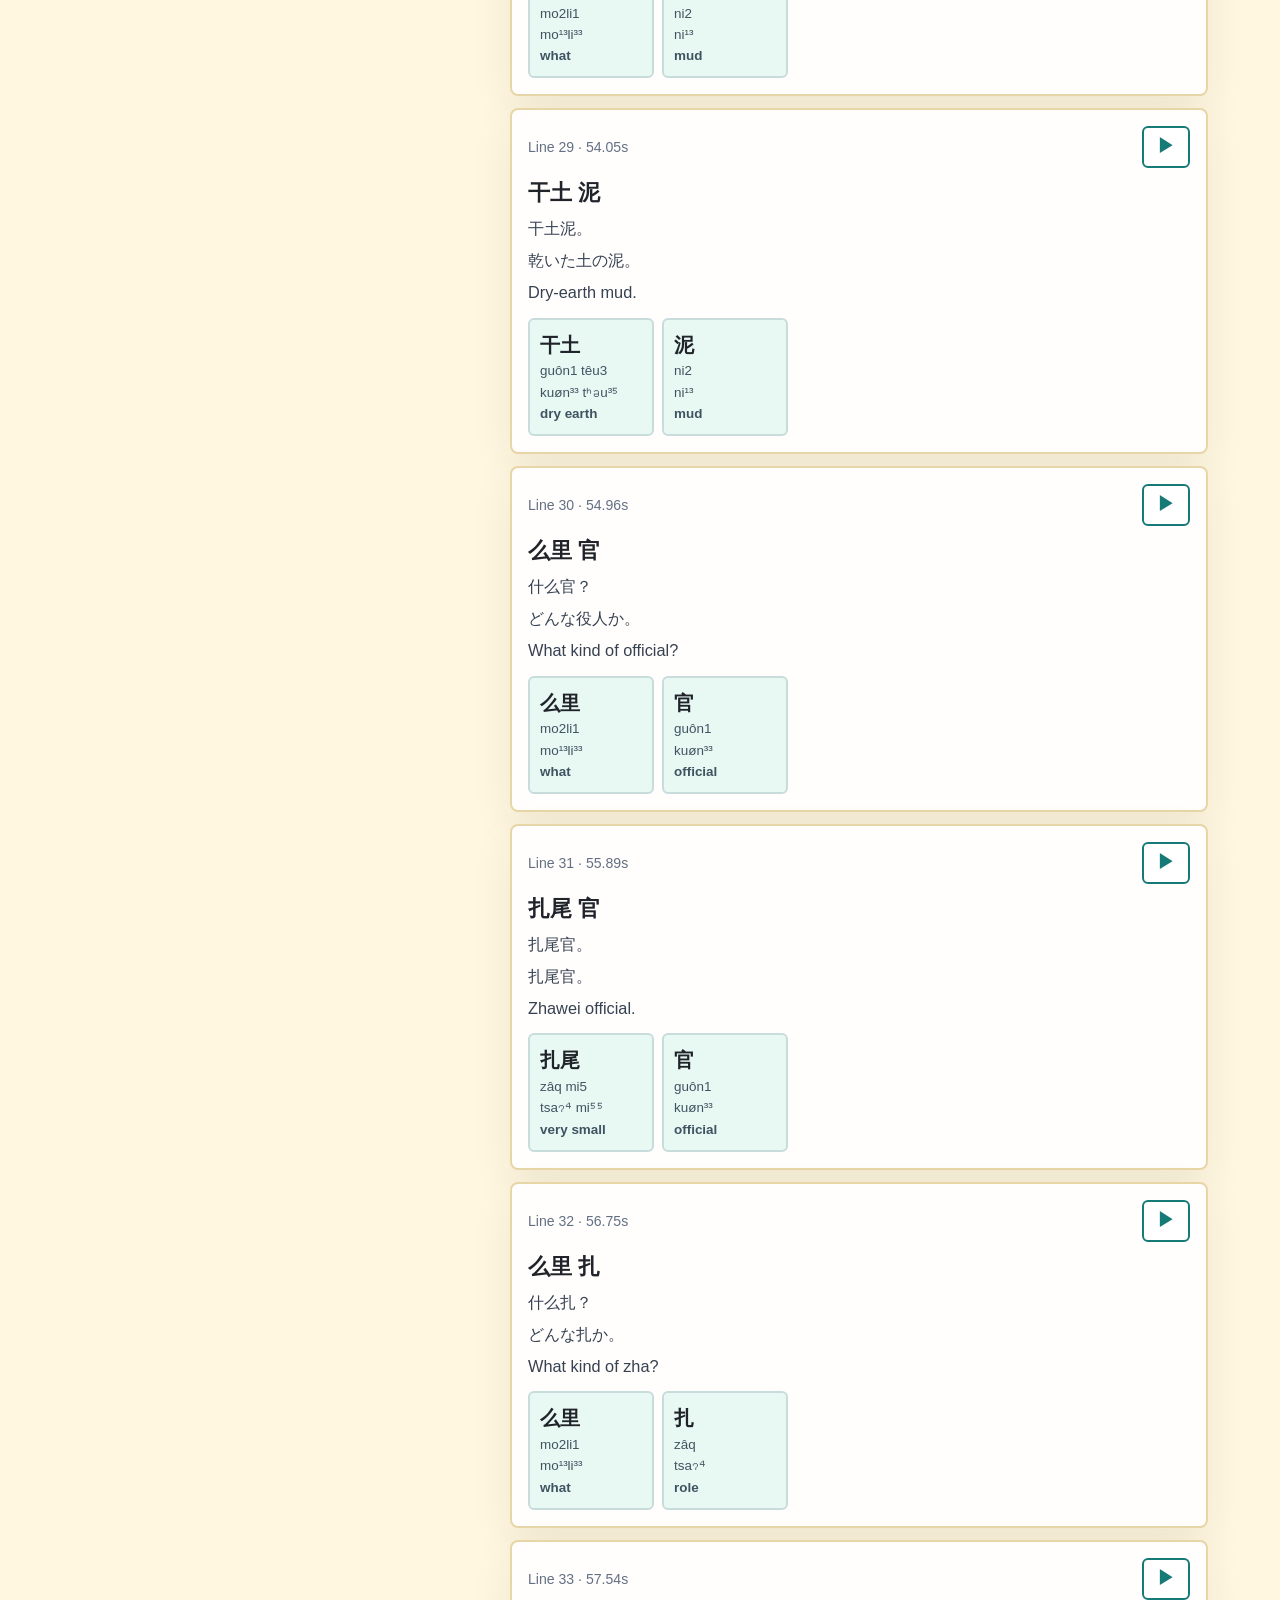
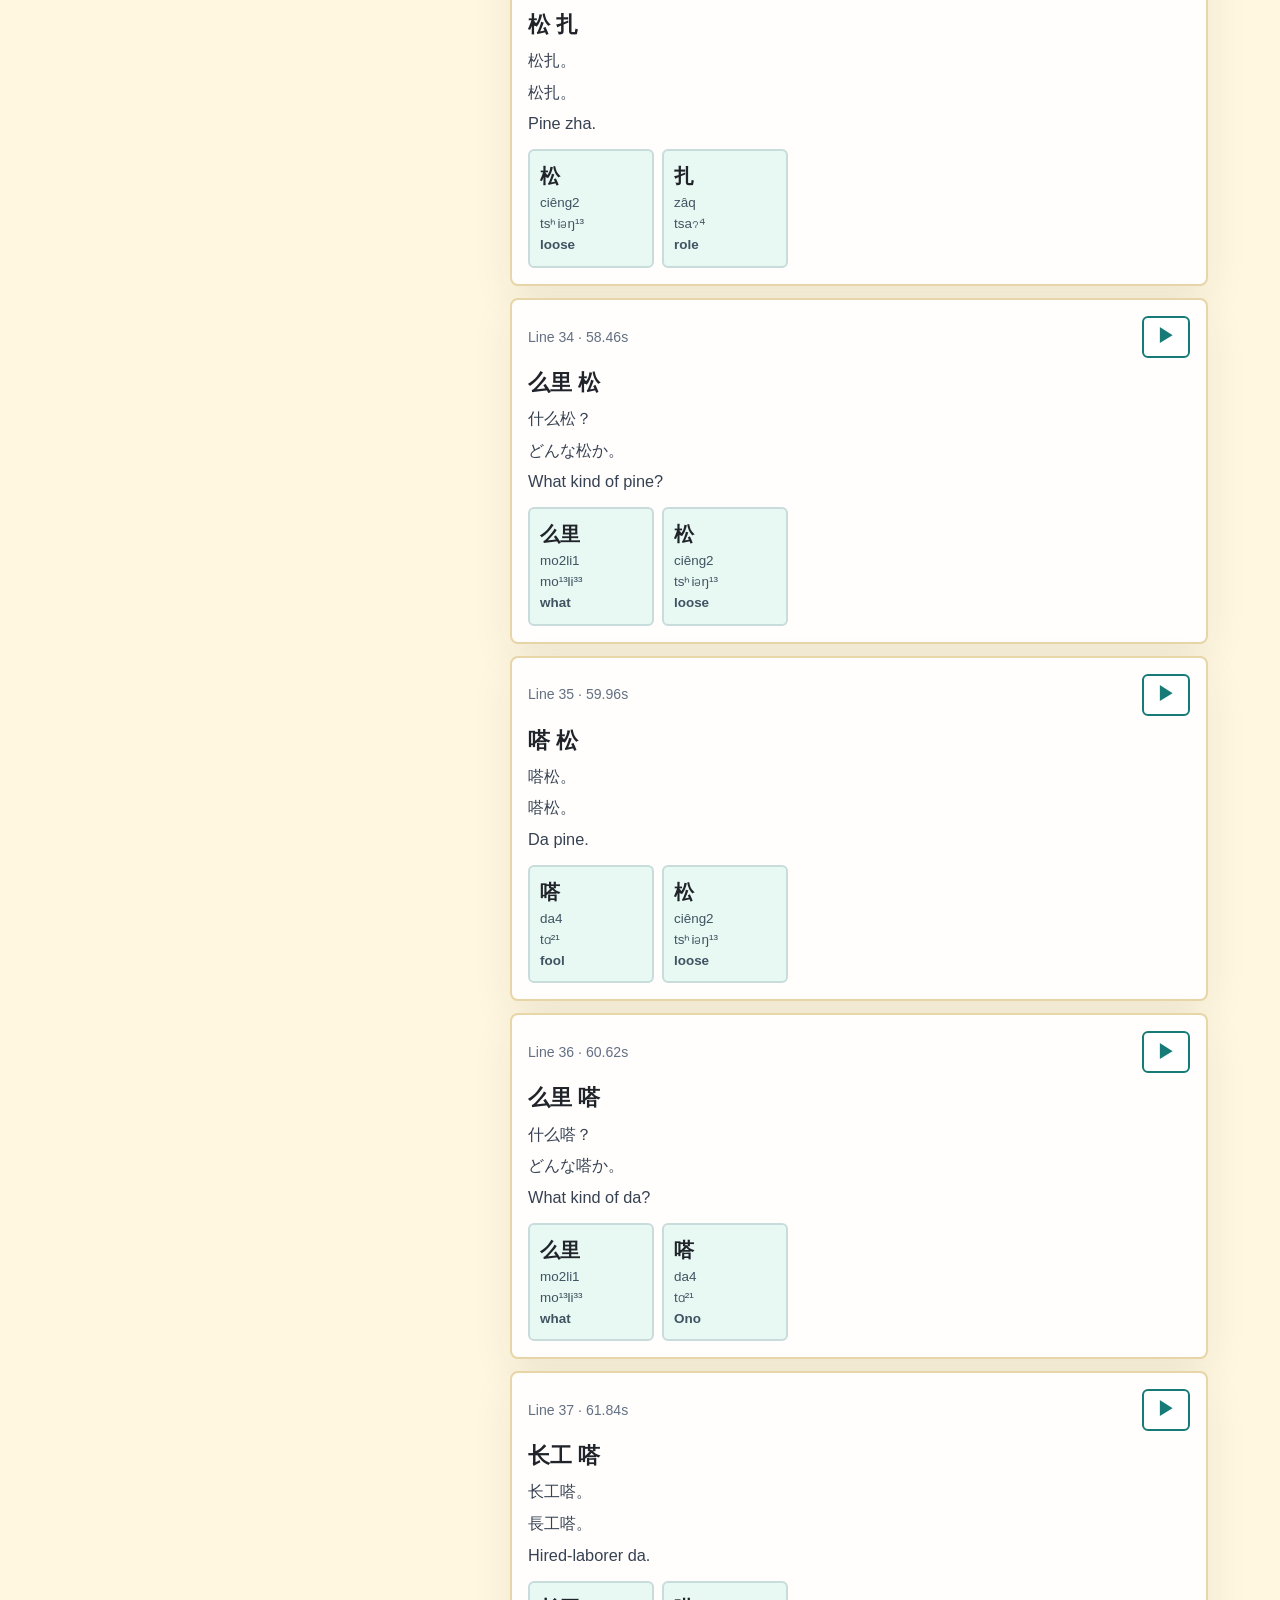
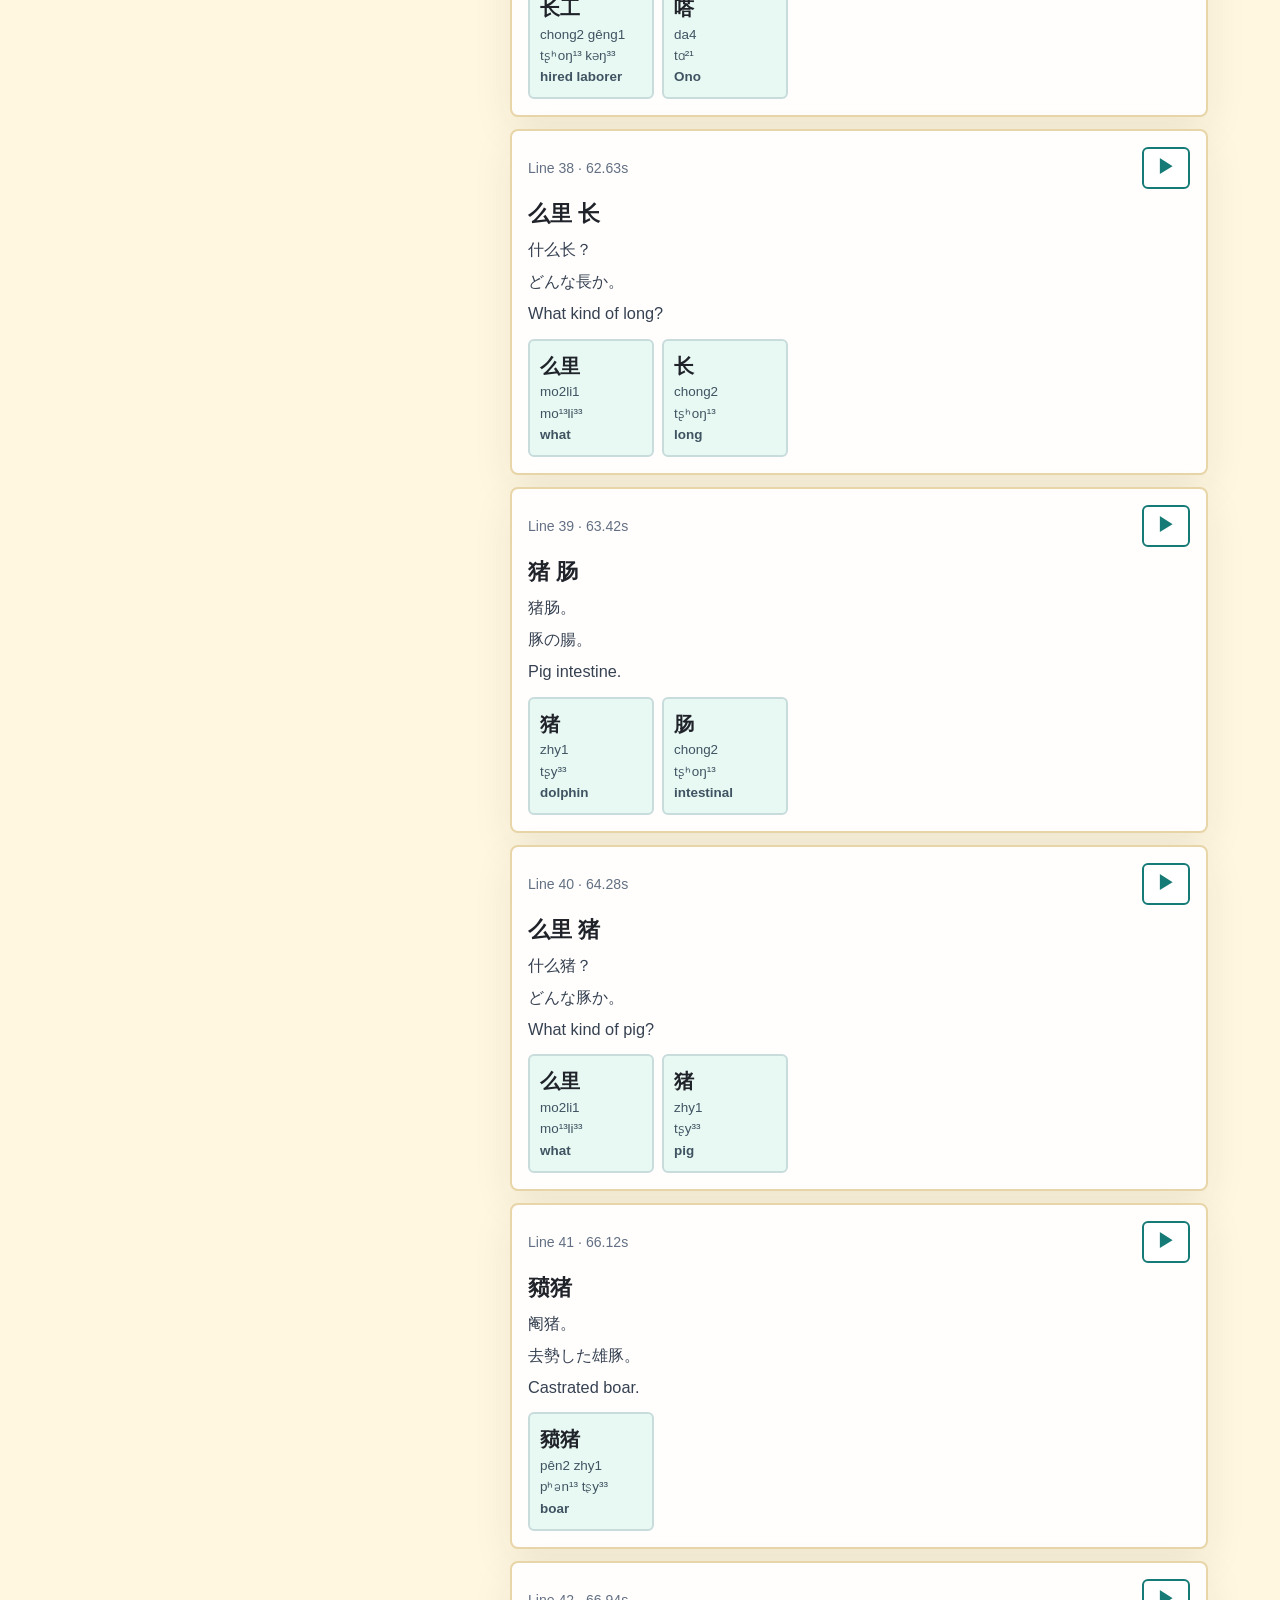
==== commit acb39275: "Make kuaiban page child-friendly" ====
--- a/kuaiban/index.html
+++ b/kuaiban/index.html
@@ -3,16 +3,20 @@
 <head>
   <meta charset="utf-8">
   <meta name="viewport" content="width=device-width, initial-scale=1">
-  <title>平江城关话童谣快板标注资料</title>
-  <meta name="description" content="平江城关话童谣快板的ELAN标注、音视频、逐句翻译与逐词注释展示。">
+  <title>跟我话平江话 gen ngo ua Pianggong fa</title>
+  <meta name="description" content="给小朋友们学习平江话童谣用的互动页面。">
   <link rel="stylesheet" href="styles.css">
 </head>
 <body>
   <header class="site-header">
     <div class="header-inner">
-      <p class="kicker">Pingjiang Chengguan Dialect Corpus</p>
-      <h1>平江城关话童谣快板标注资料</h1>
-      <p class="subtitle">视频・音频・ELAN 分层标注・中日英翻译・逐词 gloss</p>
+      <img class="site-logo" src="assets/kanshiken_shizudai_logo.png" alt="汉使研 logo">
+      <div class="hero-copy">
+        <p class="kicker">小朋友学童谣</p>
+        <h1>跟我话平江话</h1>
+        <p class="roman-title">gen ngo ua Pianggong fa</p>
+        <p class="subtitle">看视频，听一句，跟着念。一起学平江城关话童谣快板。</p>
+      </div>
     </div>
   </header>
 
@@ -20,7 +24,8 @@
     <section class="overview">
       <div class="meta-panel">
         <p class="section-label">Metadata</p>
-        <h2 id="pageTitle">平江城关话童谣快板标注资料</h2>
+        <h2 id="pageTitle">跟我话平江话 gen ngo ua Pianggong fa</h2>
+        <p class="kid-note">这是给小朋友们学习童谣用的页面。点每一句的 ▶，看视频、听声音，再跟着读。</p>
         <div id="metaGrid" class="meta-grid"></div>
       </div>
     </section>
--- a/kuaiban/styles.css
+++ b/kuaiban/styles.css
@@ -1,16 +1,19 @@
 :root {
-  --bg: #f6f4ef;
+  --bg: #fff7df;
   --paper: #fffefd;
   --ink: #20242a;
   --muted: #637083;
-  --line: #ddd7cc;
-  --soft: #ece7dc;
-  --accent: #9b2f29;
-  --accent-dark: #6f211d;
-  --teal: #17696b;
-  --teal-soft: #e5f2f2;
-  --gold: #c58a1e;
-  --active: #fff5cf;
+  --line: #e8d5a8;
+  --soft: #fff1bd;
+  --accent: #e54d2e;
+  --accent-dark: #a83622;
+  --teal: #167a76;
+  --teal-soft: #e8f8f3;
+  --gold: #ffbd2e;
+  --sky: #4d97ff;
+  --leaf: #5fbf45;
+  --pink: #f577b8;
+  --active: #fff1a8;
   --shadow: 0 14px 40px rgba(32, 36, 42, .08);
 }
 
@@ -27,20 +30,35 @@
 }
 
 .site-header {
-  background: linear-gradient(135deg, var(--accent-dark), #243f43);
+  background:
+    radial-gradient(circle at 12% 18%, rgba(255, 255, 255, .55), transparent 22%),
+    linear-gradient(135deg, #ffbd2e 0%, #ff7d4d 38%, #4d97ff 100%);
   color: white;
 }
 
 .header-inner {
+  display: grid;
+  grid-template-columns: 140px minmax(0, 1fr);
+  gap: 22px;
+  align-items: center;
   max-width: 1180px;
   margin: 0 auto;
-  padding: 42px 22px 34px;
+  padding: 30px 22px;
+}
+
+.site-logo {
+  width: 140px;
+  height: 140px;
+  object-fit: contain;
+  border-radius: 50%;
+  background: white;
+  box-shadow: 0 10px 26px rgba(90, 45, 20, .2);
 }
 
 .kicker,
 .section-label {
   margin: 0 0 8px;
-  color: var(--gold);
+  color: var(--accent);
   font-size: .82rem;
   font-weight: 700;
   letter-spacing: .08em;
@@ -49,9 +67,10 @@
 
 h1 {
   margin: 0;
-  font-size: clamp(2rem, 5vw, 4.4rem);
+  font-size: clamp(2.2rem, 6vw, 5rem);
   line-height: 1.08;
   letter-spacing: 0;
+  text-shadow: 0 3px 12px rgba(90, 40, 20, .22);
 }
 
 h2 {
@@ -62,9 +81,17 @@
 
 .subtitle {
   max-width: 720px;
-  margin: 14px 0 0;
-  color: #f7eee6;
-  font-size: 1.05rem;
+  margin: 10px 0 0;
+  color: #fffaf0;
+  font-size: 1.22rem;
+  font-weight: 700;
+}
+
+.roman-title {
+  margin: 8px 0 0;
+  color: #fff;
+  font-size: clamp(1.35rem, 3vw, 2.25rem);
+  font-weight: 800;
 }
 
 main {
@@ -90,7 +117,7 @@
 .study-sidebar,
 .phrase {
   background: var(--paper);
-  border: 1px solid var(--line);
+  border: 2px solid var(--line);
   border-radius: 8px;
   box-shadow: var(--shadow);
 }
@@ -126,7 +153,7 @@
 }
 
 button {
-  border: 1px solid var(--line);
+  border: 2px solid var(--line);
   border-radius: 6px;
   background: white;
   color: var(--ink);
@@ -135,8 +162,9 @@
 }
 
 .transport button {
-  min-height: 40px;
-  font-weight: 700;
+  min-height: 48px;
+  font-weight: 700;
+  font-size: 1.15rem;
 }
 
 #playBtn,
@@ -150,6 +178,16 @@
   padding: 18px;
 }
 
+.kid-note {
+  margin: 0 0 14px;
+  padding: 12px 14px;
+  border-radius: 8px;
+  background: #e8f8f3;
+  color: #145553;
+  font-size: 1.06rem;
+  font-weight: 700;
+}
+
 .meta-grid {
   display: grid;
   grid-template-columns: repeat(auto-fit, minmax(170px, 1fr));
@@ -159,9 +197,9 @@
 .meta-item {
   min-height: 70px;
   padding: 10px;
-  border: 1px solid var(--line);
+  border: 2px solid var(--line);
   border-radius: 6px;
-  background: #faf7f0;
+  background: #fff9e8;
 }
 
 .meta-name {
@@ -194,8 +232,8 @@
 
 .search input {
   width: 100%;
-  min-height: 40px;
-  border: 1px solid var(--line);
+  min-height: 46px;
+  border: 2px solid var(--line);
   border-radius: 6px;
   padding: 8px 10px;
   font: inherit;
@@ -208,7 +246,7 @@
 }
 
 .toggle {
-  min-height: 40px;
+  min-height: 46px;
   padding: 7px 10px;
   font-weight: 700;
 }
@@ -231,7 +269,7 @@
 }
 
 .current-line .tx {
-  font-size: 1.45rem;
+  font-size: 1.65rem;
 }
 
 .phrase-list {
@@ -240,12 +278,12 @@
 }
 
 .phrase {
-  padding: 14px;
+  padding: 16px;
 }
 
 .phrase.active {
   background: var(--active);
-  border-color: #d1a043;
+  border-color: var(--gold);
 }
 
 .phrase-head {
@@ -258,16 +296,17 @@
 }
 
 .jump {
-  min-width: 38px;
-  min-height: 32px;
+  min-width: 48px;
+  min-height: 42px;
   border-color: var(--teal);
   color: var(--teal);
   font-weight: 800;
+  font-size: 1.1rem;
 }
 
 .tx {
   margin: 8px 0 5px;
-  font-size: 1.16rem;
+  font-size: 1.35rem;
   font-weight: 800;
 }
 
@@ -279,6 +318,7 @@
 .translation {
   margin: 6px 0;
   color: #364151;
+  font-size: 1.02rem;
 }
 
 .words {
@@ -289,16 +329,17 @@
 }
 
 .word {
-  padding: 8px;
-  border: 1px solid #c7dcdb;
+  padding: 10px;
+  border: 2px solid #c7dcdb;
   border-radius: 6px;
   background: var(--teal-soft);
+  cursor: pointer;
 }
 
 .word .han {
   display: block;
   font-weight: 800;
-  font-size: 1.05rem;
+  font-size: 1.22rem;
 }
 
 .word span:not(.han) {
@@ -387,6 +428,16 @@
 }
 
 @media (max-width: 880px) {
+  .header-inner {
+    grid-template-columns: 84px minmax(0, 1fr);
+    gap: 12px;
+  }
+
+  .site-logo {
+    width: 84px;
+    height: 84px;
+  }
+
   main {
     padding: 14px;
   }
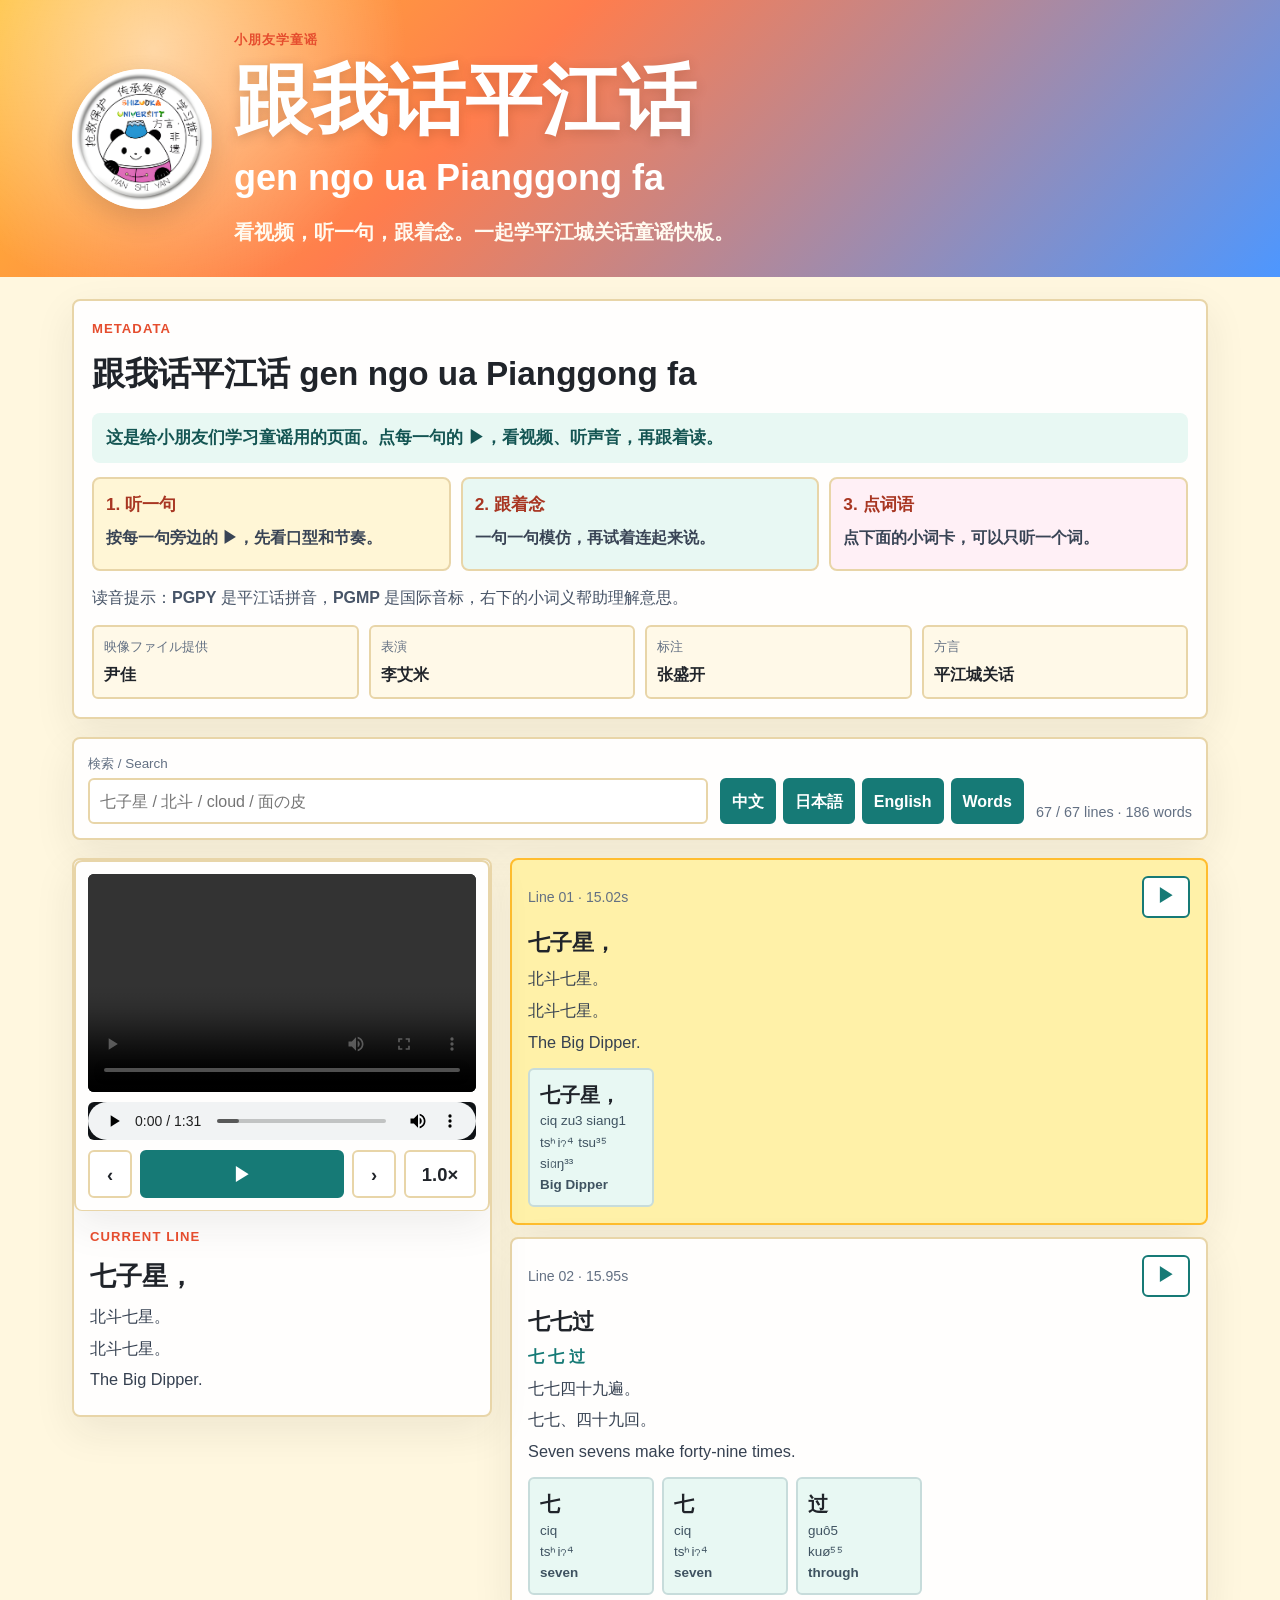
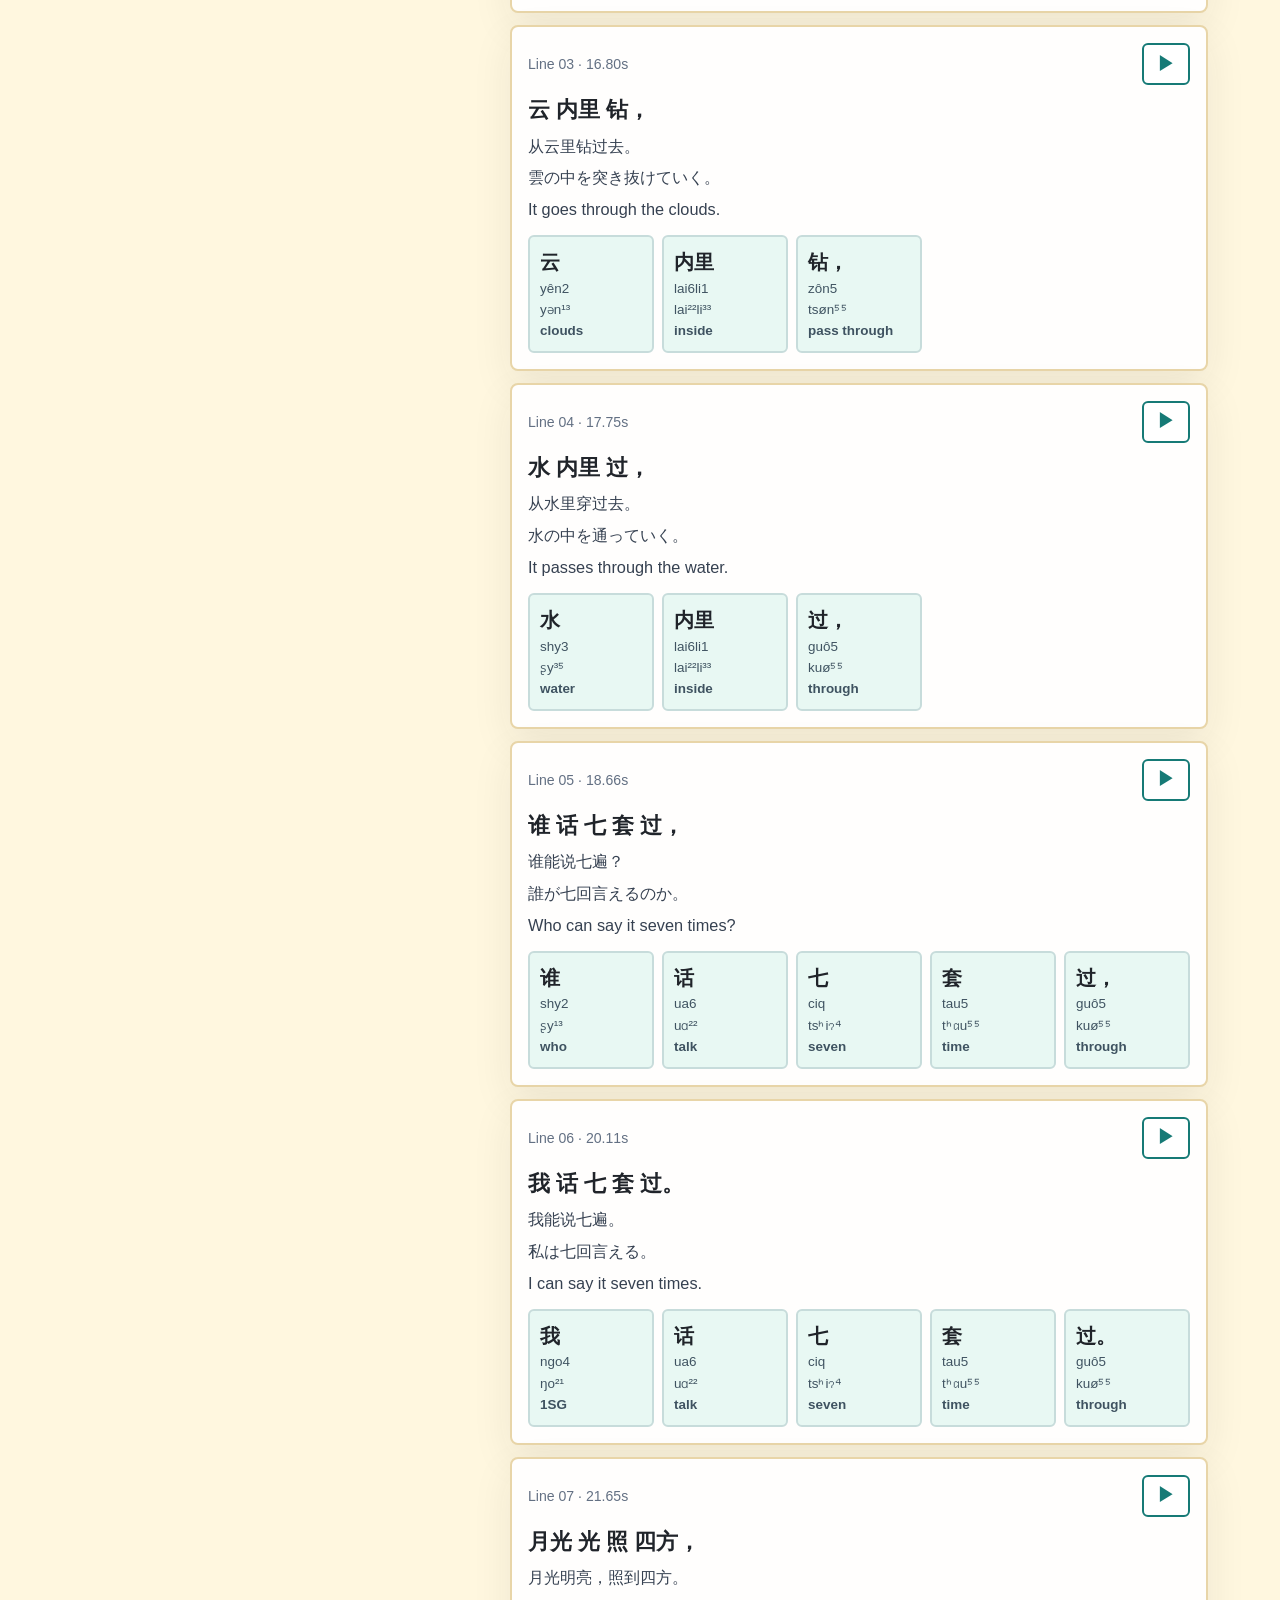
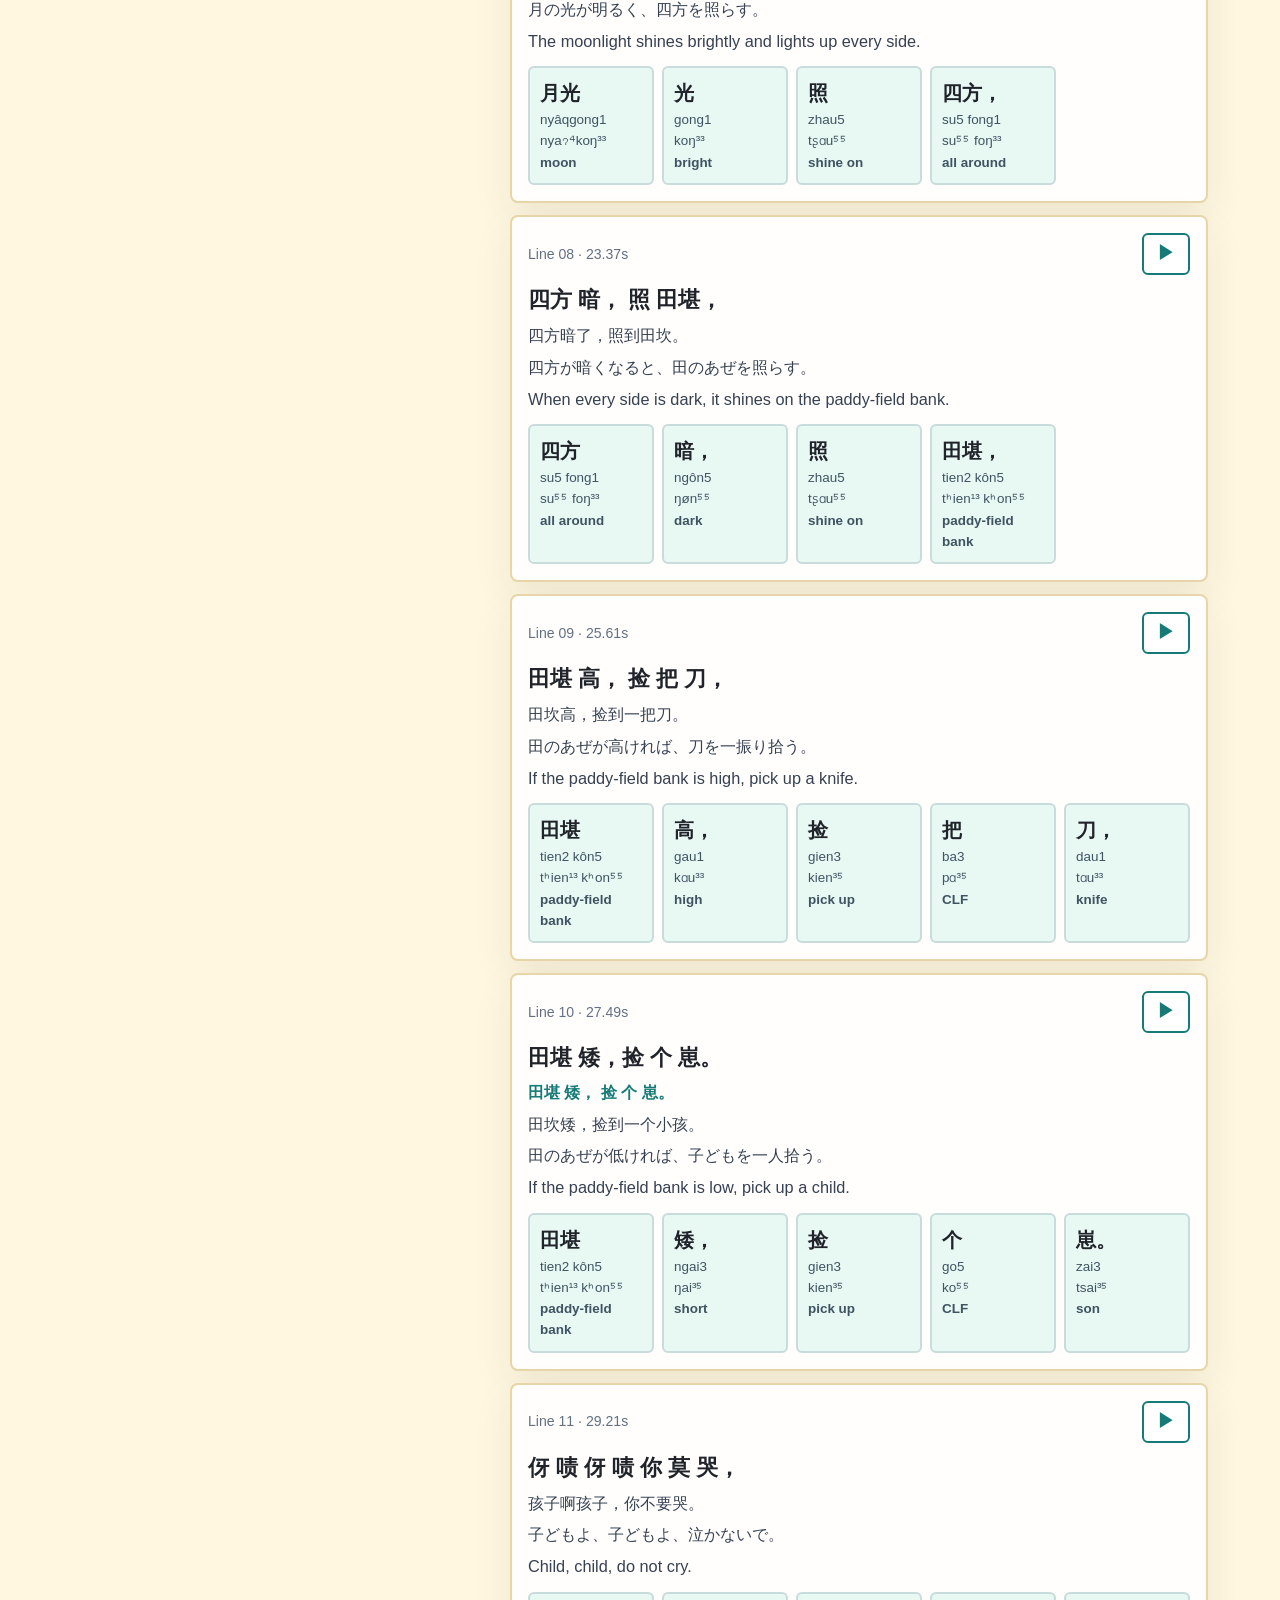
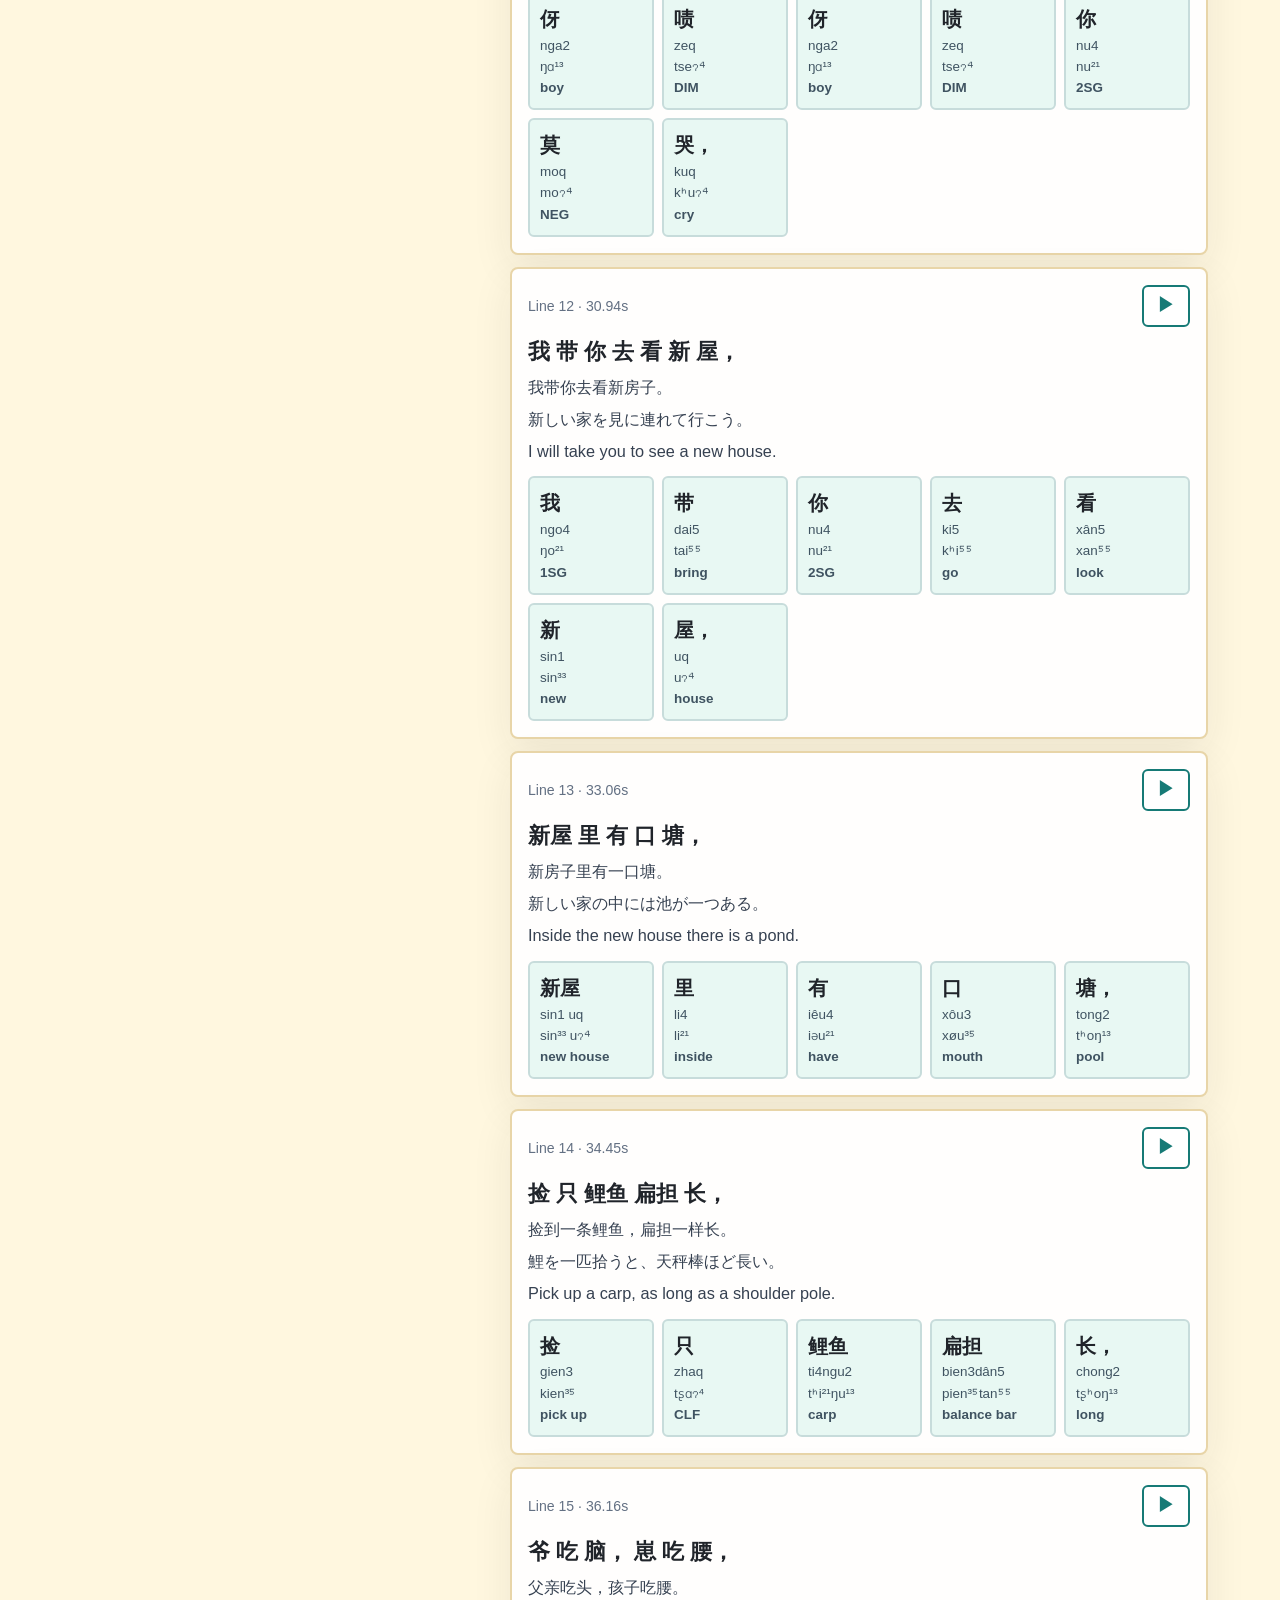
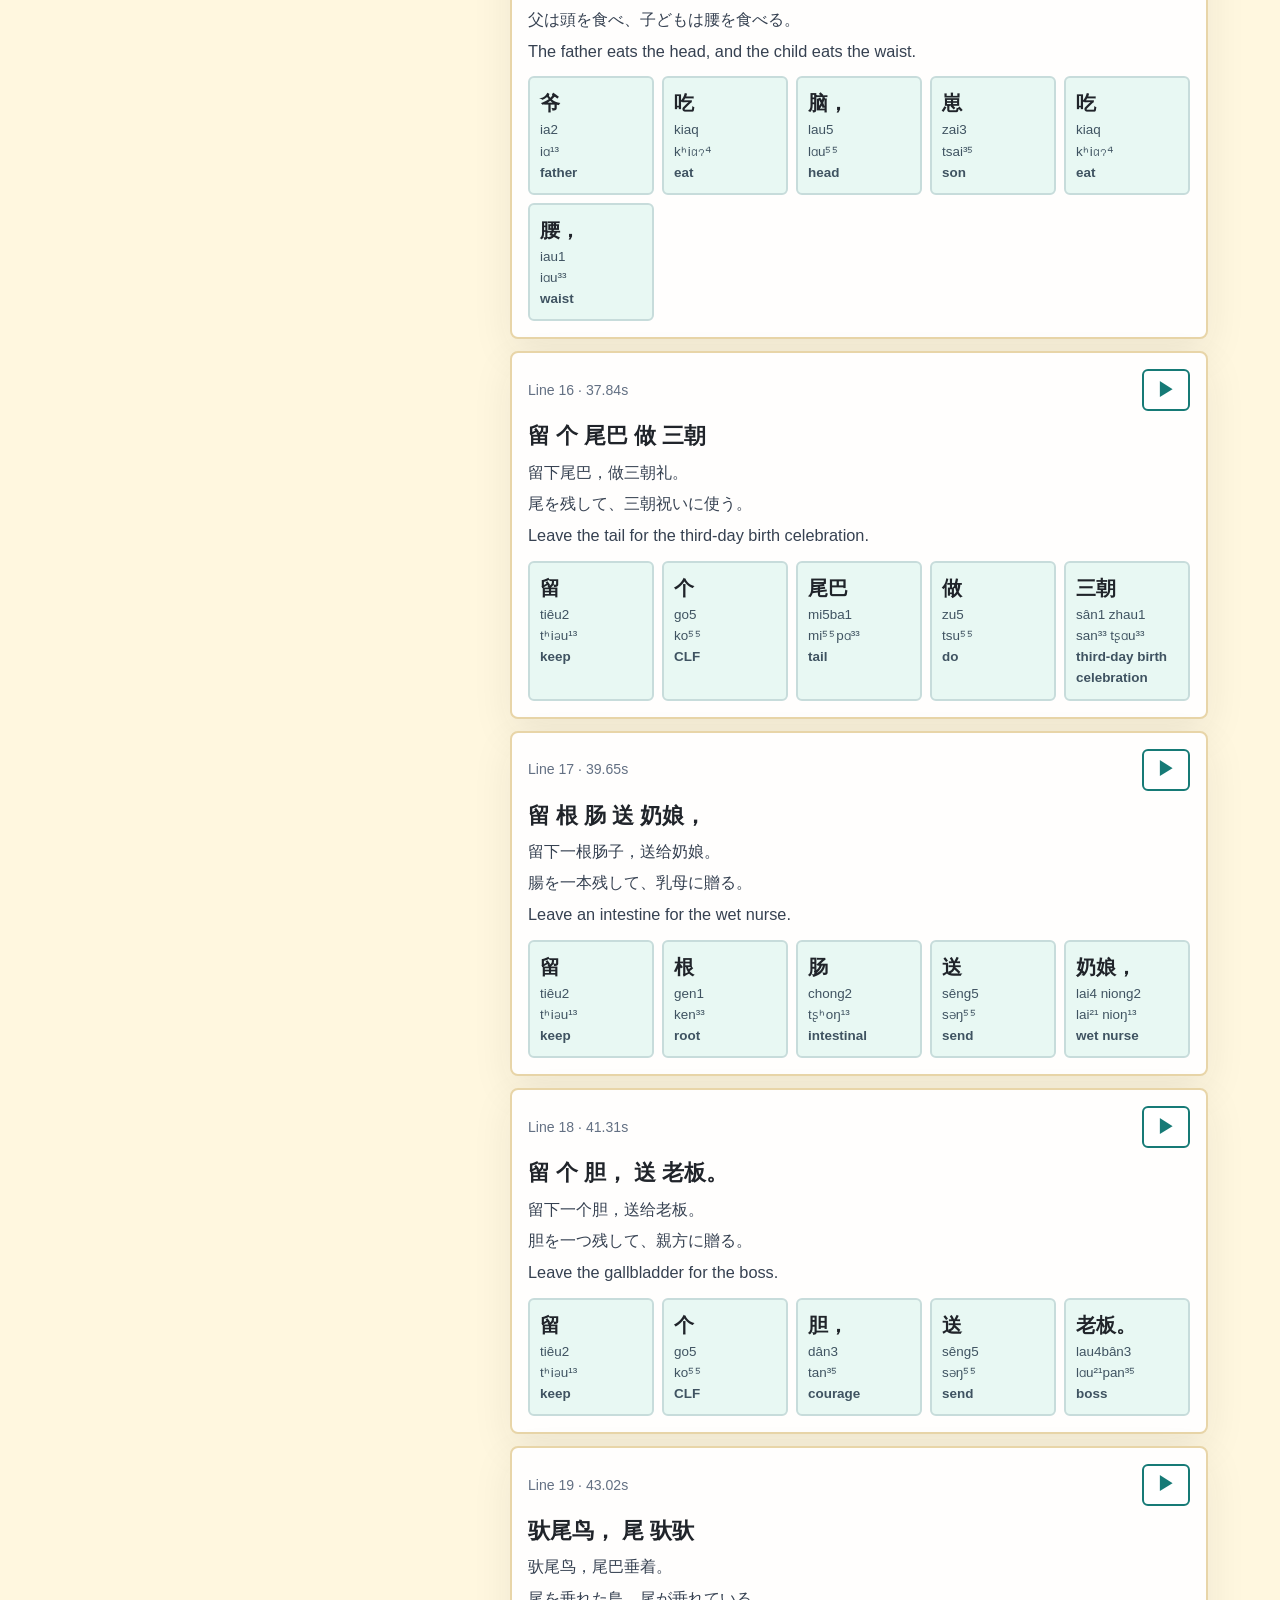
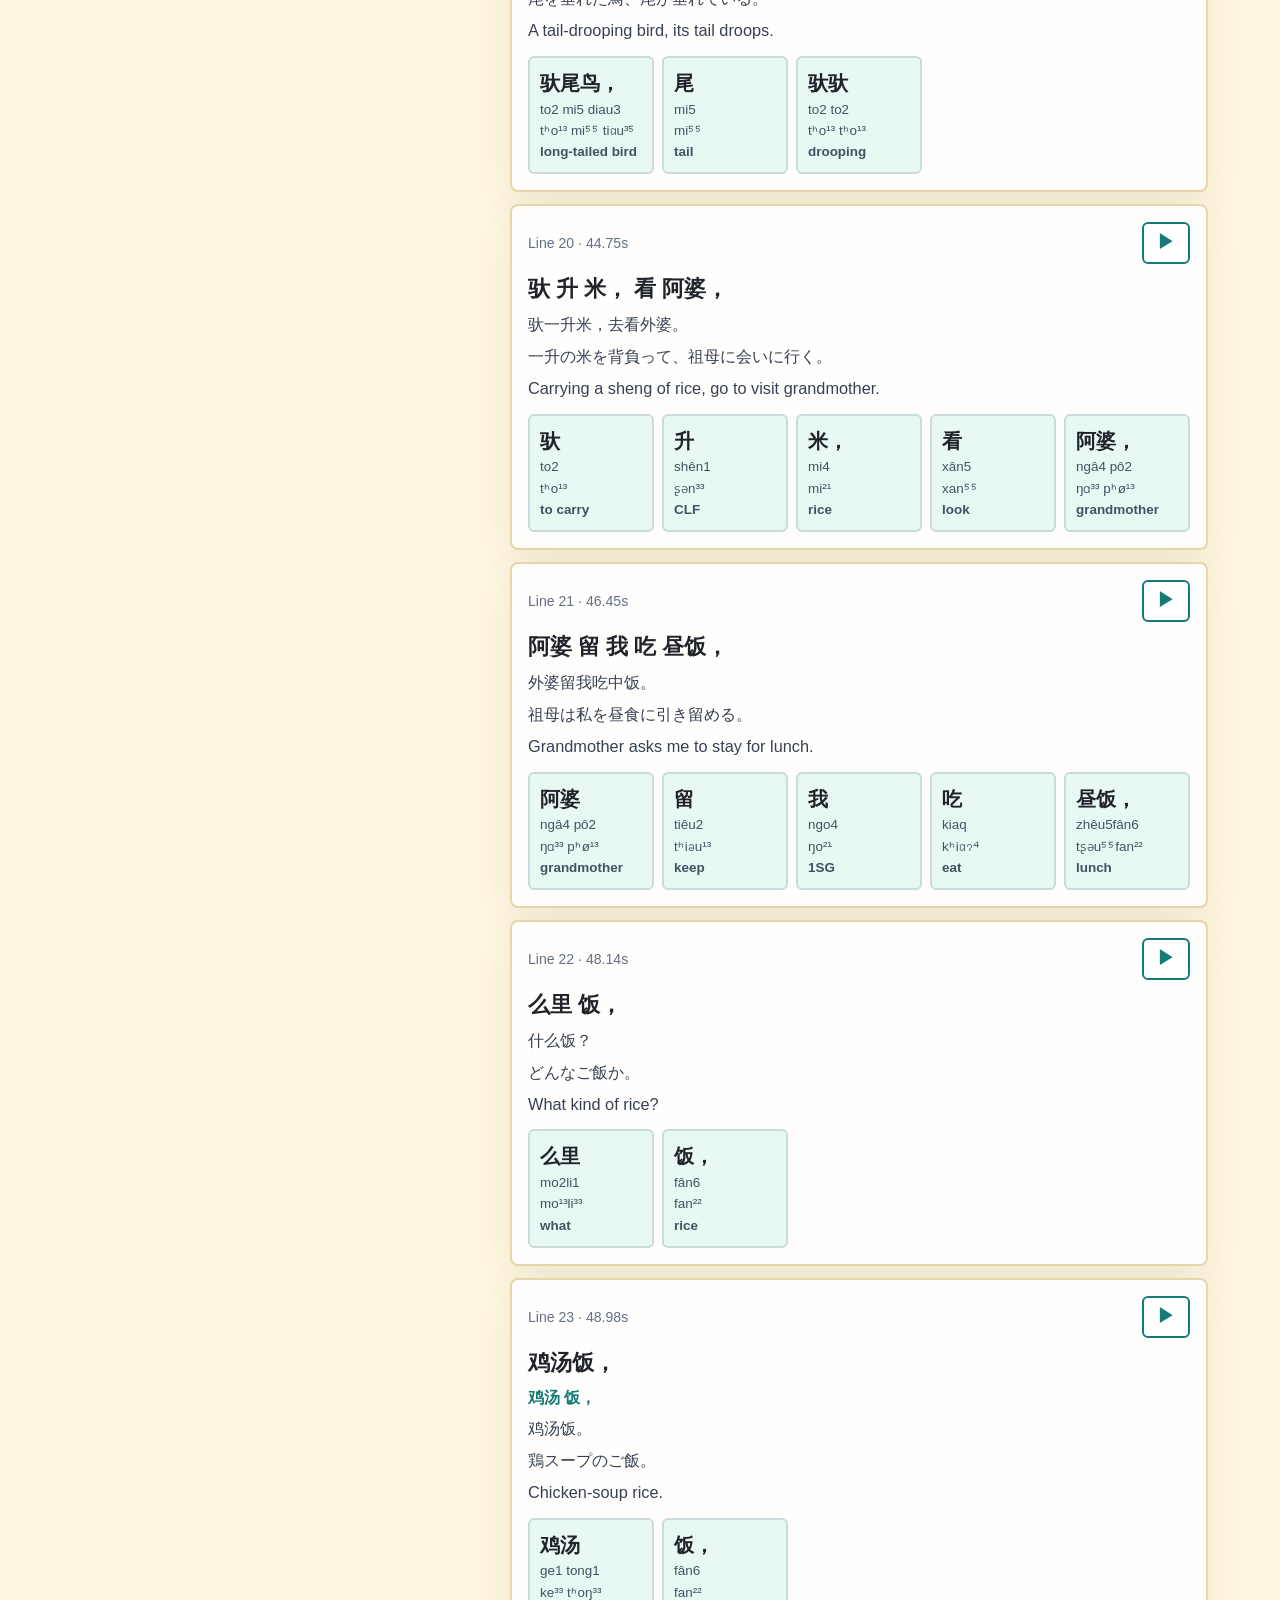
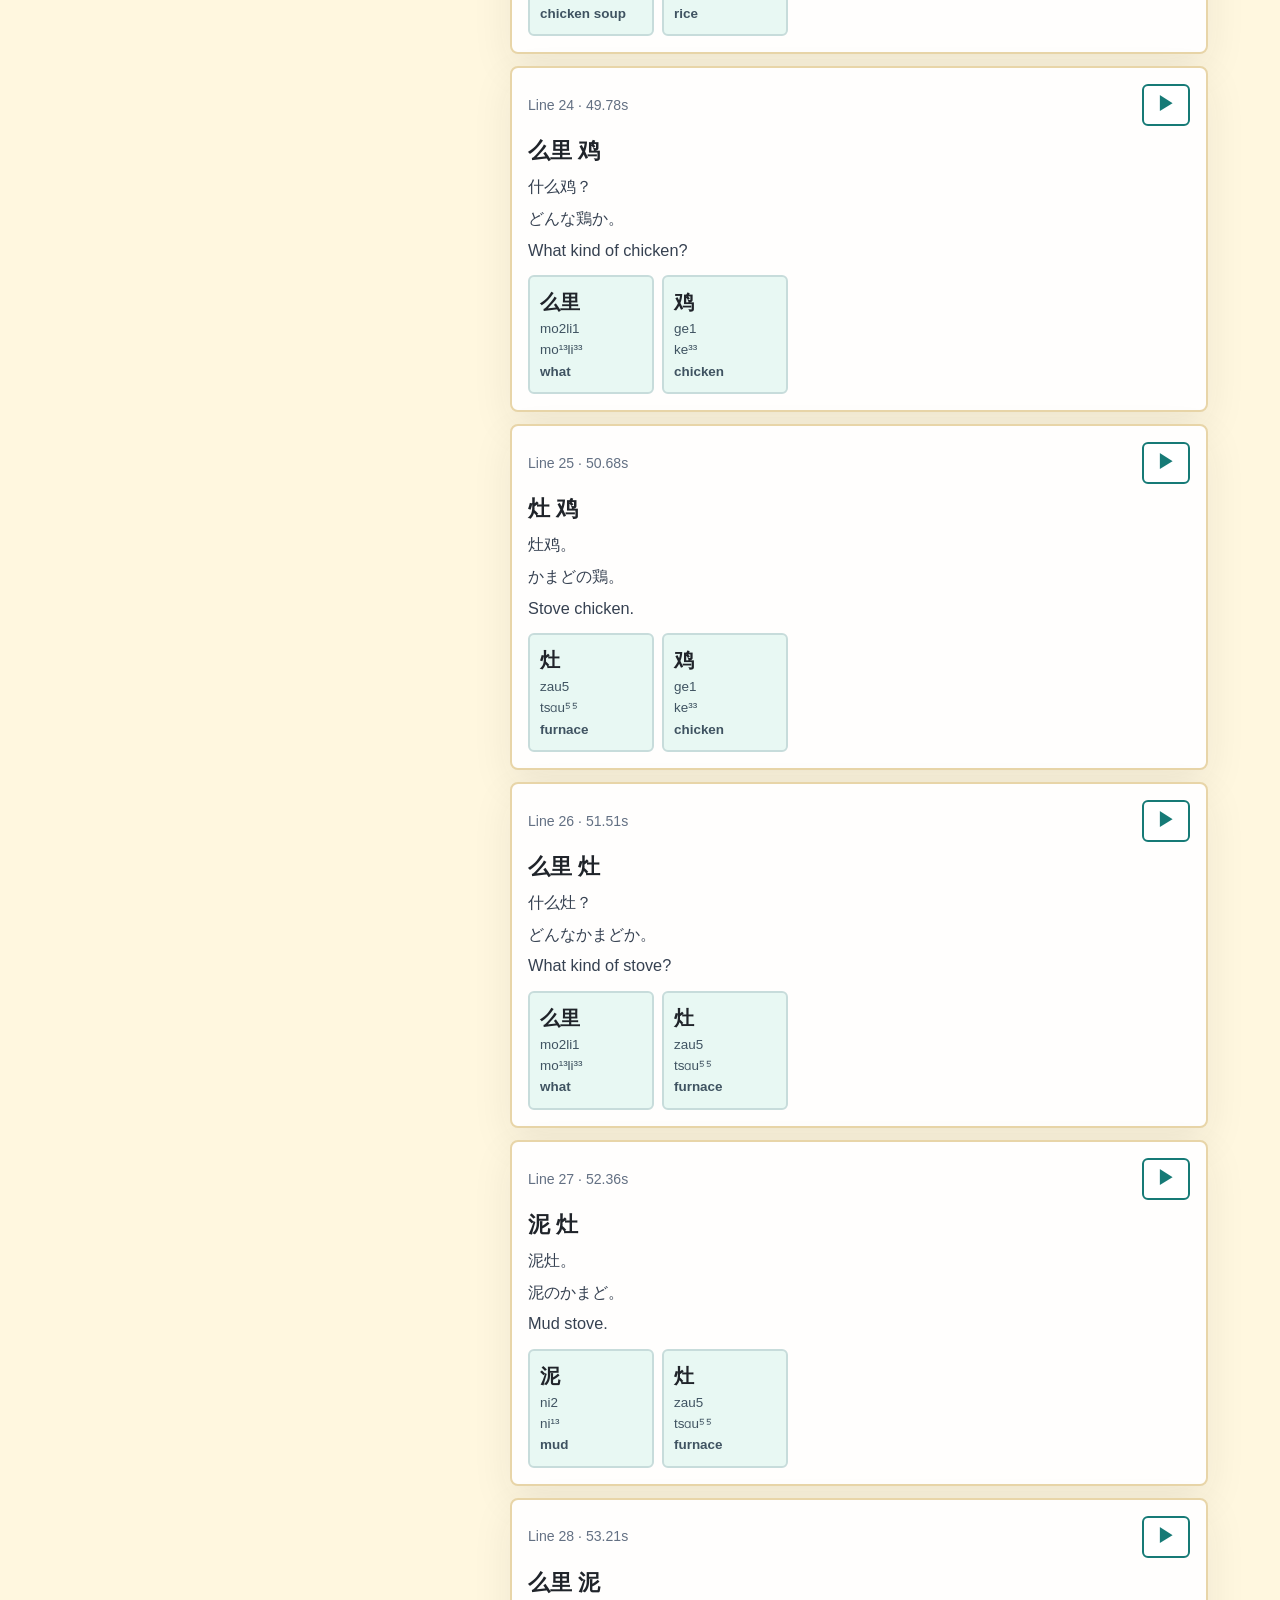
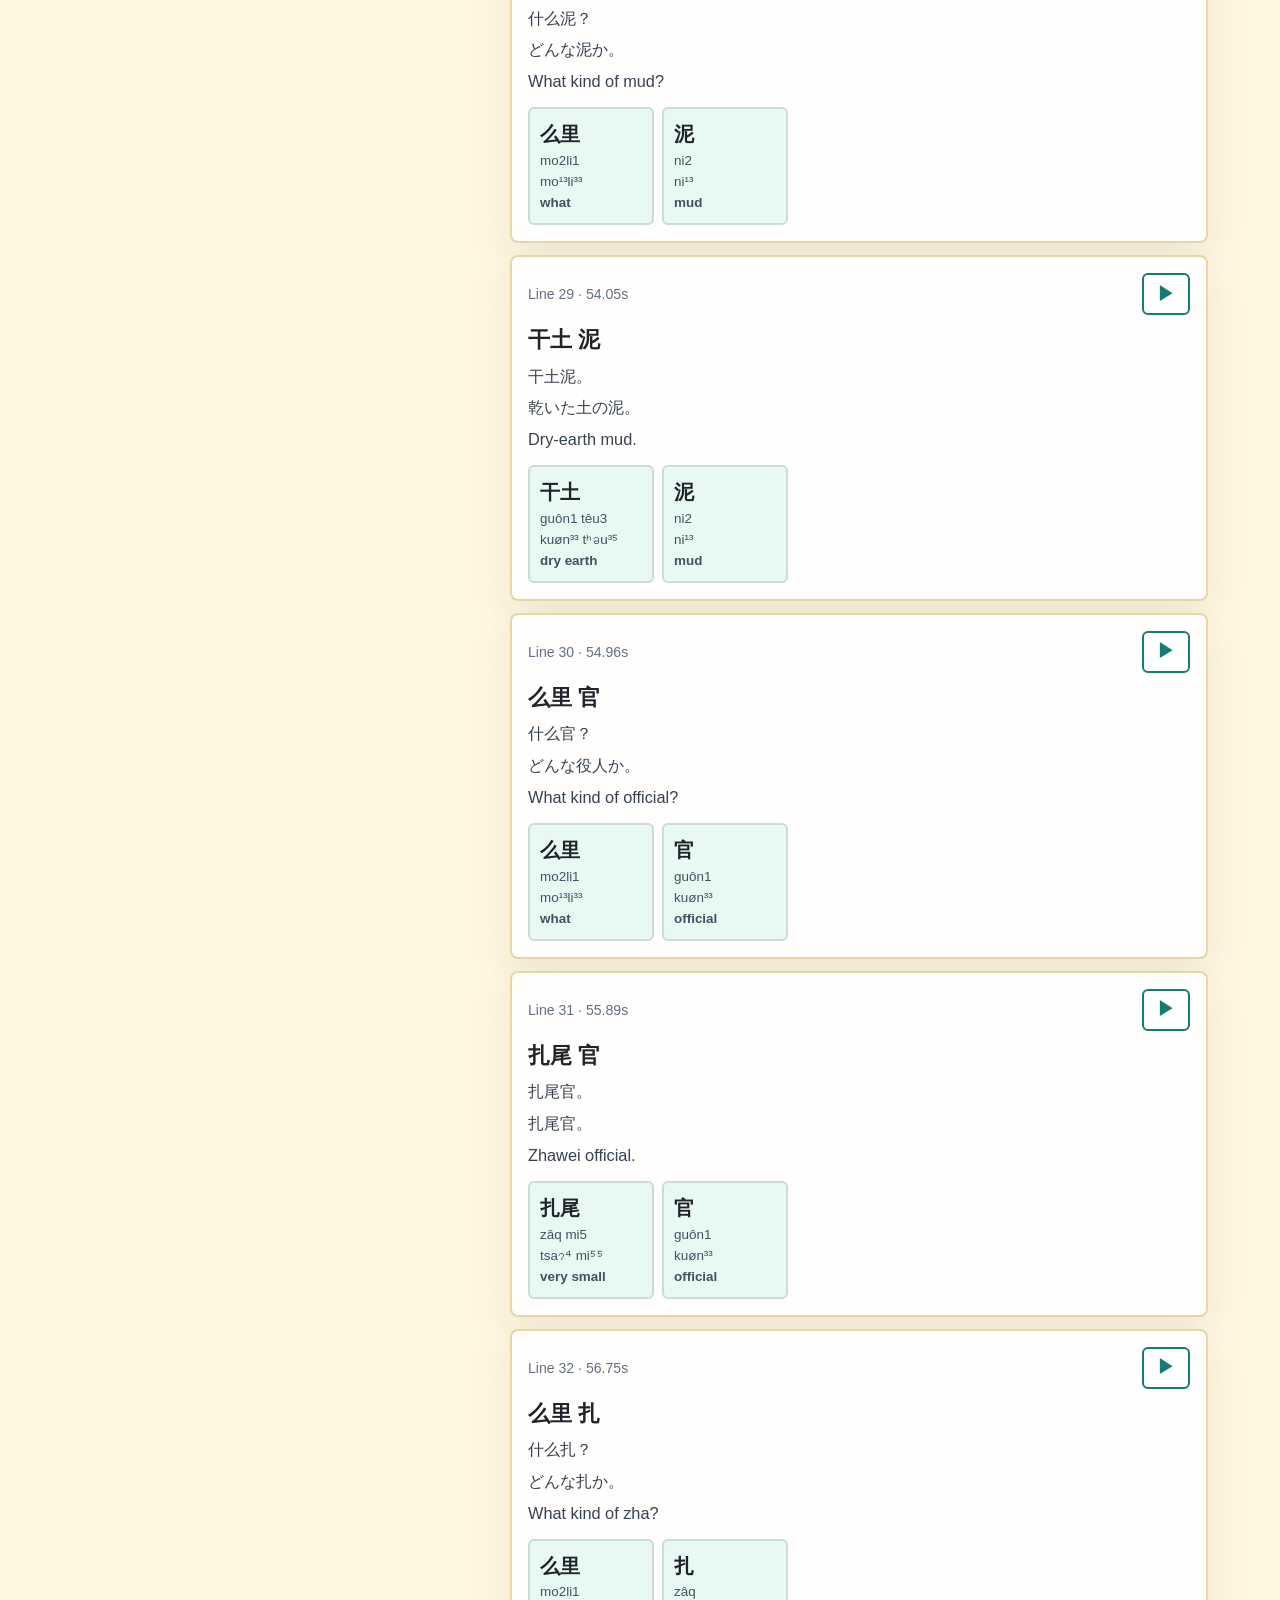
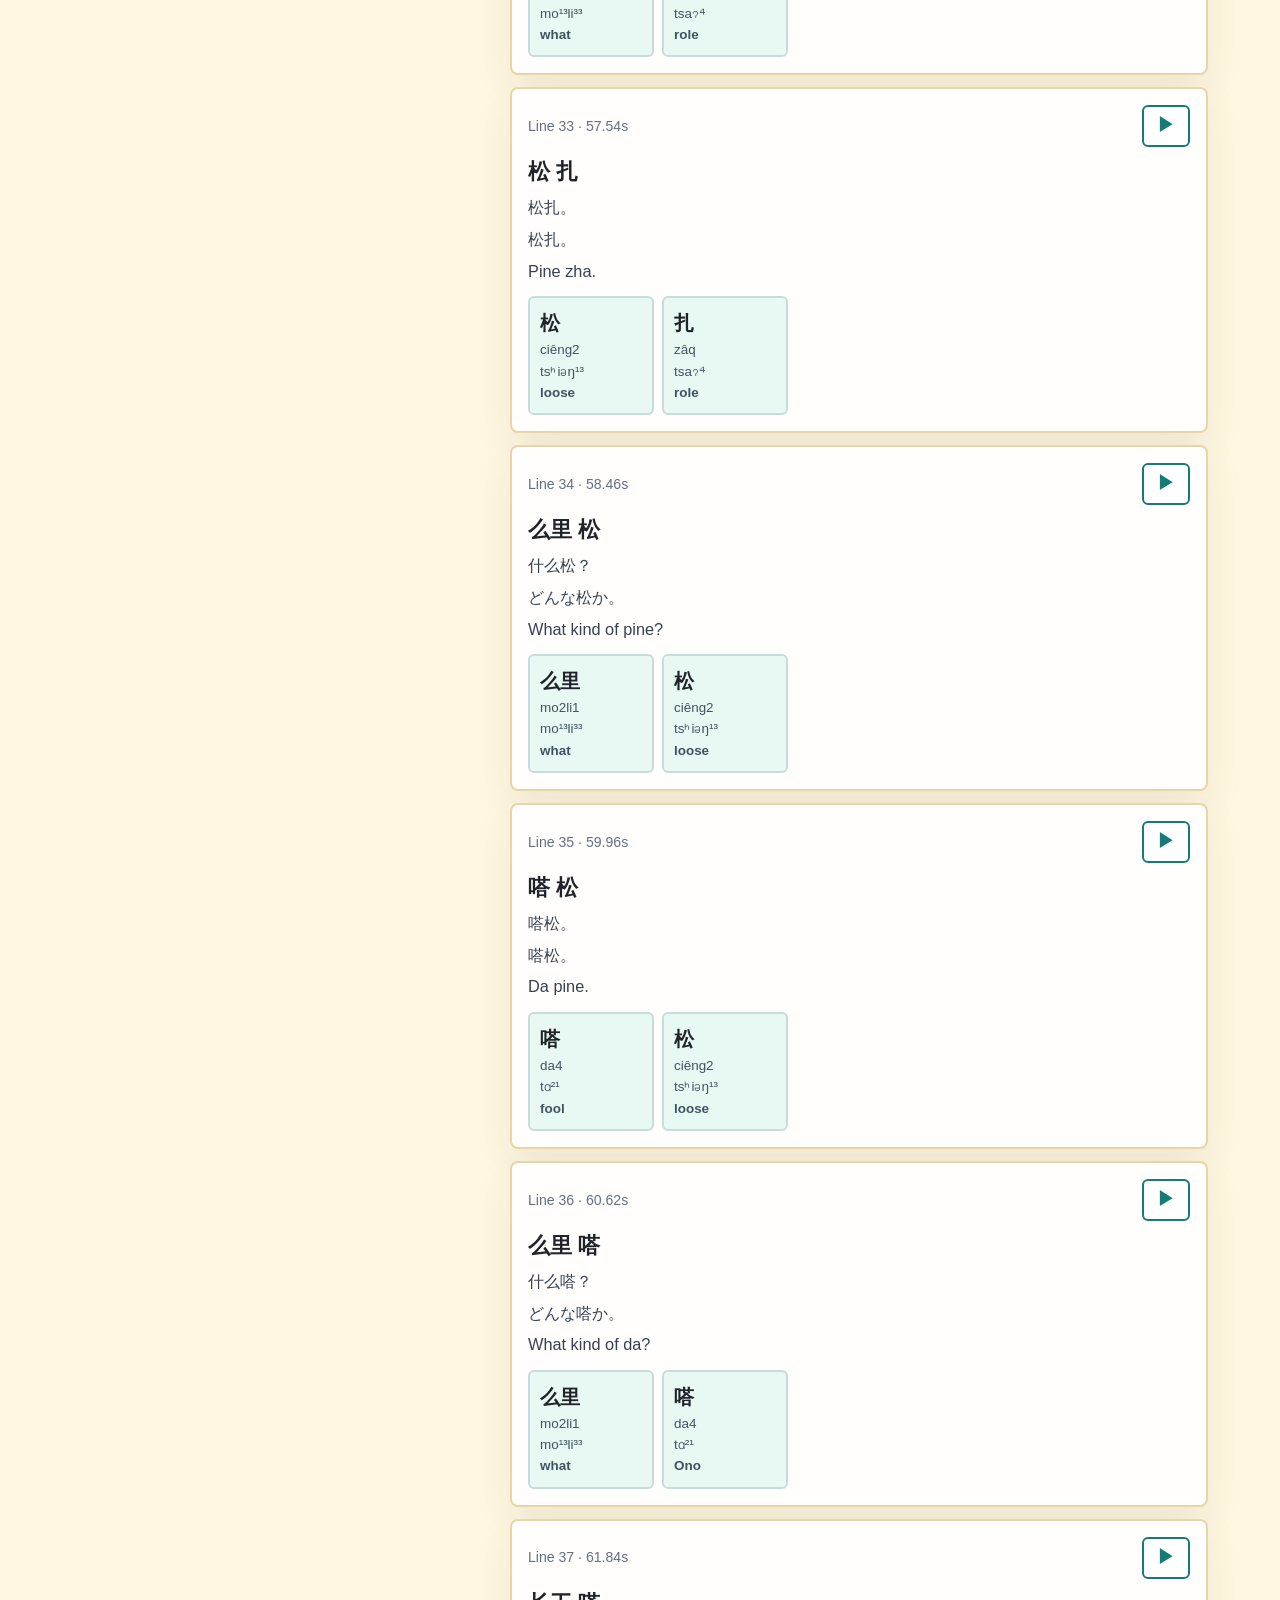
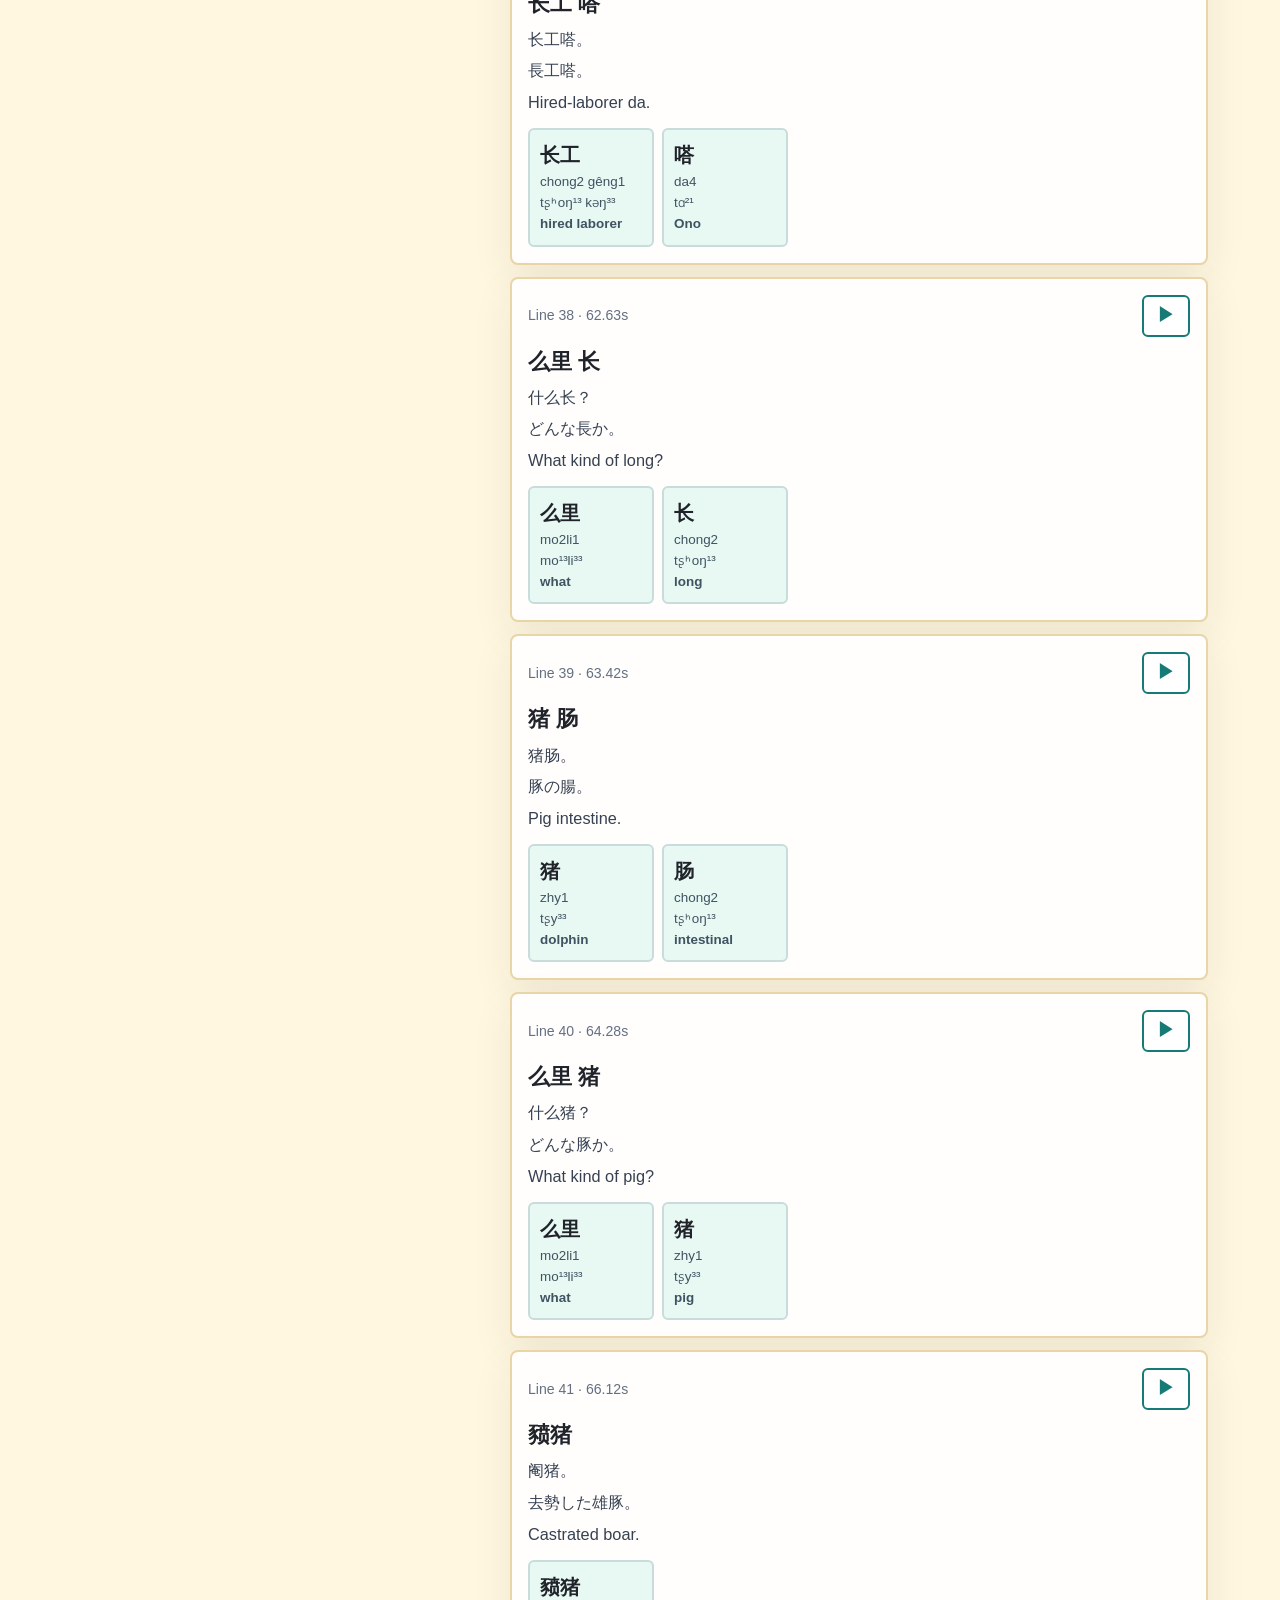
==== commit 85a7e62e: "Add kuaiban learning guide" ====
--- a/kuaiban/index.html
+++ b/kuaiban/index.html
@@ -26,6 +26,21 @@
         <p class="section-label">Metadata</p>
         <h2 id="pageTitle">跟我话平江话 gen ngo ua Pianggong fa</h2>
         <p class="kid-note">这是给小朋友们学习童谣用的页面。点每一句的 ▶，看视频、听声音，再跟着读。</p>
+        <div class="learn-cards" aria-label="学习方法">
+          <div class="learn-card">
+            <strong>1. 听一句</strong>
+            <span>按每一句旁边的 ▶，先看口型和节奏。</span>
+          </div>
+          <div class="learn-card">
+            <strong>2. 跟着念</strong>
+            <span>一句一句模仿，再试着连起来说。</span>
+          </div>
+          <div class="learn-card">
+            <strong>3. 点词语</strong>
+            <span>点下面的小词卡，可以只听一个词。</span>
+          </div>
+        </div>
+        <p class="reading-note">读音提示：<b>PGPY</b> 是平江话拼音，<b>PGMP</b> 是国际音标，右下的小词义帮助理解意思。</p>
         <div id="metaGrid" class="meta-grid"></div>
       </div>
     </section>
@@ -80,7 +95,10 @@
   </div>
 
   <footer>
-    <p>Copyright © 2026 张盛开. 映像ファイル提供: 尹佳 / 表演: 李艾米.</p>
+    <p class="footer-brand">静冈大学汉使研 / HAN SHI YAN</p>
+    <p>Copyright © 2026 张盛开. All rights reserved.</p>
+    <p>映像ファイル提供: 尹佳 / 表演: 李艾米 / 标注: 张盛开.</p>
+    <p>本页用于平江话童谣学习与方言文化传承展示。</p>
     <p>Generated from ELAN annotation data. Source file: <span id="sourceEaf"></span></p>
   </footer>
 
--- a/kuaiban/styles.css
+++ b/kuaiban/styles.css
@@ -188,6 +188,50 @@
   font-weight: 700;
 }
 
+.learn-cards {
+  display: grid;
+  grid-template-columns: repeat(3, minmax(0, 1fr));
+  gap: 10px;
+  margin: 14px 0;
+}
+
+.learn-card {
+  min-height: 94px;
+  padding: 12px;
+  border: 2px solid var(--line);
+  border-radius: 8px;
+  background: #fff6d6;
+}
+
+.learn-card:nth-child(2) {
+  background: #e8f8f3;
+}
+
+.learn-card:nth-child(3) {
+  background: #fff0f6;
+}
+
+.learn-card strong,
+.learn-card span {
+  display: block;
+}
+
+.learn-card strong {
+  margin-bottom: 6px;
+  color: var(--accent-dark);
+  font-size: 1.08rem;
+}
+
+.learn-card span {
+  color: #394455;
+  font-weight: 700;
+}
+
+.reading-note {
+  margin: 0 0 14px;
+  color: #475467;
+}
+
 .meta-grid {
   display: grid;
   grid-template-columns: repeat(auto-fit, minmax(170px, 1fr));
@@ -427,6 +471,12 @@
   text-align: center;
 }
 
+.footer-brand {
+  color: var(--accent-dark);
+  font-size: 1.05rem;
+  font-weight: 800;
+}
+
 @media (max-width: 880px) {
   .header-inner {
     grid-template-columns: 84px minmax(0, 1fr);
@@ -448,6 +498,10 @@
     grid-template-columns: 1fr;
   }
 
+  .learn-cards {
+    grid-template-columns: 1fr;
+  }
+
   .study-sidebar {
     position: static;
     max-height: none;
